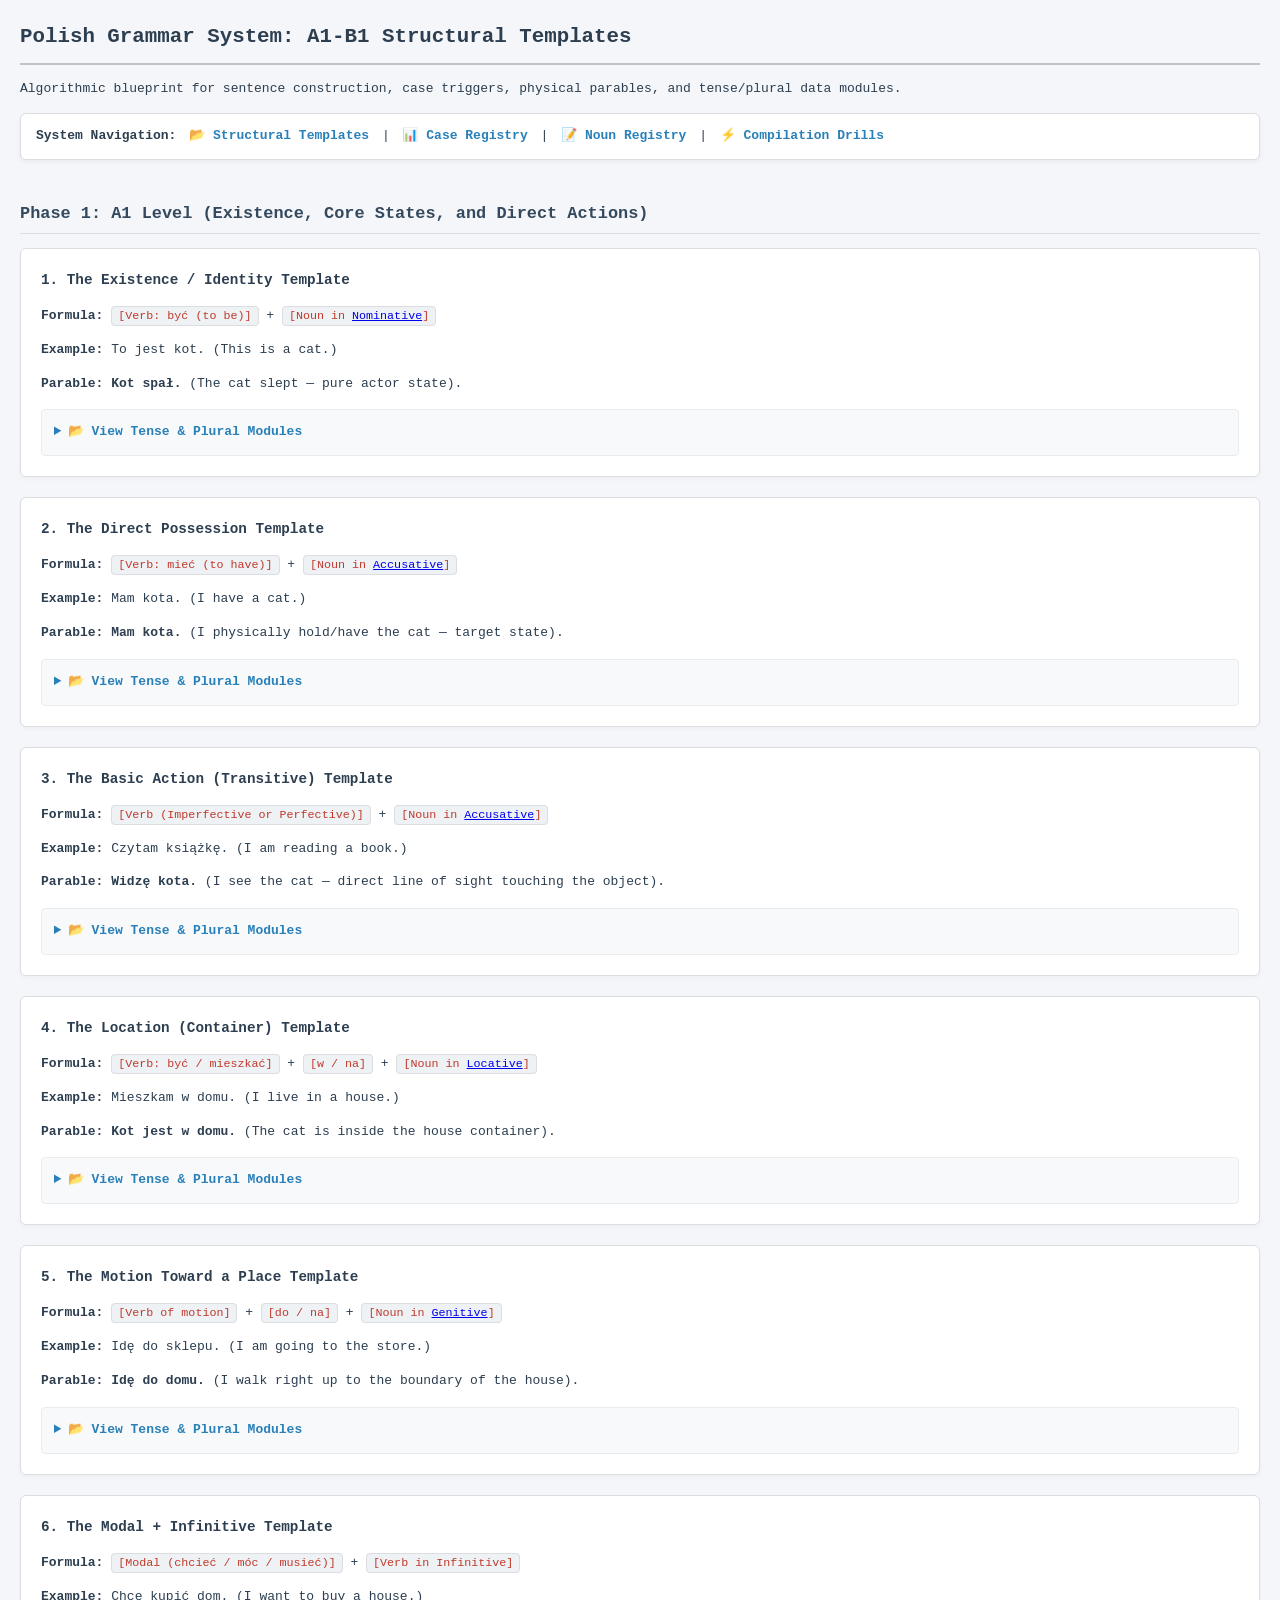
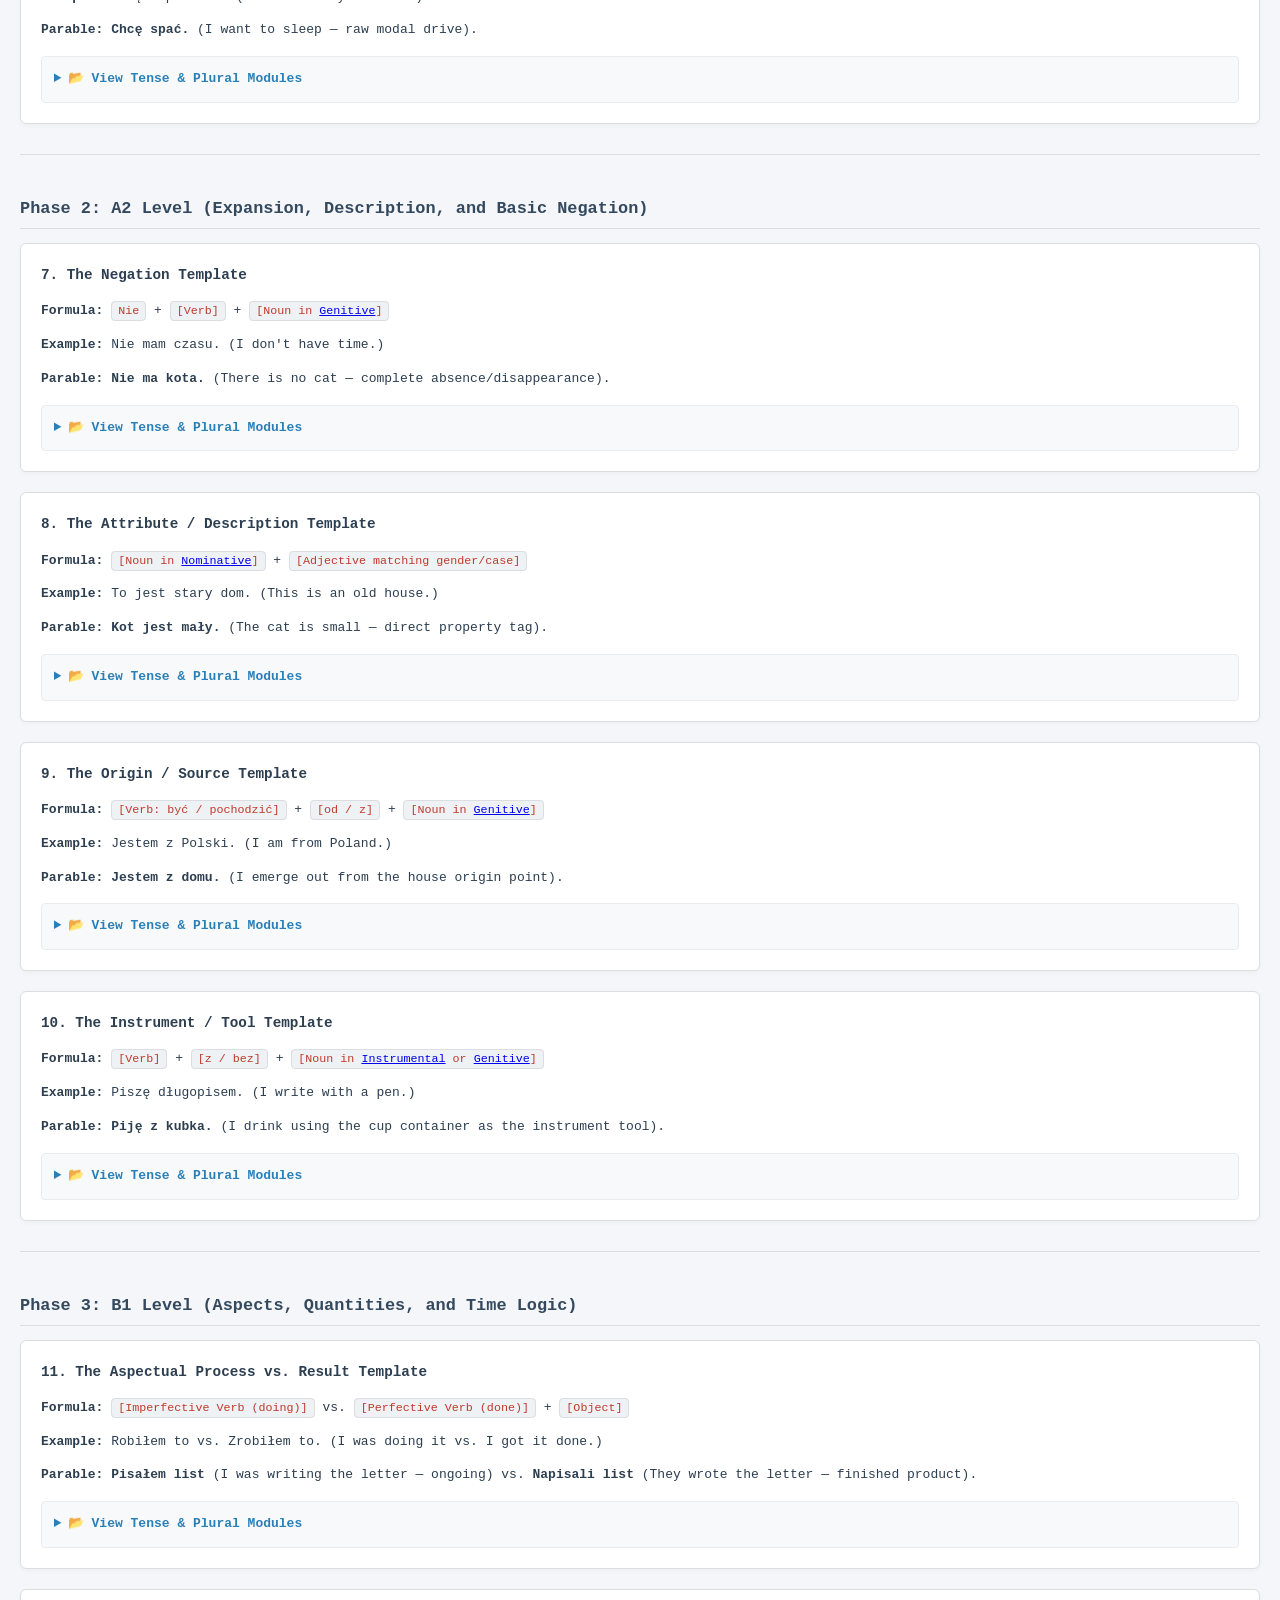
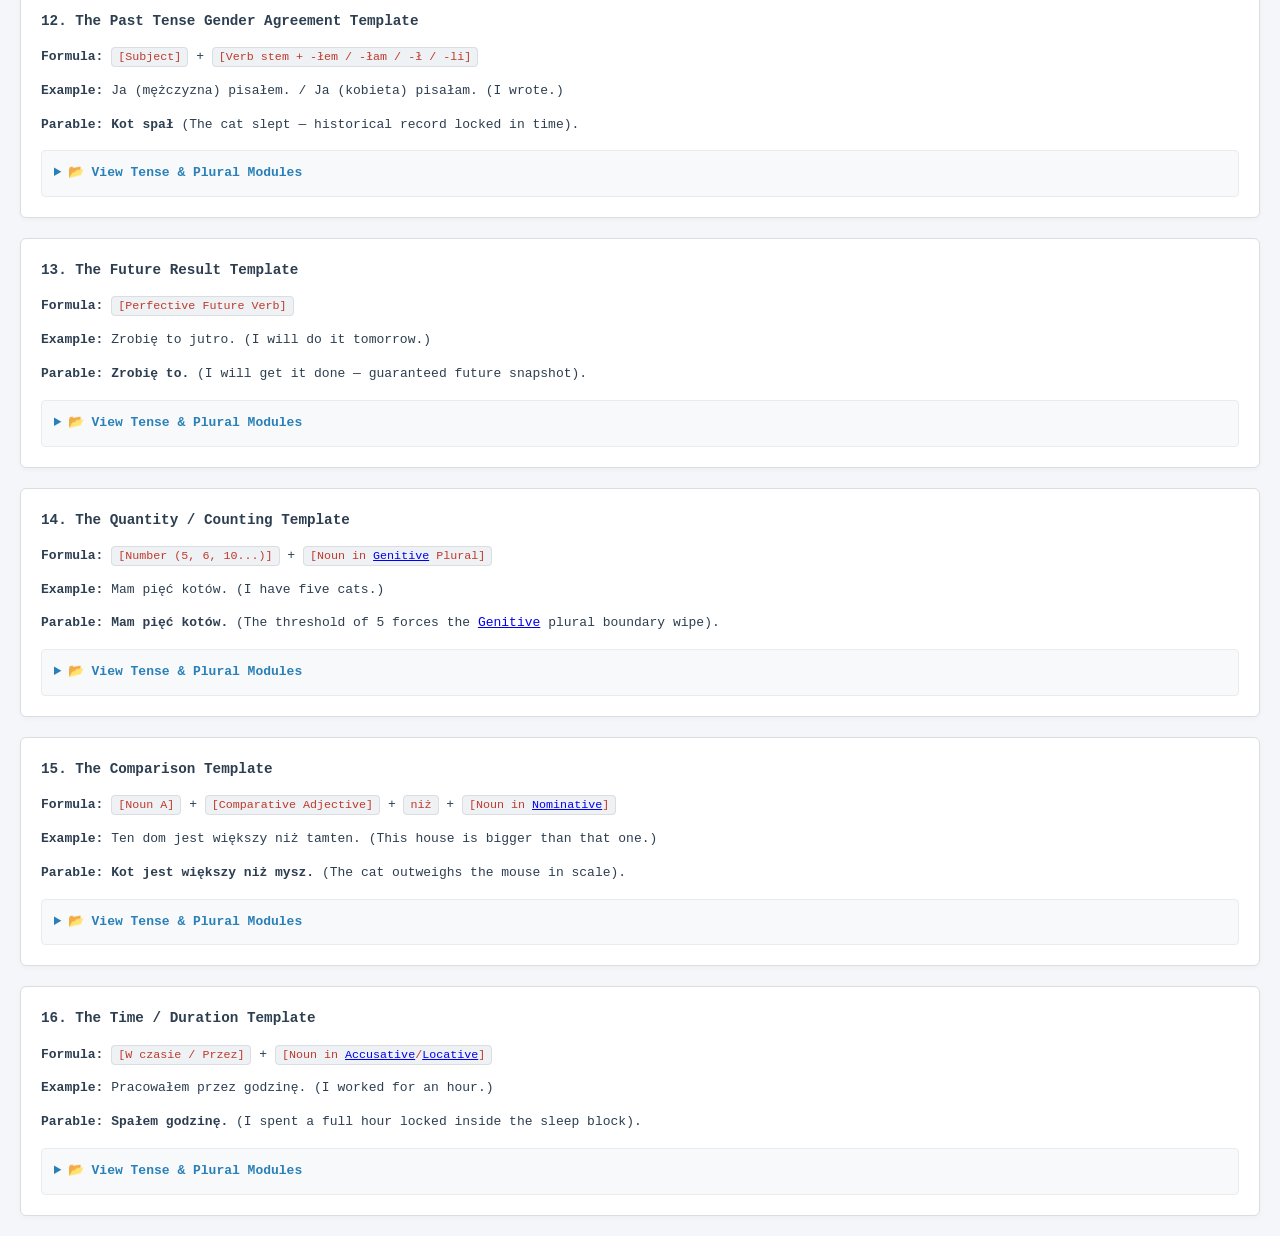
==== index.html @ f7c5caf0 "feat: update pages + add games + add sample.json" ====
<!DOCTYPE html>
<html lang="en">
<head>
    <meta charset="UTF-8">
    <title>Polish Grammar System: A1-B1 Templates</title>
    <style>
        body { font-family: monospace; margin: 20px; background: #f4f6f9; color: #2c3e50; line-height: 1.6; }
        h1 { font-size: 1.6em; border-bottom: 2px solid #bdc3c7; padding-bottom: 10px; }
        h2 { font-size: 1.3em; margin-top: 40px; color: #34495e; border-bottom: 1px solid #dcdde1; padding-bottom: 6px; }
        .nav { background: #fff; padding: 12px 15px; border: 1px solid #dcdde1; border-radius: 6px; margin-bottom: 25px; box-shadow: 0 2px 4px rgba(0,0,0,0.05); }
        .nav a { text-decoration: none; color: #2980b9; font-weight: bold; margin: 0 5px; }
        .nav a:hover { text-decoration: underline; }
        section { background: #fff; border: 1px solid #dcdde1; border-radius: 6px; padding: 20px; margin-bottom: 20px; box-shadow: 0 2px 5px rgba(0,0,0,0.03); }
        h3 { margin-top: 0; color: #2c3e50; font-size: 1.1em; }
        hr { border: 0; height: 1px; background: #dcdde1; margin: 30px 0; }
        code { background: #eef2f5; padding: 2px 6px; border-radius: 4px; font-size: 0.9em; color: #c0392b; border: 1px solid #dcdde1; }
        details { margin-top: 15px; background: #f8f9fa; padding: 12px; border: 1px solid #e9ecef; border-radius: 4px; }
        summary { cursor: pointer; font-weight: bold; color: #2980b9; outline: none; }
        summary:hover { color: #1f618d; }
    </style>
</head>
<body>

    <h1>Polish Grammar System: A1-B1 Structural Templates</h1>
    <p>Algorithmic blueprint for sentence construction, case triggers, physical parables, and tense/plural data modules.</p>
    
    <div class="nav">
        <strong>System Navigation:</strong> 
        <a href="index.html">📂 Structural Templates</a> | 
        <a href="cases.html">📊 Case Registry</a> |
        <a href="nouns.html">📝 Noun Registry</a> |
        <a href="drill.html">⚡ Compilation Drills</a>
    </div>

    <h2>Phase 1: A1 Level (Existence, Core States, and Direct Actions)</h2>

    <section>
        <h3>1. The Existence / Identity Template</h3>
        <p><strong>Formula:</strong> <code>[Verb: być (to be)]</code> + <code>[Noun in <a href="cases.html#nominative">Nominative</a>]</code></p>
        <p><strong>Example:</strong> To jest kot. (This is a cat.)</p>
        <p><strong>Parable:</strong> <strong>Kot spał.</strong> (The cat slept — pure actor state).</p>
        <details>
            <summary>📂 View Tense & Plural Modules</summary>
            <p><strong>Present:</strong> <em>To jest kot</em> (This is a cat).</p>
            <p><strong>Past:</strong> <em>To był kot</em> (It was a cat - masculine).</p>
            <p><strong>Future:</strong> <em>To będzie kot</em> (It will be a cat).</p>
            <p><strong>Liczba Mnoga (Plural):</strong> <em>To są koty</em> (These are cats — plural form of *być*).</p>
        </details>
    </section>

    <section>
        <h3>2. The Direct Possession Template</h3>
        <p><strong>Formula:</strong> <code>[Verb: mieć (to have)]</code> + <code>[Noun in <a href="cases.html#accusative">Accusative</a>]</code></p>
        <p><strong>Example:</strong> Mam kota. (I have a cat.)</p>
        <p><strong>Parable:</strong> <strong>Mam kota.</strong> (I physically hold/have the cat — target state).</p>
        <details>
            <summary>📂 View Tense & Plural Modules</summary>
            <p><strong>Past Tense:</strong> <em>Miałem kota</em> (I had a cat - male) / <em>Miałam kota</em> (female).</p>
            <p><strong>Future Tense:</strong> <em>Będę miał kota</em> (I will have a cat - male) / <em>Będę miała kota</em> (female).</p>
            <p><strong>Liczba Mnoga (Plural):</strong> <em>Mam koty</em> (I have cats).</p>
        </details>
    </section>

    <section>
        <h3>3. The Basic Action (Transitive) Template</h3>
        <p><strong>Formula:</strong> <code>[Verb (Imperfective or Perfective)]</code> + <code>[Noun in <a href="cases.html#accusative">Accusative</a>]</code></p>
        <p><strong>Example:</strong> Czytam książkę. (I am reading a book.)</p>
        <p><strong>Parable:</strong> <strong>Widzę kota.</strong> (I see the cat — direct line of sight touching the object).</p>
        <details>
            <summary>📂 View Tense & Plural Modules</summary>
            <p><strong>Past Tense:</strong> <em>Widziałem kota</em> (I saw a cat - male) / <em>Widziałam kota</em> (female).</p>
            <p><strong>Future Tense:</strong> <em>Będę widzieć kota</em> (I will be seeing a cat) / <em>Zobaczyć</em> (Perfective future: <em>Zobaczyłem / Zobaczę</em>).</p>
            <p><strong>Liczba Mnoga (Plural):</strong> <em>Widzę koty</em> (I see cats).</p>
        </details>
    </section>

    <section>
        <h3>4. The Location (Container) Template</h3>
        <p><strong>Formula:</strong> <code>[Verb: być / mieszkać]</code> + <code>[w / na]</code> + <code>[Noun in <a href="cases.html#locative">Locative</a>]</code></p>
        <p><strong>Example:</strong> Mieszkam w domu. (I live in a house.)</p>
        <p><strong>Parable:</strong> <strong>Kot jest w domu.</strong> (The cat is inside the house container).</p>
        <details>
            <summary>📂 View Tense & Plural Modules</summary>
            <p><strong>Past Tense:</strong> <em>Mieszkałem w domu</em> (I lived in a house - male) / <em>Mieszkałam</em> (female).</p>
            <p><strong>Future Tense:</strong> <em>Będę mieszkać w domu</em> (I will live in a house).</p>
            <p><strong>Liczba Mnoga (Plural):</strong> <em>Mieszkam w domach</em> (I live in houses - <a href="cases.html#locative">Locative</a> plural takes <em>-ach</em>).</p>
        </details>
    </section>

    <section>
        <h3>5. The Motion Toward a Place Template</h3>
        <p><strong>Formula:</strong> <code>[Verb of motion]</code> + <code>[do / na]</code> + <code>[Noun in <a href="cases.html#genitive">Genitive</a>]</code></p>
        <p><strong>Example:</strong> Idę do sklepu. (I am going to the store.)</p>
        <p><strong>Parable:</strong> <strong>Idę do domu.</strong> (I walk right up to the boundary of the house).</p>
        <details>
            <summary>📂 View Tense & Plural Modules</summary>
            <p><strong>Past Tense:</strong> <em>Szedłem do sklepu</em> (I was walking to the store - male) / <em>Szedłam</em> (female).</p>
            <p><strong>Future Tense:</strong> <em>Pójdę do sklepu</em> (I will go to the store - Perfective).</p>
            <p><strong>Liczba Mnoga (Plural):</strong> <em>Idę do sklepów</em> (I am going to the stores - <a href="cases.html#genitive">Genitive</a> plural takes <em>-ów</em>).</p>
        </details>
    </section>

    <section>
        <h3>6. The Modal + Infinitive Template</h3>
        <p><strong>Formula:</strong> <code>[Modal (chcieć / móc / musieć)]</code> + <code>[Verb in Infinitive]</code></p>
        <p><strong>Example:</strong> Chcę kupić dom. (I want to buy a house.)</p>
        <p><strong>Parable:</strong> <strong>Chcę spać.</strong> (I want to sleep — raw modal drive).</p>
        <details>
            <summary>📂 View Tense & Plural Modules</summary>
            <p><strong>Past Tense:</strong> <em>Chciałem spać</em> (I wanted to sleep - male) / <em>Chciałam spać</em> (female).</p>
            <p><strong>Future Tense:</strong> <em>Będę chcieć spać</em> (I will want to sleep).</p>
            <p><strong>Liczba Mnoga (Plural):</strong> Modal verbs conjugate for plural persons: <em>Chcemy spać</em> (We want to sleep), <em>Chcą spać</em> (They want to sleep).</p>
        </details>
    </section>

    <hr>

    <h2>Phase 2: A2 Level (Expansion, Description, and Basic Negation)</h2>

    <section>
        <h3>7. The Negation Template</h3>
        <p><strong>Formula:</strong> <code>Nie</code> + <code>[Verb]</code> + <code>[Noun in <a href="cases.html#genitive">Genitive</a>]</code></p>
        <p><strong>Example:</strong> Nie mam czasu. (I don't have time.)</p>
        <p><strong>Parable:</strong> <strong>Nie ma kota.</strong> (There is no cat — complete absence/disappearance).</p>
        <details>
            <summary>📂 View Tense & Plural Modules</summary>
            <p><strong>Past Tense:</strong> <em>Nie miałem czasu</em> (I didn't have time - male) / <em>Nie miałam</em> (female).</p>
            <p><strong>Future Tense:</strong> <em>Nie będę miał czasu</em> (I will not have time).</p>
            <p><strong>Liczba Mnoga (Plural):</strong> <em>Nie mam kotów</em> (I don't have cats - <a href="cases.html#genitive">Genitive</a> plural).</p>
        </details>
    </section>

    <section>
        <h3>8. The Attribute / Description Template</h3>
        <p><strong>Formula:</strong> <code>[Noun in <a href="cases.html#nominative">Nominative</a>]</code> + <code>[Adjective matching gender/case]</code></p>
        <p><strong>Example:</strong> To jest stary dom. (This is an old house.)</p>
        <p><strong>Parable:</strong> <strong>Kot jest mały.</strong> (The cat is small — direct property tag).</p>
        <details>
            <summary>📂 View Tense & Plural Modules</summary>
            <p><strong>Past Tense:</strong> <em>Kot był mały</em> (The cat was small).</p>
            <p><strong>Future Tense:</strong> <em>Kot będzie mały</em> (The cat will be small).</p>
            <p><strong>Liczba Mnoga (Plural):</strong> <em>Koty są małe</em> (Cats are small - Non-masculine plural adjective ending <em>-e</em>).</p>
        </details>
    </section>

    <section>
        <h3>9. The Origin / Source Template</h3>
        <p><strong>Formula:</strong> <code>[Verb: być / pochodzić]</code> + <code>[od / z]</code> + <code>[Noun in <a href="cases.html#genitive">Genitive</a>]</code></p>
        <p><strong>Example:</strong> Jestem z Polski. (I am from Poland.)</p>
        <p><strong>Parable:</strong> <strong>Jestem z domu.</strong> (I emerge out from the house origin point).</p>
        <details>
            <summary>📂 View Tense & Plural Modules</summary>
            <p><strong>Past Tense:</strong> <em>Byłem z Polski</em> (I was from Poland - male) / <em>Byłam</em> (female).</p>
            <p><strong>Future Tense:</strong> N/A (Origin is a static state, doesn't shift into future action).</p>
            <p><strong>Liczba Mnoga (Plural):</strong> <em>Jesteśmy z Polski</em> (We are from Poland).</p>
        </details>
    </section>

    <section>
        <h3>10. The Instrument / Tool Template</h3>
        <p><strong>Formula:</strong> <code>[Verb]</code> + <code>[z / bez]</code> + <code>[Noun in <a href="cases.html#instrumental">Instrumental</a> or <a href="cases.html#genitive">Genitive</a>]</code></p>
        <p><strong>Example:</strong> Piszę długopisem. (I write with a pen.)</p>
        <p><strong>Parable:</strong> <strong>Piję z kubka.</strong> (I drink using the cup container as the instrument tool).</p>
        <details>
            <summary>📂 View Tense & Plural Modules</summary>
            <p><strong>Past Tense:</strong> <em>Pisałem długopisem</em> (I wrote with a pen - male) / <em>Pisałam</em> (female).</p>
            <p><strong>Future Tense:</strong> <em>Będę pisać długopisem</em> (I will write with a pen).</p>
            <p><strong>Liczba Mnoga (Plural):</strong> <a href="cases.html#instrumental">Instrumental</a> plural takes <em>-ami</em>: <em>Piszę długopisami</em> (I write with pens).</p>
        </details>
    </section>

    <hr>

    <h2>Phase 3: B1 Level (Aspects, Quantities, and Time Logic)</h2>

    <section>
        <h3>11. The Aspectual Process vs. Result Template</h3>
        <p><strong>Formula:</strong> <code>[Imperfective Verb (doing)]</code> vs. <code>[Perfective Verb (done)]</code> + <code>[Object]</code></p>
        <p><strong>Example:</strong> Robiłem to vs. Zrobiłem to. (I was doing it vs. I got it done.)</p>
        <p><strong>Parable:</strong> <strong>Pisałem list</strong> (I was writing the letter — ongoing) vs. <strong>Napisali list</strong> (They wrote the letter — finished product).</p>
        <details>
            <summary>📂 View Tense & Plural Modules</summary>
            <p><strong>Past Tense Split:</strong> Imperfective past (*robiłem* - ongoing) vs Perfective past (*zrobiłem* - completed).</p>
            <p><strong>Future Tense Split:</strong> Imperfective future (*będę robić*) vs Perfective future (*zrobię*).</p>
            <p><strong>Liczba Mnoga (Plural Subjects):</strong> *Robiliśmy to* (We were doing it - masculine personal) vs *Robiłyśmy to* (feminine group).</p>
        </details>
    </section>

    <section>
        <h3>12. The Past Tense Gender Agreement Template</h3>
        <p><strong>Formula:</strong> <code>[Subject]</code> + <code>[Verb stem + -łem / -łam / -ł / -li]</code></p>
        <p><strong>Example:</strong> Ja (mężczyzna) pisałem. / Ja (kobieta) pisałam. (I wrote.)</p>
        <p><strong>Parable:</strong> <strong>Kot spał</strong> (The cat slept — historical record locked in time).</p>
        <details>
            <summary>📂 View Tense & Plural Modules</summary>
            <p><strong>Singular Suffixes:</strong> <em>-łem</em> (I-male), <em>-łam</em> (I-female), <em>-ł</em> (he), <em>-ła</em> (she), <em>-ło</em> (it).</p>
            <p><strong>Plural Suffixes:</strong> <em>-li</em> (groups containing men), <em>-ły</em> (groups of women/animals/things).</p>
        </details>
    </section>

    <section>
        <h3>13. The Future Result Template</h3>
        <p><strong>Formula:</strong> <code>[Perfective Future Verb]</code></p>
        <p><strong>Example:</strong> Zrobię to jutro. (I will do it tomorrow.)</p>
        <p><strong>Parable:</strong> <strong>Zrobię to.</strong> (I will get it done — guaranteed future snapshot).</p>
        <details>
            <summary>📂 View Tense & Plural Modules</summary>
            <p><strong>Conjugation Matrix:</strong> <em>Zrobię</em> (I), <em>Zrobisz</em> (you), <em>Zrobi</em> (he/she/it), <em>Zrobimy</em> (we), <em>Zrobicie</em> (you-pl), <em>Zrobią</em> (they).</p>
            <p><strong>Plural Action:</strong> Automatically applies to plural subject groups via the verb ending.</p>
        </details>
    </section>

    <section>
        <h3>14. The Quantity / Counting Template</h3>
        <p><strong>Formula:</strong> <code>[Number (5, 6, 10...)]</code> + <code>[Noun in <a href="cases.html#genitive">Genitive</a> Plural]</code></p>
        <p><strong>Example:</strong> Mam pięć kotów. (I have five cats.)</p>
        <p><strong>Parable:</strong> <strong>Mam pięć kotów.</strong> (The threshold of 5 forces the <a href="cases.html#genitive">Genitive</a> plural boundary wipe).</p>
        <details>
            <summary>📂 View Tense & Plural Modules</summary>
            <p><strong>Numbers 2, 3, 4 rule:</strong> Take <a href="cases.html#genitive">Genitive</a> *singular* (e.g., *dwa koty*).</p>
            <p><strong>Numbers 5+ rule:</strong> Take <a href="cases.html#genitive">Genitive</a> *plural* (e.g., *pięć kotów*, *dziesięć domów*).</p>
        </details>
    </section>

    <section>
        <h3>15. The Comparison Template</h3>
        <p><strong>Formula:</strong> <code>[Noun A]</code> + <code>[Comparative Adjective]</code> + <code>niż</code> + <code>[Noun in <a href="cases.html#nominative">Nominative</a>]</code></p>
        <p><strong>Example:</strong> Ten dom jest większy niż tamten. (This house is bigger than that one.)</p>
        <p><strong>Parable:</strong> <strong>Kot jest większy niż mysz.</strong> (The cat outweighs the mouse in scale).</p>
        <details>
            <summary>📂 View Tense & Plural Modules</summary>
            <p><strong>Past Comparison:</strong> <em>Ten dom był większy niż tamten</em> (This house was bigger).</p>
            <p><strong>Plural Comparison:</strong> <em>Te domy są większe niż tamte</em> (These houses are bigger).</p>
        </details>
    </section>

    <section>
        <h3>16. The Time / Duration Template</h3>
        <p><strong>Formula:</strong> <code>[W czasie / Przez]</code> + <code>[Noun in <a href="cases.html#accusative">Accusative</a>/<a href="cases.html#locative">Locative</a>]</code></p>
        <p><strong>Example:</strong> Pracowałem przez godzinę. (I worked for an hour.)</p>
        <p><strong>Parable:</strong> <strong>Spałem godzinę.</strong> (I spent a full hour locked inside the sleep block).</p>
        <details>
            <summary>📂 View Tense & Plural Modules</summary>
            <p><strong>Past Duration:</strong> <em>Pracowałem przez godzinę</em> (I worked for an hour).</p>
            <p><strong>Future Duration:</strong> <em>Będę pracować przez godzinę</em> (I will work for an hour).</p>
            <p><strong>Plural Hours:</strong> <em>Przez dwie godziny</em> (For two hours - <a href="cases.html#genitive">Genitive</a> dual/plural rule).</p>
        </details>
    </section>

</body>
</html>
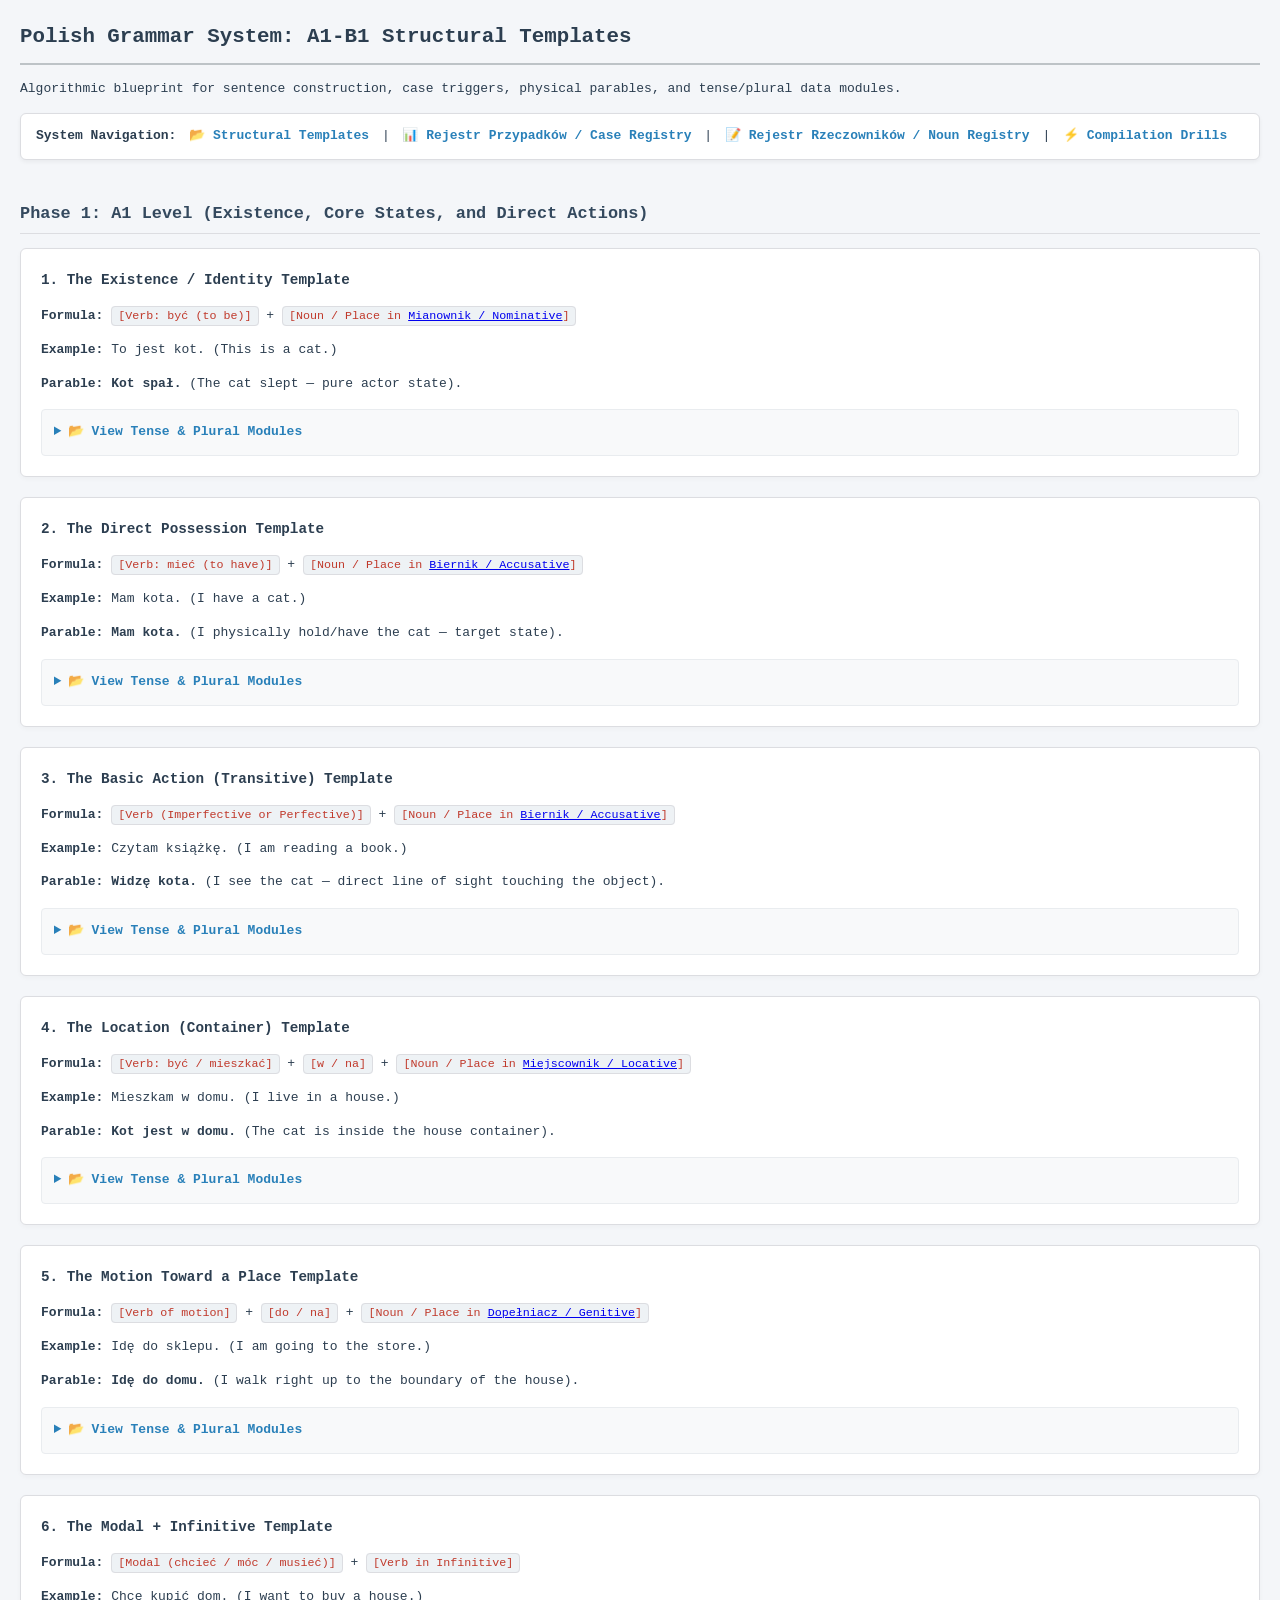
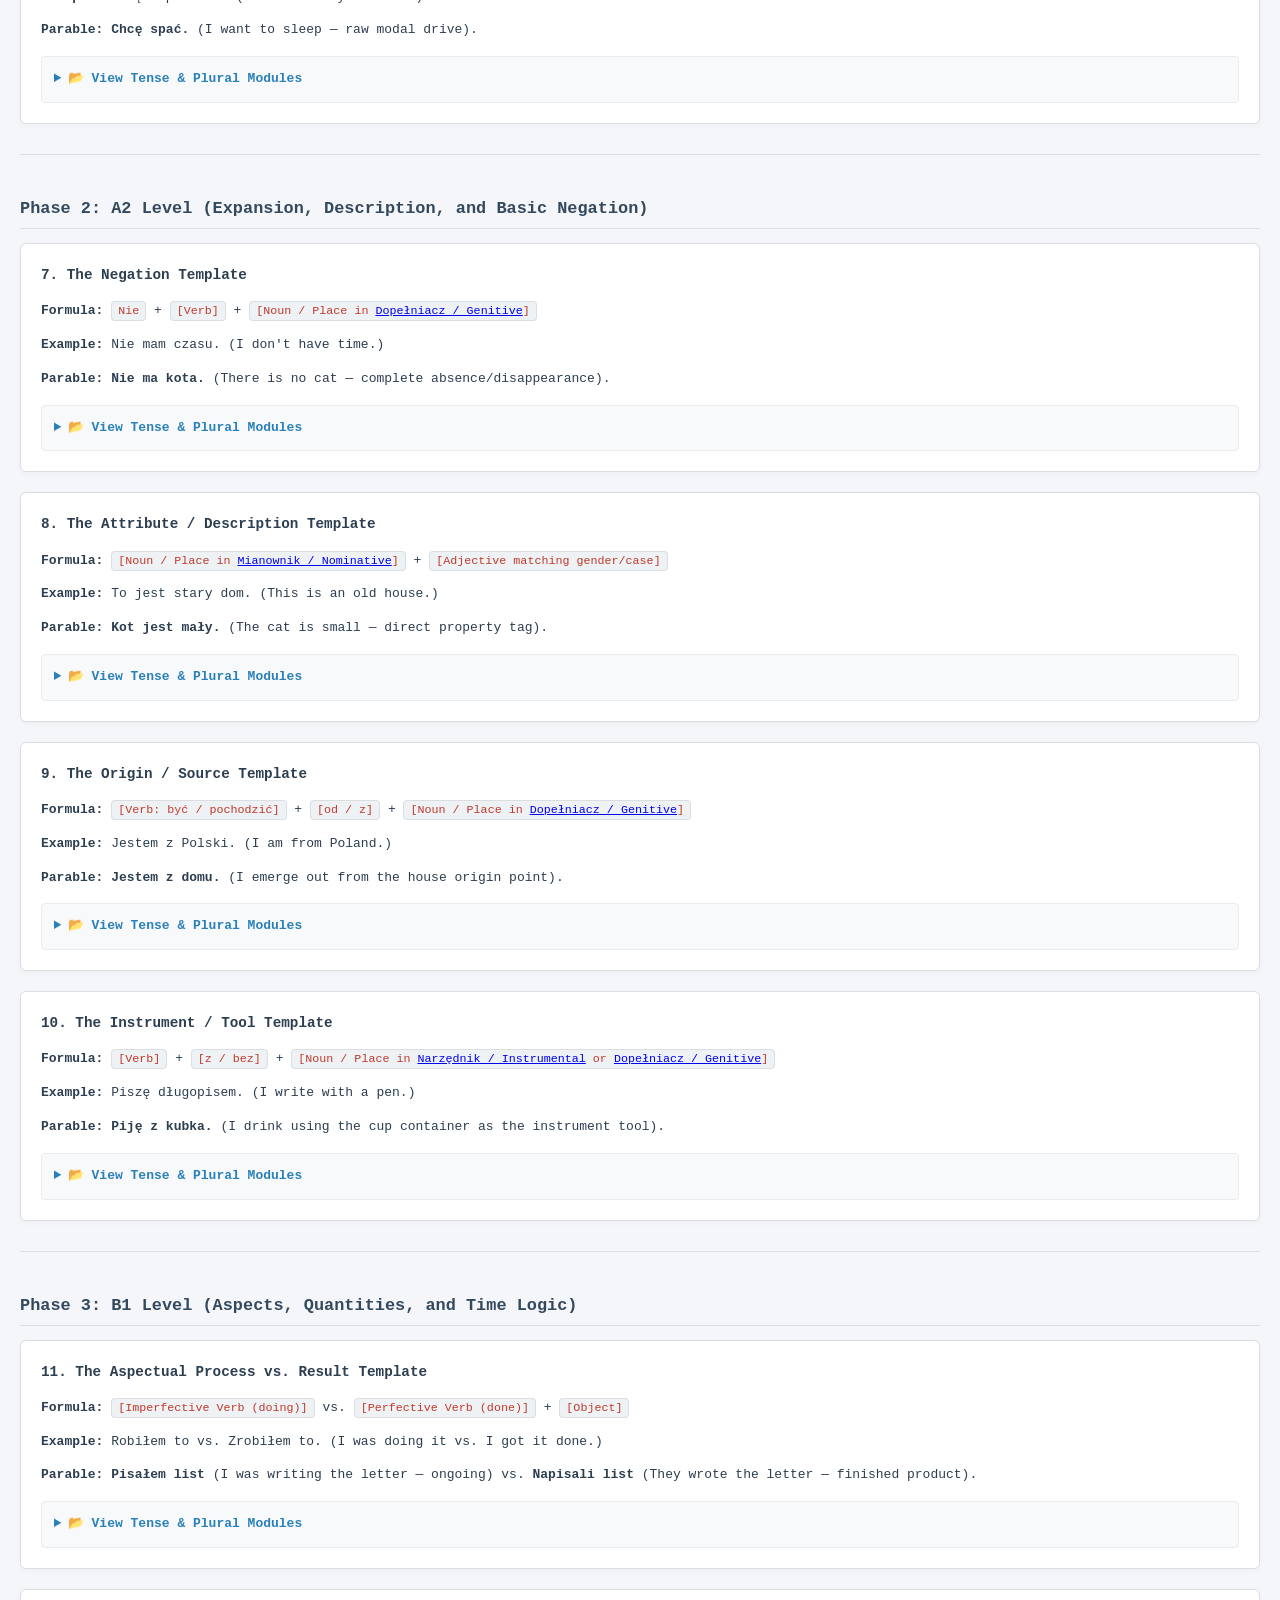
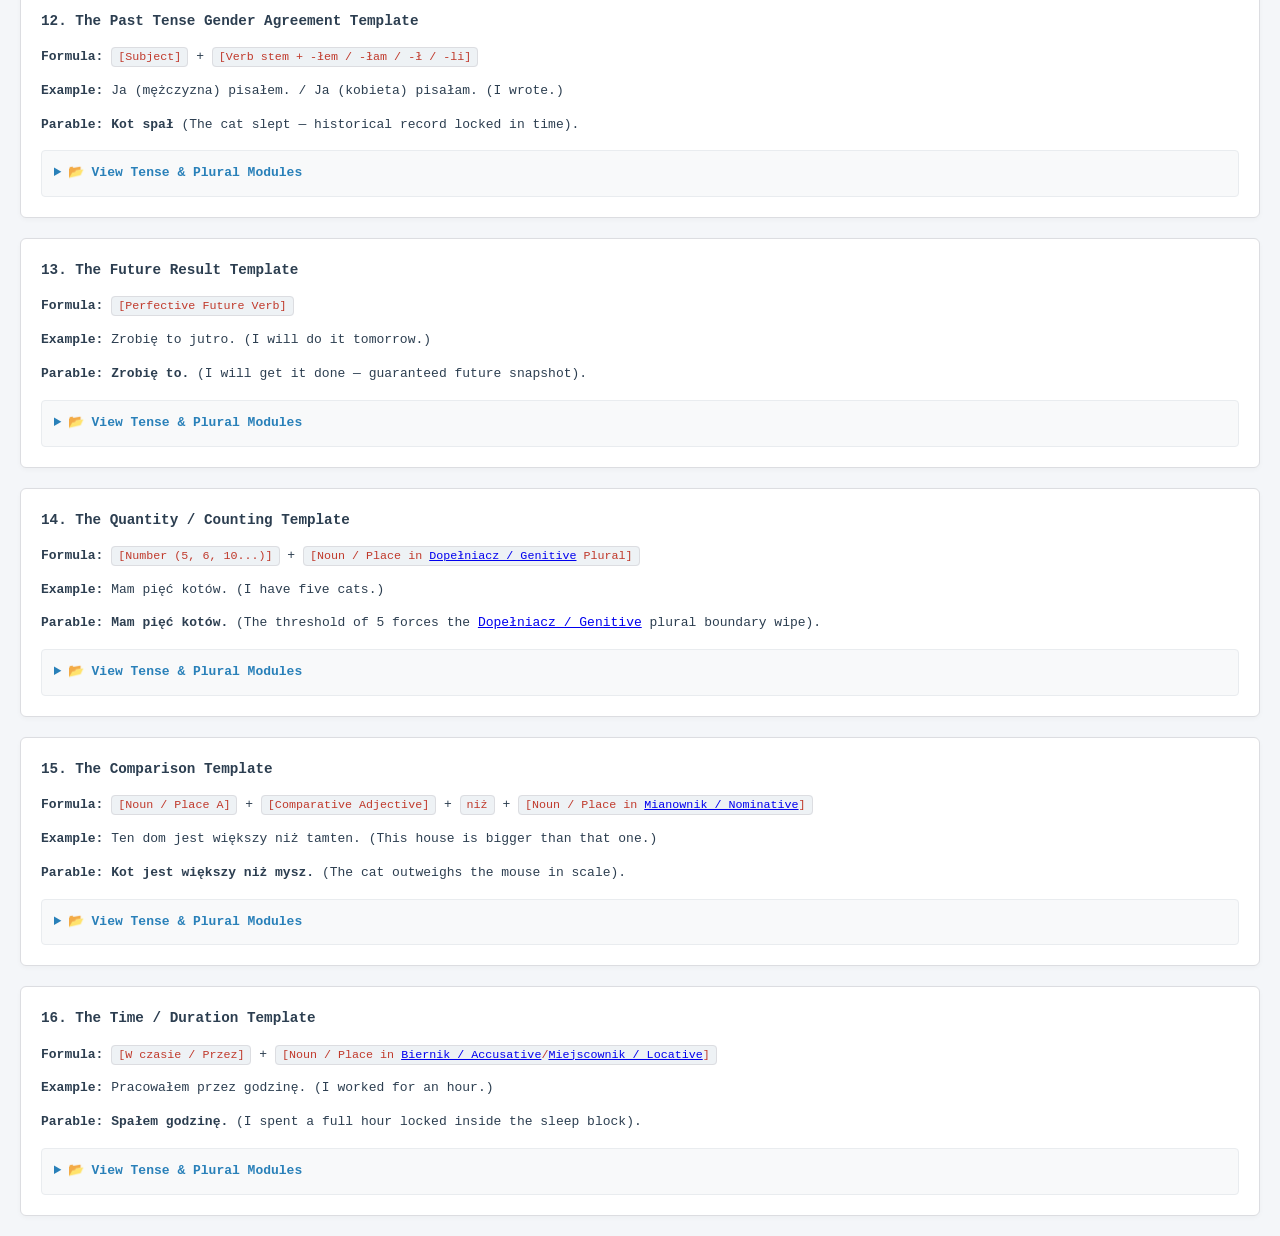
==== commit 89e84966: "feat: extra changes" ====
--- a/index.html
+++ b/index.html
@@ -27,8 +27,8 @@
     <div class="nav">
         <strong>System Navigation:</strong> 
         <a href="index.html">📂 Structural Templates</a> | 
-        <a href="cases.html">📊 Case Registry</a> |
-        <a href="nouns.html">📝 Noun Registry</a> |
+        <a href="cases.html">📊 Rejestr Przypadków / Case Registry</a> |
+        <a href="nouns.html">📝 Rejestr Rzeczowników / Noun Registry</a> |
         <a href="drill.html">⚡ Compilation Drills</a>
     </div>
 
@@ -36,7 +36,7 @@
 
     <section>
         <h3>1. The Existence / Identity Template</h3>
-        <p><strong>Formula:</strong> <code>[Verb: być (to be)]</code> + <code>[Noun in <a href="cases.html#nominative">Nominative</a>]</code></p>
+        <p><strong>Formula:</strong> <code>[Verb: być (to be)]</code> + <code>[Noun / Place in <a href="cases.html#nominative">Mianownik / Nominative</a>]</code></p>
         <p><strong>Example:</strong> To jest kot. (This is a cat.)</p>
         <p><strong>Parable:</strong> <strong>Kot spał.</strong> (The cat slept — pure actor state).</p>
         <details>
@@ -50,7 +50,7 @@
 
     <section>
         <h3>2. The Direct Possession Template</h3>
-        <p><strong>Formula:</strong> <code>[Verb: mieć (to have)]</code> + <code>[Noun in <a href="cases.html#accusative">Accusative</a>]</code></p>
+        <p><strong>Formula:</strong> <code>[Verb: mieć (to have)]</code> + <code>[Noun / Place in <a href="cases.html#accusative">Biernik / Accusative</a>]</code></p>
         <p><strong>Example:</strong> Mam kota. (I have a cat.)</p>
         <p><strong>Parable:</strong> <strong>Mam kota.</strong> (I physically hold/have the cat — target state).</p>
         <details>
@@ -63,7 +63,7 @@
 
     <section>
         <h3>3. The Basic Action (Transitive) Template</h3>
-        <p><strong>Formula:</strong> <code>[Verb (Imperfective or Perfective)]</code> + <code>[Noun in <a href="cases.html#accusative">Accusative</a>]</code></p>
+        <p><strong>Formula:</strong> <code>[Verb (Imperfective or Perfective)]</code> + <code>[Noun / Place in <a href="cases.html#accusative">Biernik / Accusative</a>]</code></p>
         <p><strong>Example:</strong> Czytam książkę. (I am reading a book.)</p>
         <p><strong>Parable:</strong> <strong>Widzę kota.</strong> (I see the cat — direct line of sight touching the object).</p>
         <details>
@@ -76,27 +76,27 @@
 
     <section>
         <h3>4. The Location (Container) Template</h3>
-        <p><strong>Formula:</strong> <code>[Verb: być / mieszkać]</code> + <code>[w / na]</code> + <code>[Noun in <a href="cases.html#locative">Locative</a>]</code></p>
+        <p><strong>Formula:</strong> <code>[Verb: być / mieszkać]</code> + <code>[w / na]</code> + <code>[Noun / Place in <a href="cases.html#locative">Miejscownik / Locative</a>]</code></p>
         <p><strong>Example:</strong> Mieszkam w domu. (I live in a house.)</p>
         <p><strong>Parable:</strong> <strong>Kot jest w domu.</strong> (The cat is inside the house container).</p>
         <details>
             <summary>📂 View Tense & Plural Modules</summary>
             <p><strong>Past Tense:</strong> <em>Mieszkałem w domu</em> (I lived in a house - male) / <em>Mieszkałam</em> (female).</p>
             <p><strong>Future Tense:</strong> <em>Będę mieszkać w domu</em> (I will live in a house).</p>
-            <p><strong>Liczba Mnoga (Plural):</strong> <em>Mieszkam w domach</em> (I live in houses - <a href="cases.html#locative">Locative</a> plural takes <em>-ach</em>).</p>
+            <p><strong>Liczba Mnoga (Plural):</strong> <em>Mieszkam w domach</em> (I live in houses - <a href="cases.html#locative">Miejscownik / Locative</a> plural takes <em>-ach</em>).</p>
         </details>
     </section>
 
     <section>
         <h3>5. The Motion Toward a Place Template</h3>
-        <p><strong>Formula:</strong> <code>[Verb of motion]</code> + <code>[do / na]</code> + <code>[Noun in <a href="cases.html#genitive">Genitive</a>]</code></p>
+        <p><strong>Formula:</strong> <code>[Verb of motion]</code> + <code>[do / na]</code> + <code>[Noun / Place in <a href="cases.html#genitive">Dopełniacz / Genitive</a>]</code></p>
         <p><strong>Example:</strong> Idę do sklepu. (I am going to the store.)</p>
         <p><strong>Parable:</strong> <strong>Idę do domu.</strong> (I walk right up to the boundary of the house).</p>
         <details>
             <summary>📂 View Tense & Plural Modules</summary>
             <p><strong>Past Tense:</strong> <em>Szedłem do sklepu</em> (I was walking to the store - male) / <em>Szedłam</em> (female).</p>
             <p><strong>Future Tense:</strong> <em>Pójdę do sklepu</em> (I will go to the store - Perfective).</p>
-            <p><strong>Liczba Mnoga (Plural):</strong> <em>Idę do sklepów</em> (I am going to the stores - <a href="cases.html#genitive">Genitive</a> plural takes <em>-ów</em>).</p>
+            <p><strong>Liczba Mnoga (Plural):</strong> <em>Idę do sklepów</em> (I am going to the stores - <a href="cases.html#genitive">Dopełniacz / Genitive</a> plural takes <em>-ów</em>).</p>
         </details>
     </section>
 
@@ -119,20 +119,20 @@
 
     <section>
         <h3>7. The Negation Template</h3>
-        <p><strong>Formula:</strong> <code>Nie</code> + <code>[Verb]</code> + <code>[Noun in <a href="cases.html#genitive">Genitive</a>]</code></p>
+        <p><strong>Formula:</strong> <code>Nie</code> + <code>[Verb]</code> + <code>[Noun / Place in <a href="cases.html#genitive">Dopełniacz / Genitive</a>]</code></p>
         <p><strong>Example:</strong> Nie mam czasu. (I don't have time.)</p>
         <p><strong>Parable:</strong> <strong>Nie ma kota.</strong> (There is no cat — complete absence/disappearance).</p>
         <details>
             <summary>📂 View Tense & Plural Modules</summary>
             <p><strong>Past Tense:</strong> <em>Nie miałem czasu</em> (I didn't have time - male) / <em>Nie miałam</em> (female).</p>
             <p><strong>Future Tense:</strong> <em>Nie będę miał czasu</em> (I will not have time).</p>
-            <p><strong>Liczba Mnoga (Plural):</strong> <em>Nie mam kotów</em> (I don't have cats - <a href="cases.html#genitive">Genitive</a> plural).</p>
+            <p><strong>Liczba Mnoga (Plural):</strong> <em>Nie mam kotów</em> (I don't have cats - <a href="cases.html#genitive">Dopełniacz / Genitive</a> plural).</p>
         </details>
     </section>
 
     <section>
         <h3>8. The Attribute / Description Template</h3>
-        <p><strong>Formula:</strong> <code>[Noun in <a href="cases.html#nominative">Nominative</a>]</code> + <code>[Adjective matching gender/case]</code></p>
+        <p><strong>Formula:</strong> <code>[Noun / Place in <a href="cases.html#nominative">Mianownik / Nominative</a>]</code> + <code>[Adjective matching gender/case]</code></p>
         <p><strong>Example:</strong> To jest stary dom. (This is an old house.)</p>
         <p><strong>Parable:</strong> <strong>Kot jest mały.</strong> (The cat is small — direct property tag).</p>
         <details>
@@ -145,7 +145,7 @@
 
     <section>
         <h3>9. The Origin / Source Template</h3>
-        <p><strong>Formula:</strong> <code>[Verb: być / pochodzić]</code> + <code>[od / z]</code> + <code>[Noun in <a href="cases.html#genitive">Genitive</a>]</code></p>
+        <p><strong>Formula:</strong> <code>[Verb: być / pochodzić]</code> + <code>[od / z]</code> + <code>[Noun / Place in <a href="cases.html#genitive">Dopełniacz / Genitive</a>]</code></p>
         <p><strong>Example:</strong> Jestem z Polski. (I am from Poland.)</p>
         <p><strong>Parable:</strong> <strong>Jestem z domu.</strong> (I emerge out from the house origin point).</p>
         <details>
@@ -158,14 +158,14 @@
 
     <section>
         <h3>10. The Instrument / Tool Template</h3>
-        <p><strong>Formula:</strong> <code>[Verb]</code> + <code>[z / bez]</code> + <code>[Noun in <a href="cases.html#instrumental">Instrumental</a> or <a href="cases.html#genitive">Genitive</a>]</code></p>
+        <p><strong>Formula:</strong> <code>[Verb]</code> + <code>[z / bez]</code> + <code>[Noun / Place in <a href="cases.html#instrumental">Narzędnik / Instrumental</a> or <a href="cases.html#genitive">Dopełniacz / Genitive</a>]</code></p>
         <p><strong>Example:</strong> Piszę długopisem. (I write with a pen.)</p>
         <p><strong>Parable:</strong> <strong>Piję z kubka.</strong> (I drink using the cup container as the instrument tool).</p>
         <details>
             <summary>📂 View Tense & Plural Modules</summary>
             <p><strong>Past Tense:</strong> <em>Pisałem długopisem</em> (I wrote with a pen - male) / <em>Pisałam</em> (female).</p>
             <p><strong>Future Tense:</strong> <em>Będę pisać długopisem</em> (I will write with a pen).</p>
-            <p><strong>Liczba Mnoga (Plural):</strong> <a href="cases.html#instrumental">Instrumental</a> plural takes <em>-ami</em>: <em>Piszę długopisami</em> (I write with pens).</p>
+            <p><strong>Liczba Mnoga (Plural):</strong> <a href="cases.html#instrumental">Narzędnik / Instrumental</a> plural takes <em>-ami</em>: <em>Piszę długopisami</em> (I write with pens).</p>
         </details>
     </section>
 
@@ -212,19 +212,19 @@
 
     <section>
         <h3>14. The Quantity / Counting Template</h3>
-        <p><strong>Formula:</strong> <code>[Number (5, 6, 10...)]</code> + <code>[Noun in <a href="cases.html#genitive">Genitive</a> Plural]</code></p>
+        <p><strong>Formula:</strong> <code>[Number (5, 6, 10...)]</code> + <code>[Noun / Place in <a href="cases.html#genitive">Dopełniacz / Genitive</a> Plural]</code></p>
         <p><strong>Example:</strong> Mam pięć kotów. (I have five cats.)</p>
-        <p><strong>Parable:</strong> <strong>Mam pięć kotów.</strong> (The threshold of 5 forces the <a href="cases.html#genitive">Genitive</a> plural boundary wipe).</p>
-        <details>
-            <summary>📂 View Tense & Plural Modules</summary>
-            <p><strong>Numbers 2, 3, 4 rule:</strong> Take <a href="cases.html#genitive">Genitive</a> *singular* (e.g., *dwa koty*).</p>
-            <p><strong>Numbers 5+ rule:</strong> Take <a href="cases.html#genitive">Genitive</a> *plural* (e.g., *pięć kotów*, *dziesięć domów*).</p>
+        <p><strong>Parable:</strong> <strong>Mam pięć kotów.</strong> (The threshold of 5 forces the <a href="cases.html#genitive">Dopełniacz / Genitive</a> plural boundary wipe).</p>
+        <details>
+            <summary>📂 View Tense & Plural Modules</summary>
+            <p><strong>Numbers 2, 3, 4 rule:</strong> Take <a href="cases.html#genitive">Dopełniacz / Genitive</a> *singular* (e.g., *dwa koty*).</p>
+            <p><strong>Numbers 5+ rule:</strong> Take <a href="cases.html#genitive">Dopełniacz / Genitive</a> *plural* (e.g., *pięć kotów*, *dziesięć domów*).</p>
         </details>
     </section>
 
     <section>
         <h3>15. The Comparison Template</h3>
-        <p><strong>Formula:</strong> <code>[Noun A]</code> + <code>[Comparative Adjective]</code> + <code>niż</code> + <code>[Noun in <a href="cases.html#nominative">Nominative</a>]</code></p>
+        <p><strong>Formula:</strong> <code>[Noun / Place A]</code> + <code>[Comparative Adjective]</code> + <code>niż</code> + <code>[Noun / Place in <a href="cases.html#nominative">Mianownik / Nominative</a>]</code></p>
         <p><strong>Example:</strong> Ten dom jest większy niż tamten. (This house is bigger than that one.)</p>
         <p><strong>Parable:</strong> <strong>Kot jest większy niż mysz.</strong> (The cat outweighs the mouse in scale).</p>
         <details>
@@ -236,14 +236,14 @@
 
     <section>
         <h3>16. The Time / Duration Template</h3>
-        <p><strong>Formula:</strong> <code>[W czasie / Przez]</code> + <code>[Noun in <a href="cases.html#accusative">Accusative</a>/<a href="cases.html#locative">Locative</a>]</code></p>
+        <p><strong>Formula:</strong> <code>[W czasie / Przez]</code> + <code>[Noun / Place in <a href="cases.html#accusative">Biernik / Accusative</a>/<a href="cases.html#locative">Miejscownik / Locative</a>]</code></p>
         <p><strong>Example:</strong> Pracowałem przez godzinę. (I worked for an hour.)</p>
         <p><strong>Parable:</strong> <strong>Spałem godzinę.</strong> (I spent a full hour locked inside the sleep block).</p>
         <details>
             <summary>📂 View Tense & Plural Modules</summary>
             <p><strong>Past Duration:</strong> <em>Pracowałem przez godzinę</em> (I worked for an hour).</p>
             <p><strong>Future Duration:</strong> <em>Będę pracować przez godzinę</em> (I will work for an hour).</p>
-            <p><strong>Plural Hours:</strong> <em>Przez dwie godziny</em> (For two hours - <a href="cases.html#genitive">Genitive</a> dual/plural rule).</p>
+            <p><strong>Plural Hours:</strong> <em>Przez dwie godziny</em> (For two hours - <a href="cases.html#genitive">Dopełniacz / Genitive</a> dual/plural rule).</p>
         </details>
     </section>
 
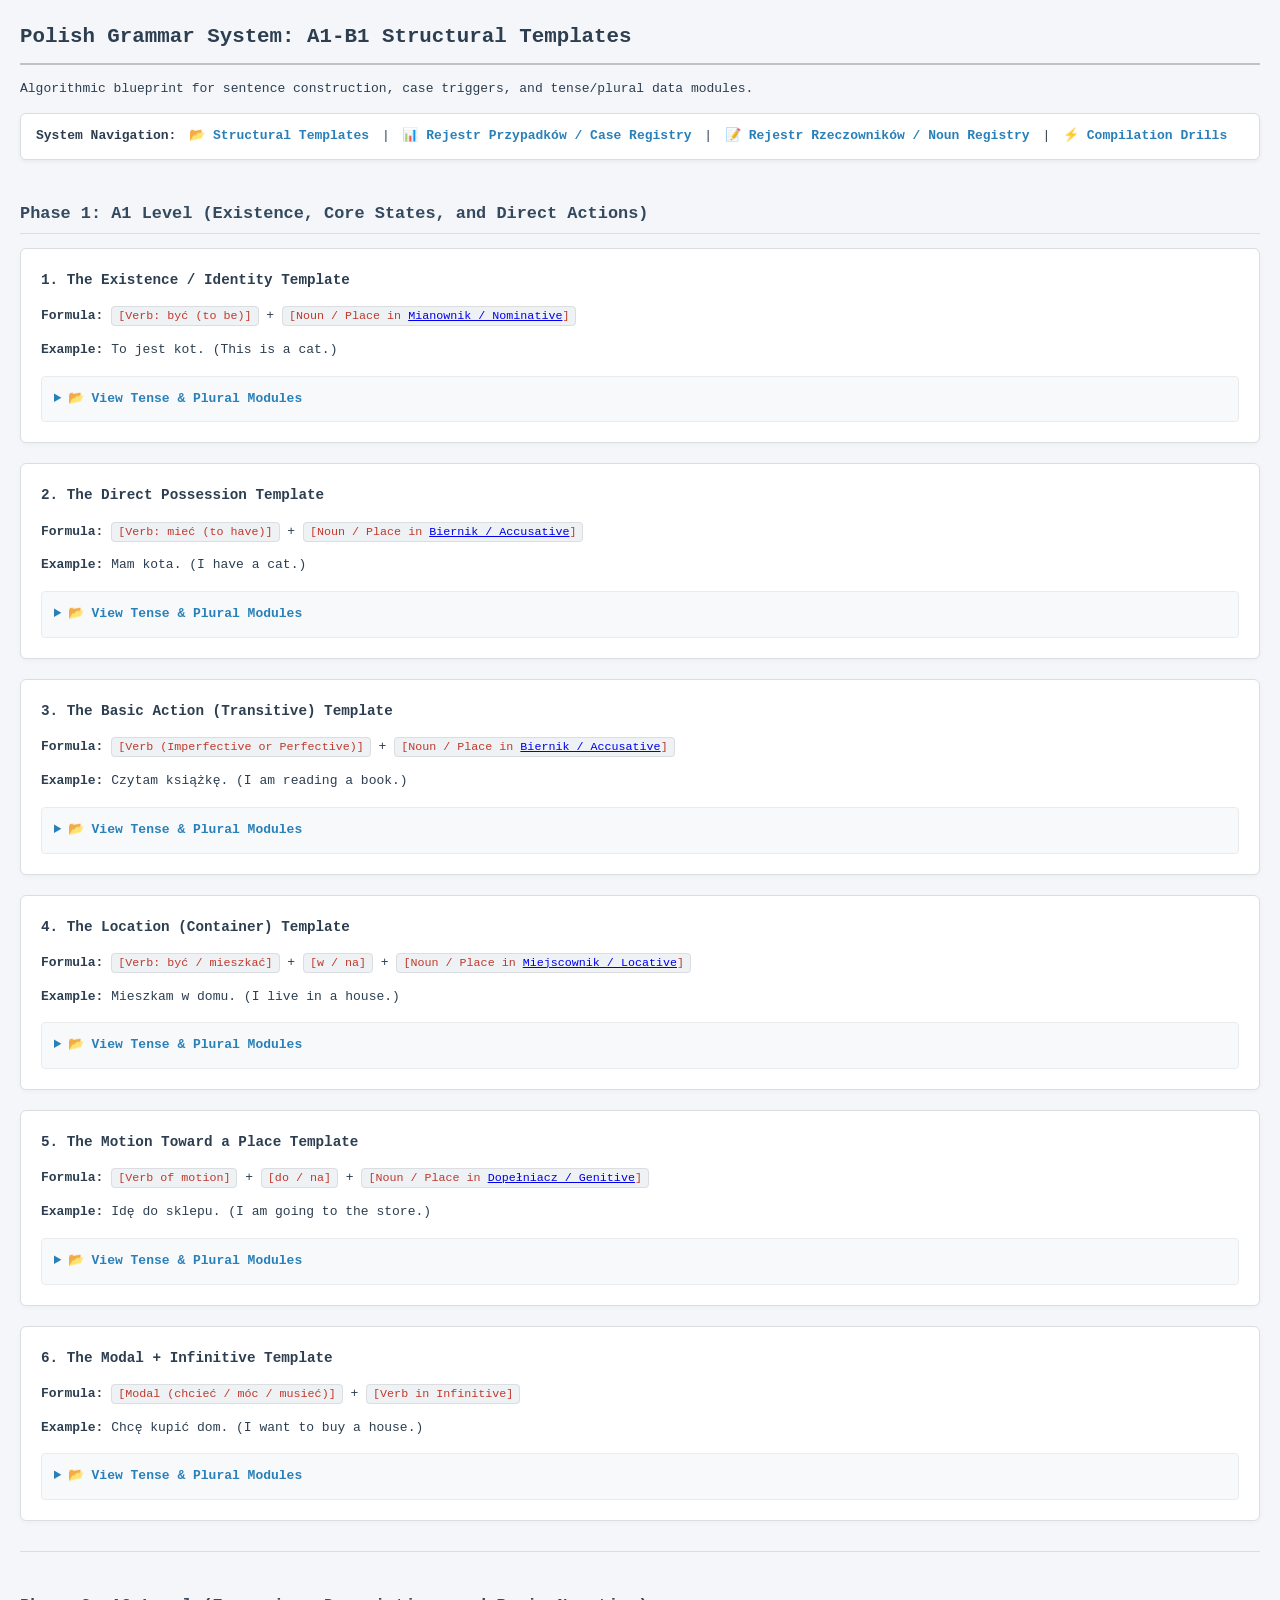
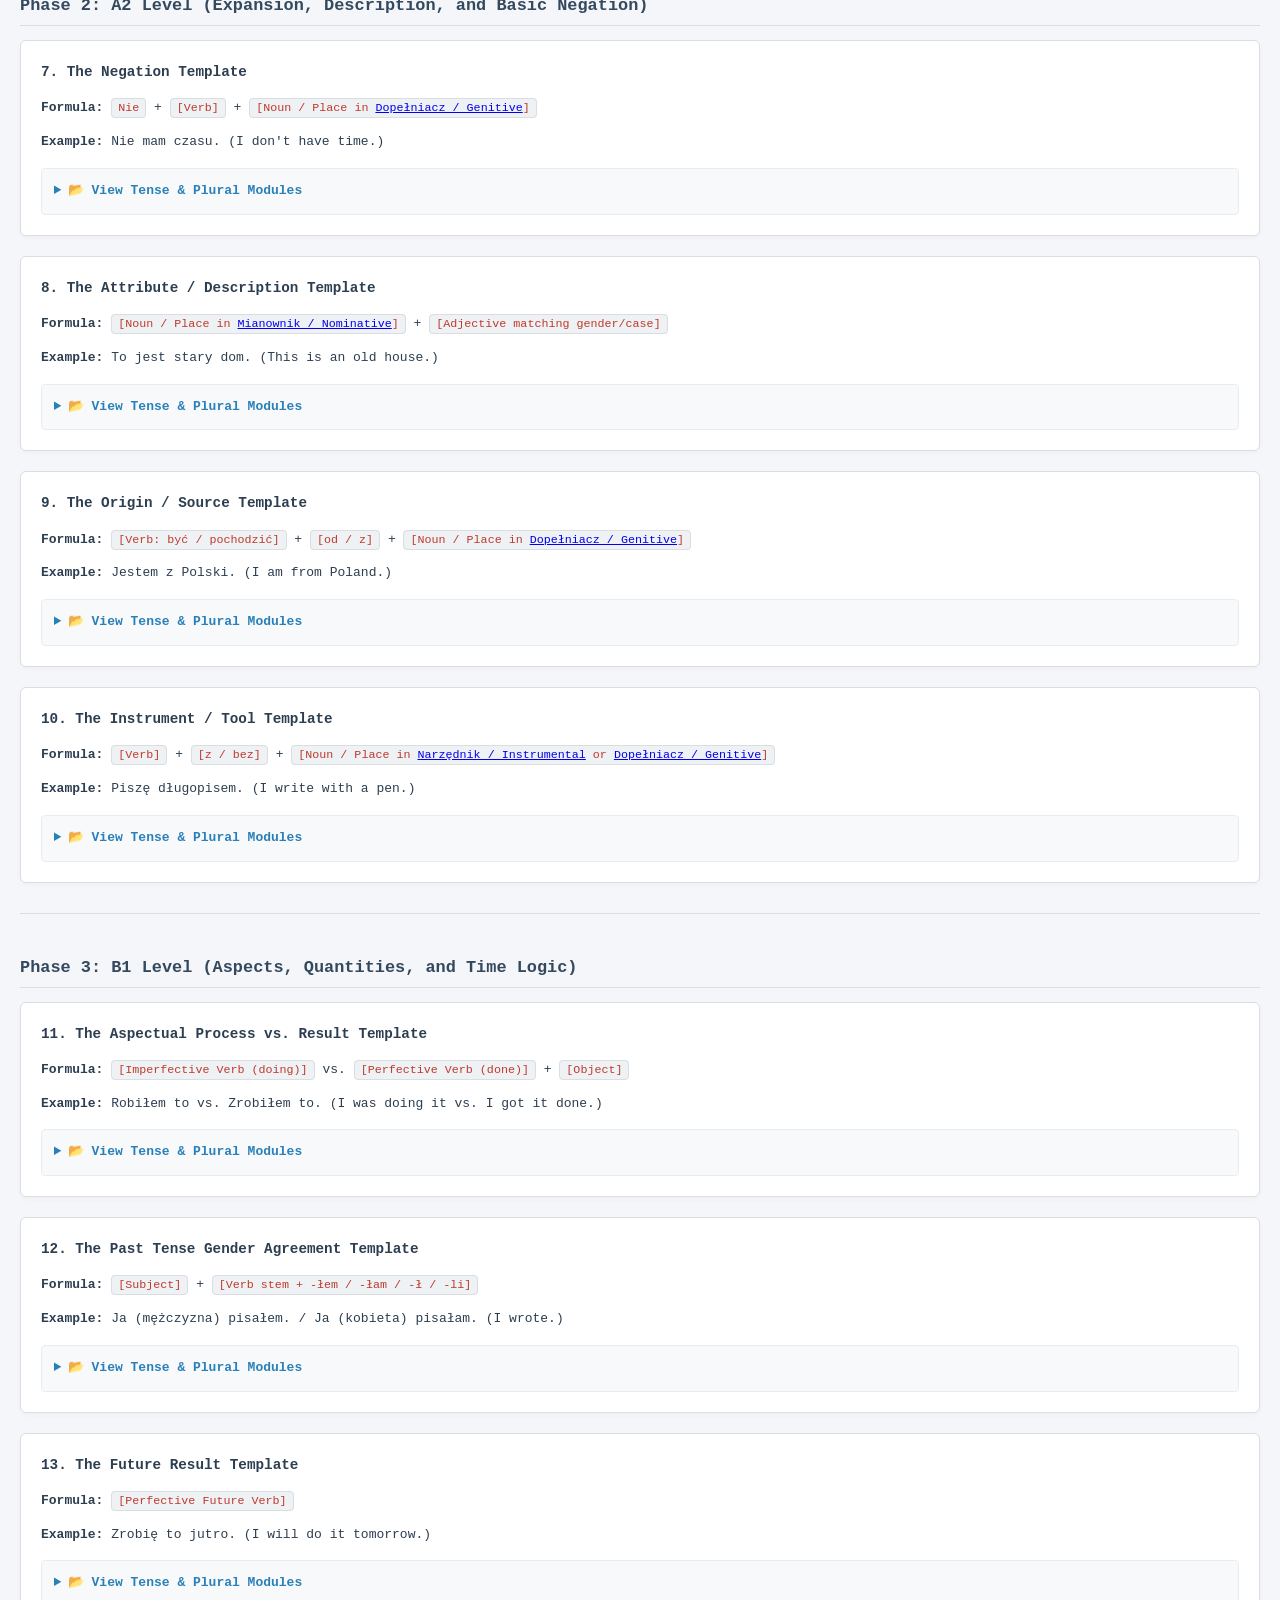
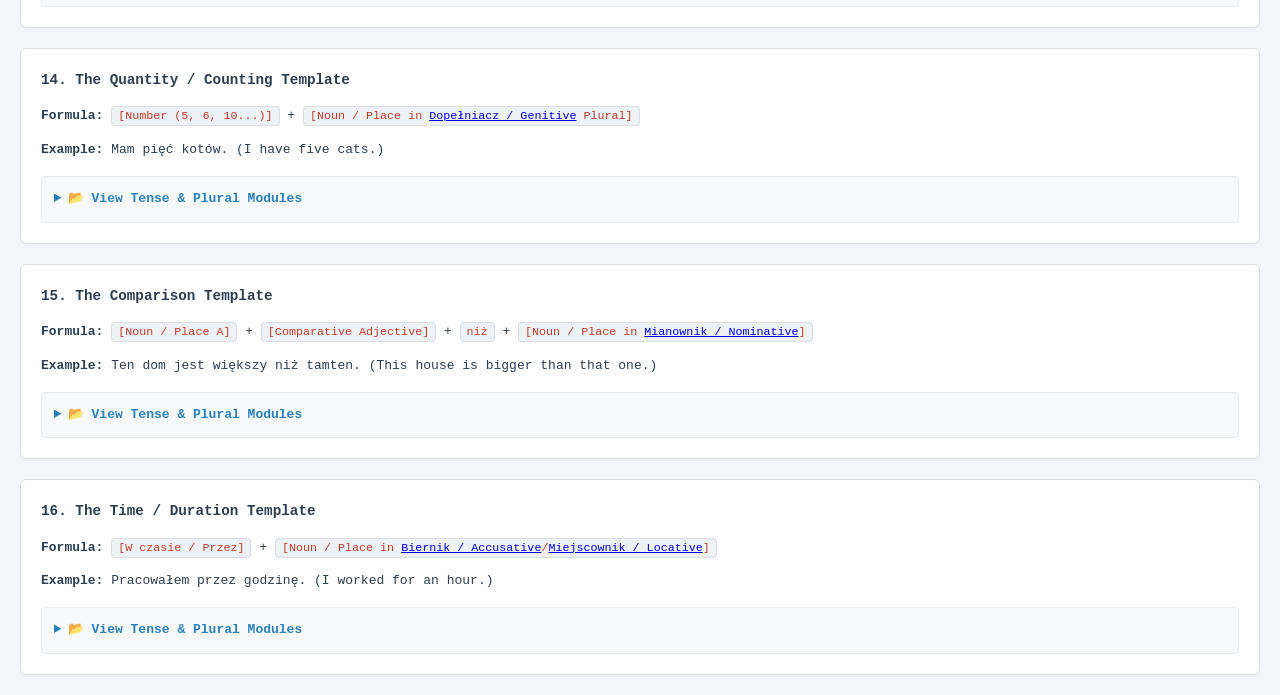
==== commit d6557f98: "Add verb types and registry pages for Polish grammar system - Created verb-types.html to outline ver" ====
--- a/index.html
+++ b/index.html
@@ -22,7 +22,7 @@
 <body>
 
     <h1>Polish Grammar System: A1-B1 Structural Templates</h1>
-    <p>Algorithmic blueprint for sentence construction, case triggers, physical parables, and tense/plural data modules.</p>
+    <p>Algorithmic blueprint for sentence construction, case triggers, and tense/plural data modules.</p>
     
     <div class="nav">
         <strong>System Navigation:</strong> 
@@ -38,7 +38,6 @@
         <h3>1. The Existence / Identity Template</h3>
         <p><strong>Formula:</strong> <code>[Verb: być (to be)]</code> + <code>[Noun / Place in <a href="cases.html#nominative">Mianownik / Nominative</a>]</code></p>
         <p><strong>Example:</strong> To jest kot. (This is a cat.)</p>
-        <p><strong>Parable:</strong> <strong>Kot spał.</strong> (The cat slept — pure actor state).</p>
         <details>
             <summary>📂 View Tense & Plural Modules</summary>
             <p><strong>Present:</strong> <em>To jest kot</em> (This is a cat).</p>
@@ -52,7 +51,6 @@
         <h3>2. The Direct Possession Template</h3>
         <p><strong>Formula:</strong> <code>[Verb: mieć (to have)]</code> + <code>[Noun / Place in <a href="cases.html#accusative">Biernik / Accusative</a>]</code></p>
         <p><strong>Example:</strong> Mam kota. (I have a cat.)</p>
-        <p><strong>Parable:</strong> <strong>Mam kota.</strong> (I physically hold/have the cat — target state).</p>
         <details>
             <summary>📂 View Tense & Plural Modules</summary>
             <p><strong>Past Tense:</strong> <em>Miałem kota</em> (I had a cat - male) / <em>Miałam kota</em> (female).</p>
@@ -65,7 +63,6 @@
         <h3>3. The Basic Action (Transitive) Template</h3>
         <p><strong>Formula:</strong> <code>[Verb (Imperfective or Perfective)]</code> + <code>[Noun / Place in <a href="cases.html#accusative">Biernik / Accusative</a>]</code></p>
         <p><strong>Example:</strong> Czytam książkę. (I am reading a book.)</p>
-        <p><strong>Parable:</strong> <strong>Widzę kota.</strong> (I see the cat — direct line of sight touching the object).</p>
         <details>
             <summary>📂 View Tense & Plural Modules</summary>
             <p><strong>Past Tense:</strong> <em>Widziałem kota</em> (I saw a cat - male) / <em>Widziałam kota</em> (female).</p>
@@ -78,7 +75,6 @@
         <h3>4. The Location (Container) Template</h3>
         <p><strong>Formula:</strong> <code>[Verb: być / mieszkać]</code> + <code>[w / na]</code> + <code>[Noun / Place in <a href="cases.html#locative">Miejscownik / Locative</a>]</code></p>
         <p><strong>Example:</strong> Mieszkam w domu. (I live in a house.)</p>
-        <p><strong>Parable:</strong> <strong>Kot jest w domu.</strong> (The cat is inside the house container).</p>
         <details>
             <summary>📂 View Tense & Plural Modules</summary>
             <p><strong>Past Tense:</strong> <em>Mieszkałem w domu</em> (I lived in a house - male) / <em>Mieszkałam</em> (female).</p>
@@ -91,7 +87,6 @@
         <h3>5. The Motion Toward a Place Template</h3>
         <p><strong>Formula:</strong> <code>[Verb of motion]</code> + <code>[do / na]</code> + <code>[Noun / Place in <a href="cases.html#genitive">Dopełniacz / Genitive</a>]</code></p>
         <p><strong>Example:</strong> Idę do sklepu. (I am going to the store.)</p>
-        <p><strong>Parable:</strong> <strong>Idę do domu.</strong> (I walk right up to the boundary of the house).</p>
         <details>
             <summary>📂 View Tense & Plural Modules</summary>
             <p><strong>Past Tense:</strong> <em>Szedłem do sklepu</em> (I was walking to the store - male) / <em>Szedłam</em> (female).</p>
@@ -104,7 +99,6 @@
         <h3>6. The Modal + Infinitive Template</h3>
         <p><strong>Formula:</strong> <code>[Modal (chcieć / móc / musieć)]</code> + <code>[Verb in Infinitive]</code></p>
         <p><strong>Example:</strong> Chcę kupić dom. (I want to buy a house.)</p>
-        <p><strong>Parable:</strong> <strong>Chcę spać.</strong> (I want to sleep — raw modal drive).</p>
         <details>
             <summary>📂 View Tense & Plural Modules</summary>
             <p><strong>Past Tense:</strong> <em>Chciałem spać</em> (I wanted to sleep - male) / <em>Chciałam spać</em> (female).</p>
@@ -121,7 +115,6 @@
         <h3>7. The Negation Template</h3>
         <p><strong>Formula:</strong> <code>Nie</code> + <code>[Verb]</code> + <code>[Noun / Place in <a href="cases.html#genitive">Dopełniacz / Genitive</a>]</code></p>
         <p><strong>Example:</strong> Nie mam czasu. (I don't have time.)</p>
-        <p><strong>Parable:</strong> <strong>Nie ma kota.</strong> (There is no cat — complete absence/disappearance).</p>
         <details>
             <summary>📂 View Tense & Plural Modules</summary>
             <p><strong>Past Tense:</strong> <em>Nie miałem czasu</em> (I didn't have time - male) / <em>Nie miałam</em> (female).</p>
@@ -134,7 +127,6 @@
         <h3>8. The Attribute / Description Template</h3>
         <p><strong>Formula:</strong> <code>[Noun / Place in <a href="cases.html#nominative">Mianownik / Nominative</a>]</code> + <code>[Adjective matching gender/case]</code></p>
         <p><strong>Example:</strong> To jest stary dom. (This is an old house.)</p>
-        <p><strong>Parable:</strong> <strong>Kot jest mały.</strong> (The cat is small — direct property tag).</p>
         <details>
             <summary>📂 View Tense & Plural Modules</summary>
             <p><strong>Past Tense:</strong> <em>Kot był mały</em> (The cat was small).</p>
@@ -147,7 +139,6 @@
         <h3>9. The Origin / Source Template</h3>
         <p><strong>Formula:</strong> <code>[Verb: być / pochodzić]</code> + <code>[od / z]</code> + <code>[Noun / Place in <a href="cases.html#genitive">Dopełniacz / Genitive</a>]</code></p>
         <p><strong>Example:</strong> Jestem z Polski. (I am from Poland.)</p>
-        <p><strong>Parable:</strong> <strong>Jestem z domu.</strong> (I emerge out from the house origin point).</p>
         <details>
             <summary>📂 View Tense & Plural Modules</summary>
             <p><strong>Past Tense:</strong> <em>Byłem z Polski</em> (I was from Poland - male) / <em>Byłam</em> (female).</p>
@@ -160,7 +151,6 @@
         <h3>10. The Instrument / Tool Template</h3>
         <p><strong>Formula:</strong> <code>[Verb]</code> + <code>[z / bez]</code> + <code>[Noun / Place in <a href="cases.html#instrumental">Narzędnik / Instrumental</a> or <a href="cases.html#genitive">Dopełniacz / Genitive</a>]</code></p>
         <p><strong>Example:</strong> Piszę długopisem. (I write with a pen.)</p>
-        <p><strong>Parable:</strong> <strong>Piję z kubka.</strong> (I drink using the cup container as the instrument tool).</p>
         <details>
             <summary>📂 View Tense & Plural Modules</summary>
             <p><strong>Past Tense:</strong> <em>Pisałem długopisem</em> (I wrote with a pen - male) / <em>Pisałam</em> (female).</p>
@@ -177,7 +167,6 @@
         <h3>11. The Aspectual Process vs. Result Template</h3>
         <p><strong>Formula:</strong> <code>[Imperfective Verb (doing)]</code> vs. <code>[Perfective Verb (done)]</code> + <code>[Object]</code></p>
         <p><strong>Example:</strong> Robiłem to vs. Zrobiłem to. (I was doing it vs. I got it done.)</p>
-        <p><strong>Parable:</strong> <strong>Pisałem list</strong> (I was writing the letter — ongoing) vs. <strong>Napisali list</strong> (They wrote the letter — finished product).</p>
         <details>
             <summary>📂 View Tense & Plural Modules</summary>
             <p><strong>Past Tense Split:</strong> Imperfective past (*robiłem* - ongoing) vs Perfective past (*zrobiłem* - completed).</p>
@@ -190,7 +179,6 @@
         <h3>12. The Past Tense Gender Agreement Template</h3>
         <p><strong>Formula:</strong> <code>[Subject]</code> + <code>[Verb stem + -łem / -łam / -ł / -li]</code></p>
         <p><strong>Example:</strong> Ja (mężczyzna) pisałem. / Ja (kobieta) pisałam. (I wrote.)</p>
-        <p><strong>Parable:</strong> <strong>Kot spał</strong> (The cat slept — historical record locked in time).</p>
         <details>
             <summary>📂 View Tense & Plural Modules</summary>
             <p><strong>Singular Suffixes:</strong> <em>-łem</em> (I-male), <em>-łam</em> (I-female), <em>-ł</em> (he), <em>-ła</em> (she), <em>-ło</em> (it).</p>
@@ -202,7 +190,6 @@
         <h3>13. The Future Result Template</h3>
         <p><strong>Formula:</strong> <code>[Perfective Future Verb]</code></p>
         <p><strong>Example:</strong> Zrobię to jutro. (I will do it tomorrow.)</p>
-        <p><strong>Parable:</strong> <strong>Zrobię to.</strong> (I will get it done — guaranteed future snapshot).</p>
         <details>
             <summary>📂 View Tense & Plural Modules</summary>
             <p><strong>Conjugation Matrix:</strong> <em>Zrobię</em> (I), <em>Zrobisz</em> (you), <em>Zrobi</em> (he/she/it), <em>Zrobimy</em> (we), <em>Zrobicie</em> (you-pl), <em>Zrobią</em> (they).</p>
@@ -214,7 +201,6 @@
         <h3>14. The Quantity / Counting Template</h3>
         <p><strong>Formula:</strong> <code>[Number (5, 6, 10...)]</code> + <code>[Noun / Place in <a href="cases.html#genitive">Dopełniacz / Genitive</a> Plural]</code></p>
         <p><strong>Example:</strong> Mam pięć kotów. (I have five cats.)</p>
-        <p><strong>Parable:</strong> <strong>Mam pięć kotów.</strong> (The threshold of 5 forces the <a href="cases.html#genitive">Dopełniacz / Genitive</a> plural boundary wipe).</p>
         <details>
             <summary>📂 View Tense & Plural Modules</summary>
             <p><strong>Numbers 2, 3, 4 rule:</strong> Take <a href="cases.html#genitive">Dopełniacz / Genitive</a> *singular* (e.g., *dwa koty*).</p>
@@ -226,7 +212,6 @@
         <h3>15. The Comparison Template</h3>
         <p><strong>Formula:</strong> <code>[Noun / Place A]</code> + <code>[Comparative Adjective]</code> + <code>niż</code> + <code>[Noun / Place in <a href="cases.html#nominative">Mianownik / Nominative</a>]</code></p>
         <p><strong>Example:</strong> Ten dom jest większy niż tamten. (This house is bigger than that one.)</p>
-        <p><strong>Parable:</strong> <strong>Kot jest większy niż mysz.</strong> (The cat outweighs the mouse in scale).</p>
         <details>
             <summary>📂 View Tense & Plural Modules</summary>
             <p><strong>Past Comparison:</strong> <em>Ten dom był większy niż tamten</em> (This house was bigger).</p>
@@ -238,7 +223,6 @@
         <h3>16. The Time / Duration Template</h3>
         <p><strong>Formula:</strong> <code>[W czasie / Przez]</code> + <code>[Noun / Place in <a href="cases.html#accusative">Biernik / Accusative</a>/<a href="cases.html#locative">Miejscownik / Locative</a>]</code></p>
         <p><strong>Example:</strong> Pracowałem przez godzinę. (I worked for an hour.)</p>
-        <p><strong>Parable:</strong> <strong>Spałem godzinę.</strong> (I spent a full hour locked inside the sleep block).</p>
         <details>
             <summary>📂 View Tense & Plural Modules</summary>
             <p><strong>Past Duration:</strong> <em>Pracowałem przez godzinę</em> (I worked for an hour).</p>
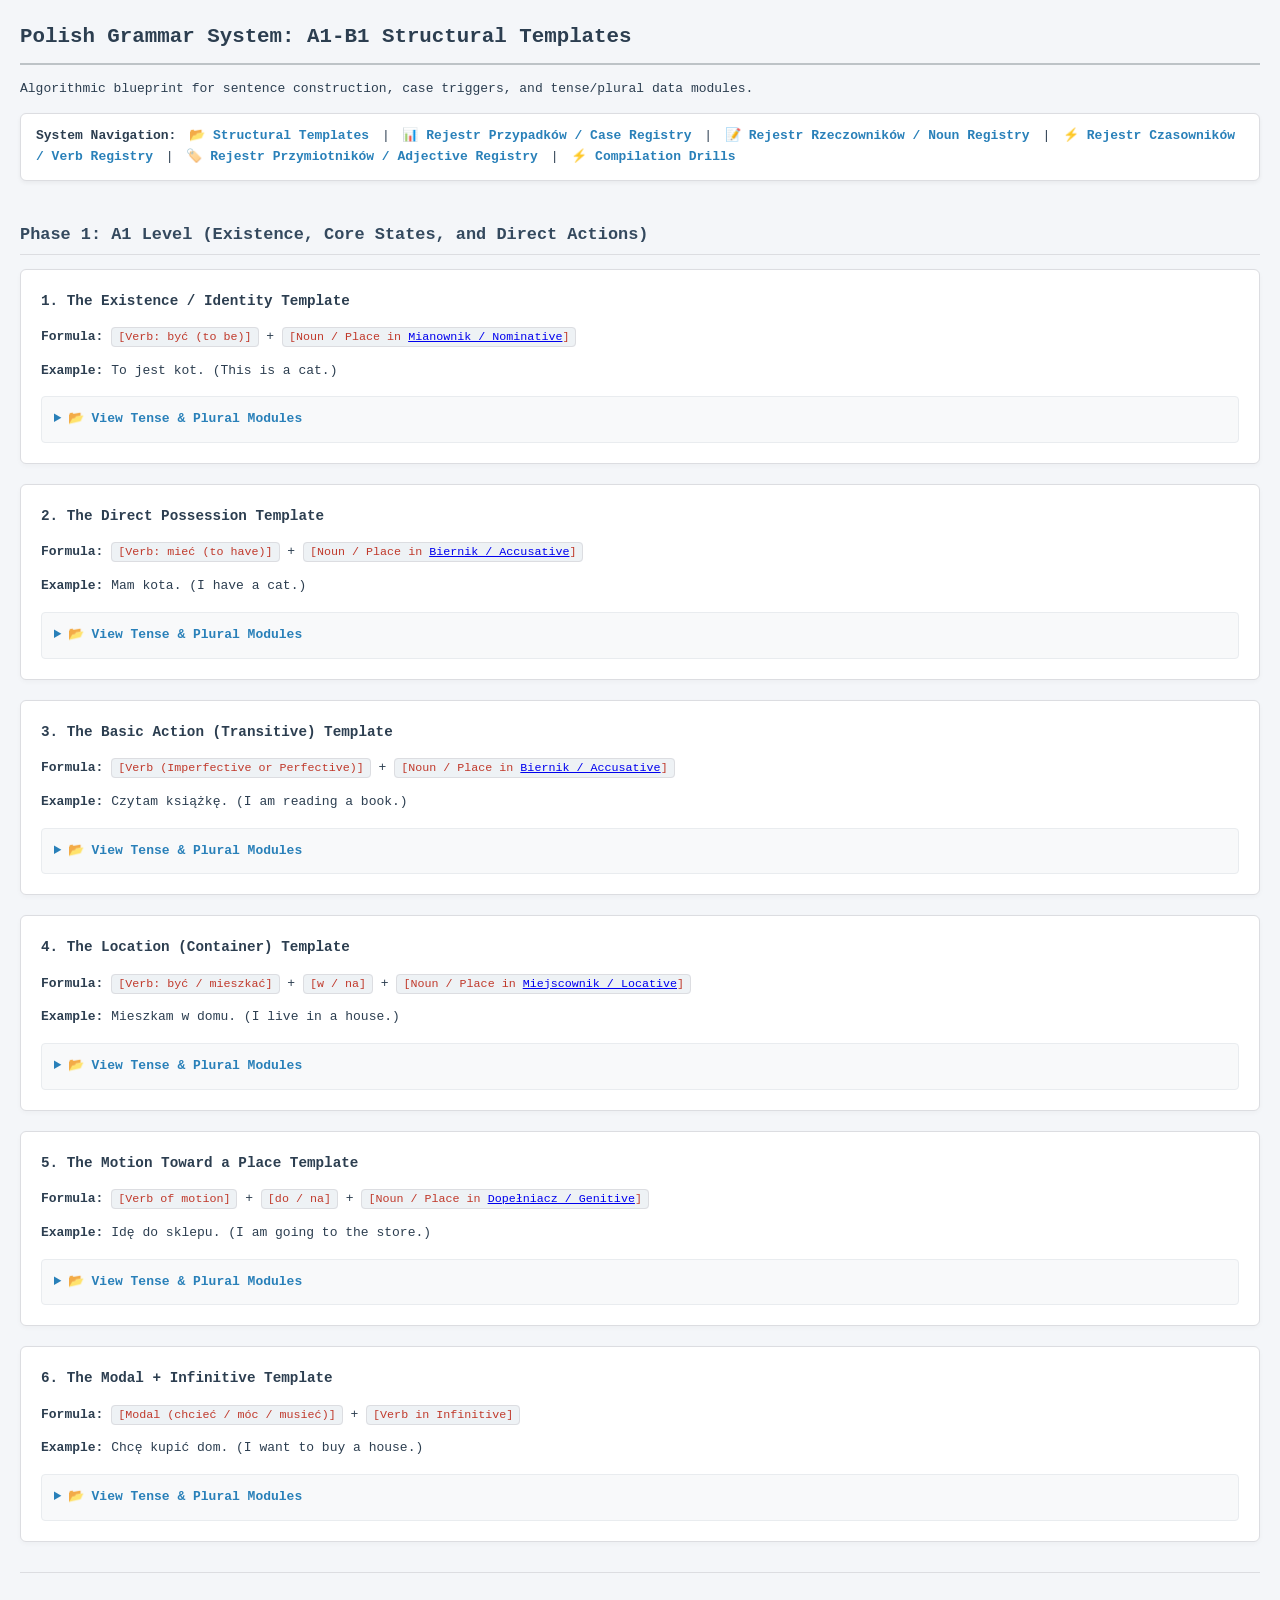
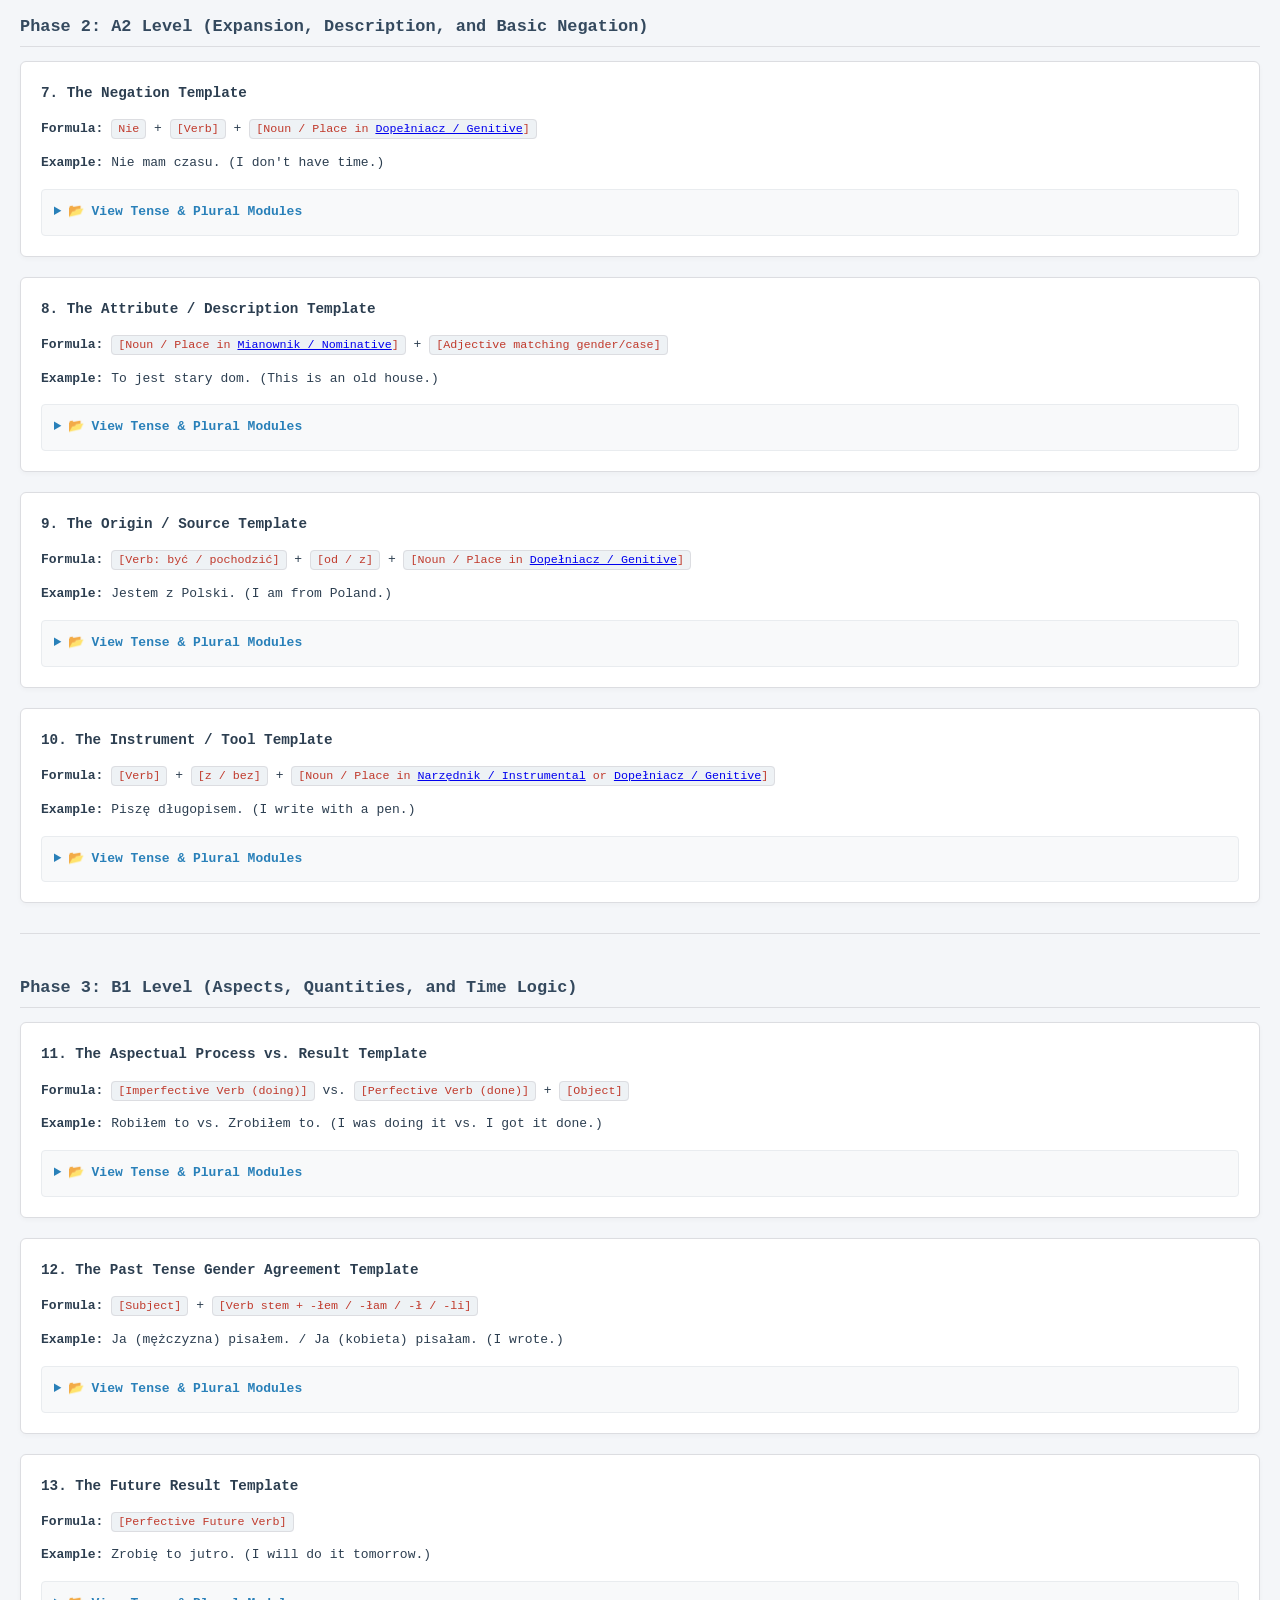
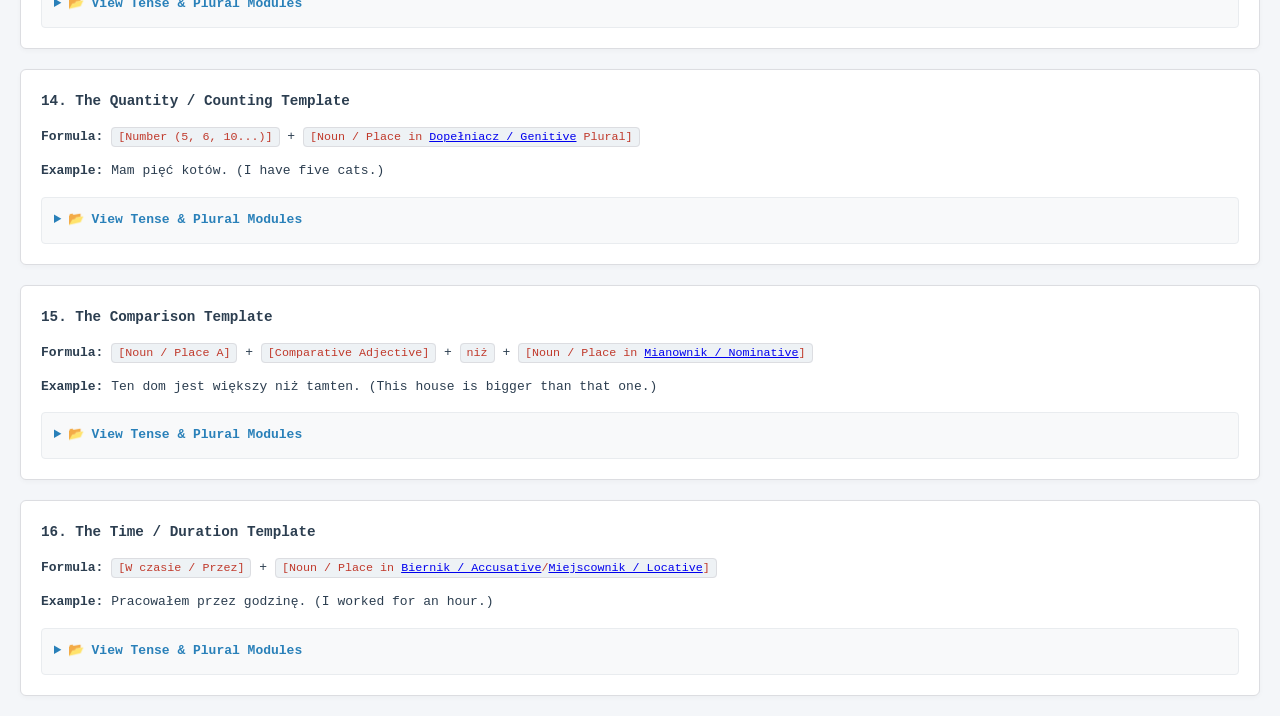
==== commit 361e7000: "feat: add Adjective Registry and related resources for Polish grammar system" ====
--- a/index.html
+++ b/index.html
@@ -24,13 +24,15 @@
     <h1>Polish Grammar System: A1-B1 Structural Templates</h1>
     <p>Algorithmic blueprint for sentence construction, case triggers, and tense/plural data modules.</p>
     
-    <div class="nav">
-        <strong>System Navigation:</strong> 
-        <a href="index.html">📂 Structural Templates</a> | 
-        <a href="cases.html">📊 Rejestr Przypadków / Case Registry</a> |
-        <a href="nouns.html">📝 Rejestr Rzeczowników / Noun Registry</a> |
-        <a href="drill.html">⚡ Compilation Drills</a>
-    </div>
+<div class="nav">
+    <strong>System Navigation:</strong> 
+    <a href="index.html">📂 Structural Templates</a> | 
+    <a href="cases.html">📊 Rejestr Przypadków / Case Registry</a> |
+    <a href="nouns.html">📝 Rejestr Rzeczowników / Noun Registry</a> |
+    <a href="verbs.html">⚡ Rejestr Czasowników / Verb Registry</a> |
+    <a href="adjectives.html">🏷️ Rejestr Przymiotników / Adjective Registry</a> |
+    <a href="drill.html">⚡ Compilation Drills</a>
+</div>
 
     <h2>Phase 1: A1 Level (Existence, Core States, and Direct Actions)</h2>
 
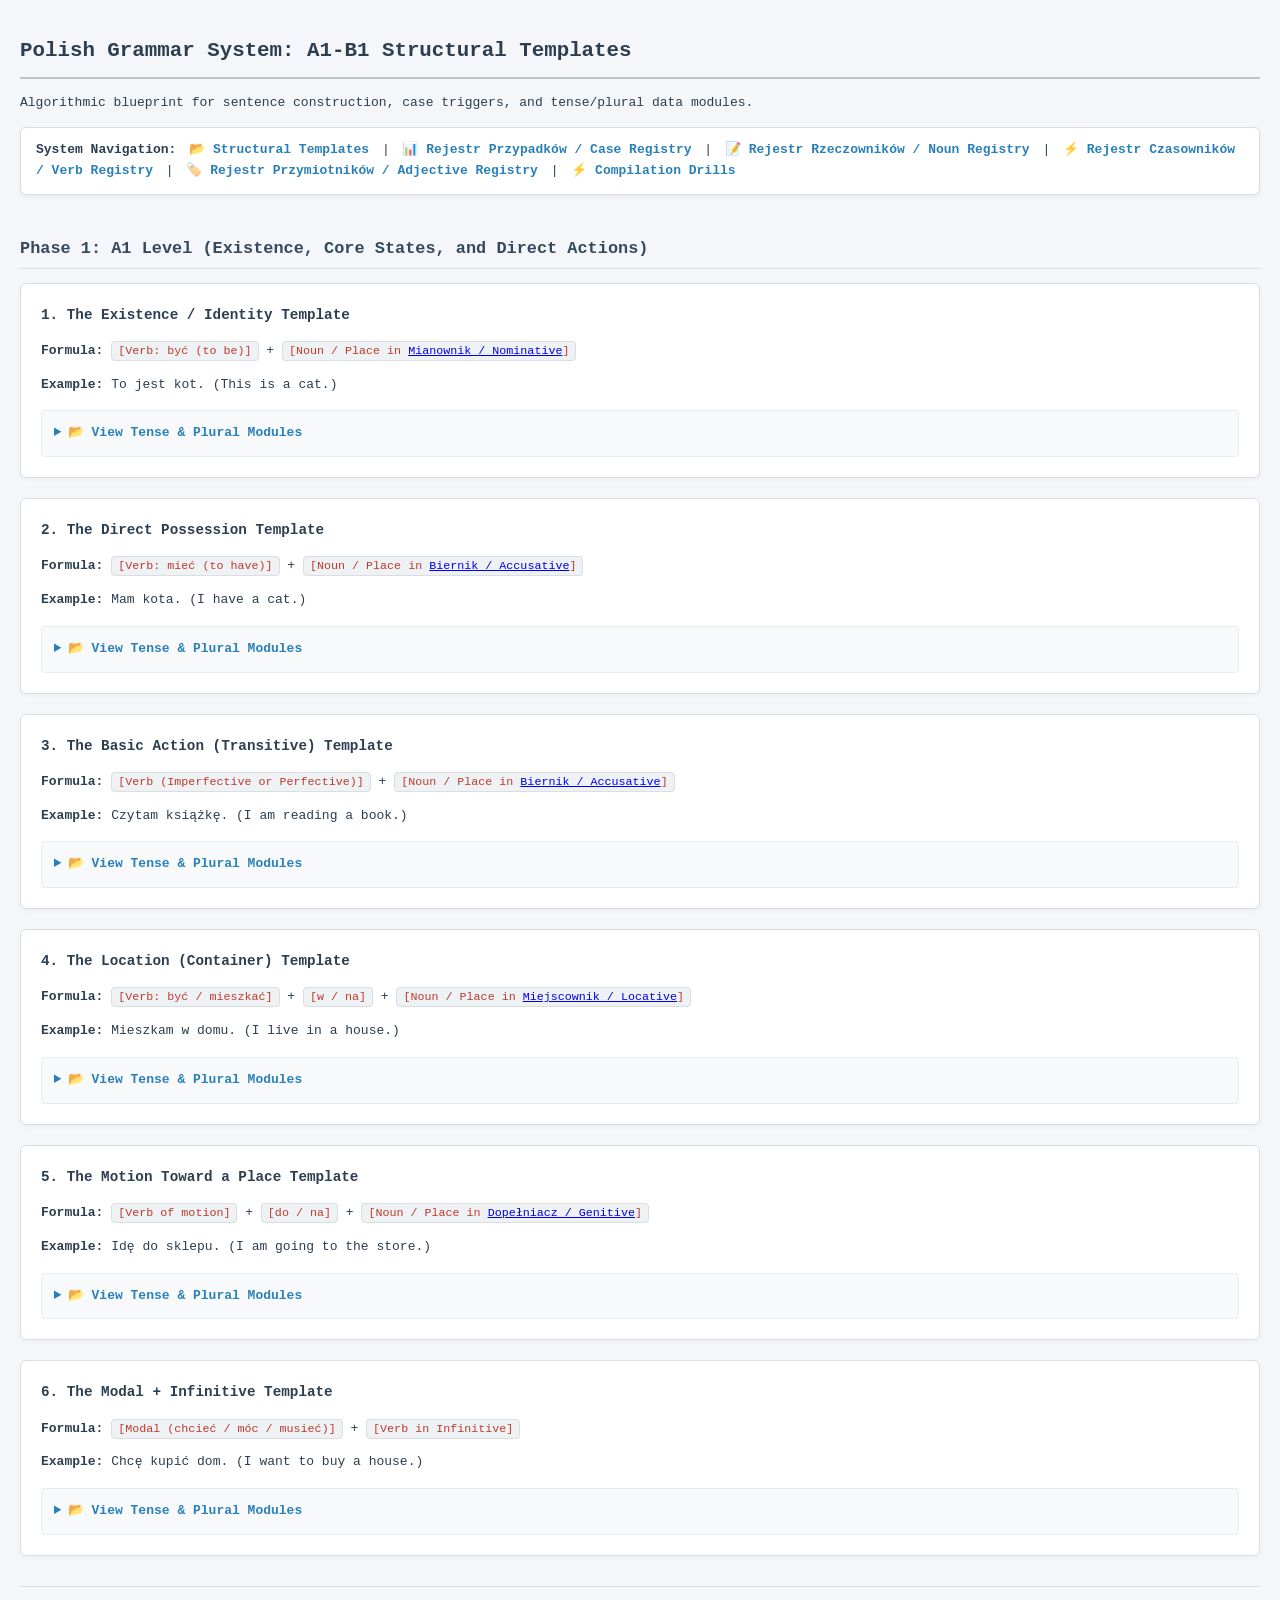
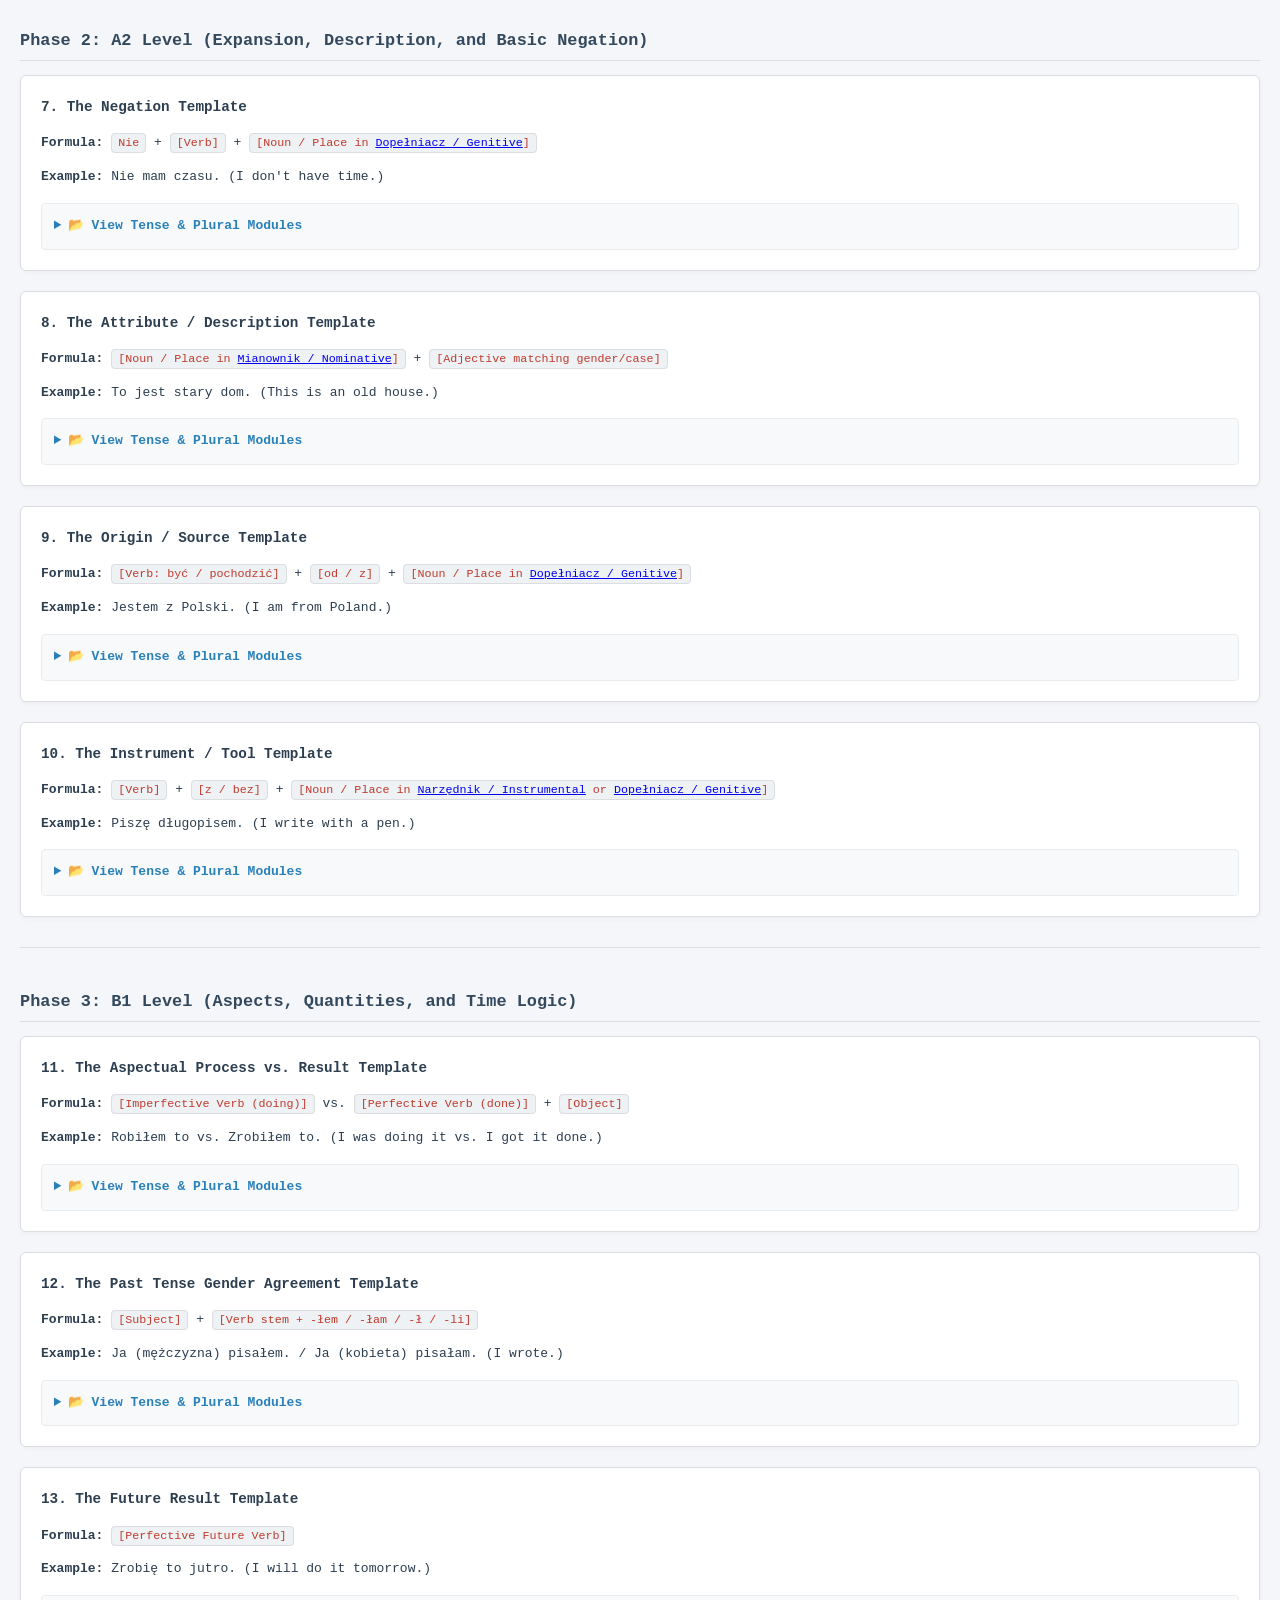
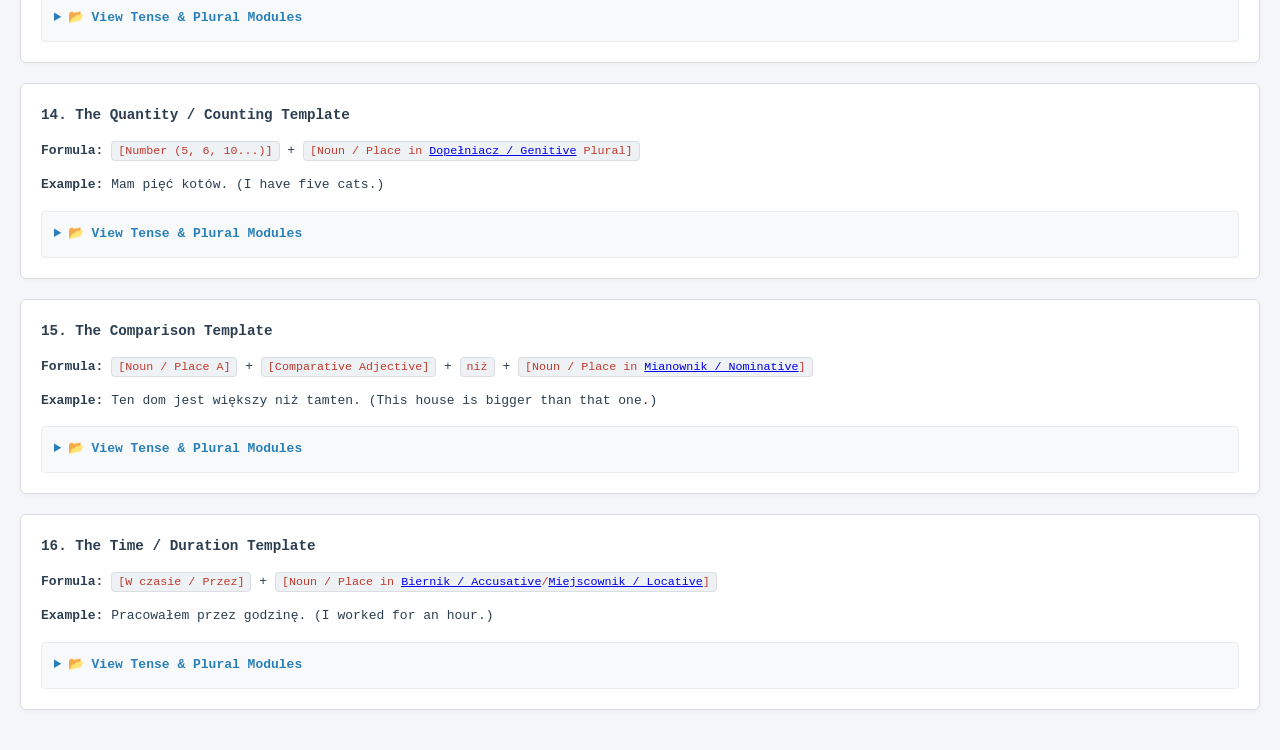
==== commit e44a0ba4: "Extract CSS into global.css and make all pages mobile-friendly - Created global.css with all shared " ====
--- a/index.html
+++ b/index.html
@@ -2,22 +2,9 @@
 <html lang="en">
 <head>
     <meta charset="UTF-8">
+    <meta name="viewport" content="width=device-width, initial-scale=1.0">
     <title>Polish Grammar System: A1-B1 Templates</title>
-    <style>
-        body { font-family: monospace; margin: 20px; background: #f4f6f9; color: #2c3e50; line-height: 1.6; }
-        h1 { font-size: 1.6em; border-bottom: 2px solid #bdc3c7; padding-bottom: 10px; }
-        h2 { font-size: 1.3em; margin-top: 40px; color: #34495e; border-bottom: 1px solid #dcdde1; padding-bottom: 6px; }
-        .nav { background: #fff; padding: 12px 15px; border: 1px solid #dcdde1; border-radius: 6px; margin-bottom: 25px; box-shadow: 0 2px 4px rgba(0,0,0,0.05); }
-        .nav a { text-decoration: none; color: #2980b9; font-weight: bold; margin: 0 5px; }
-        .nav a:hover { text-decoration: underline; }
-        section { background: #fff; border: 1px solid #dcdde1; border-radius: 6px; padding: 20px; margin-bottom: 20px; box-shadow: 0 2px 5px rgba(0,0,0,0.03); }
-        h3 { margin-top: 0; color: #2c3e50; font-size: 1.1em; }
-        hr { border: 0; height: 1px; background: #dcdde1; margin: 30px 0; }
-        code { background: #eef2f5; padding: 2px 6px; border-radius: 4px; font-size: 0.9em; color: #c0392b; border: 1px solid #dcdde1; }
-        details { margin-top: 15px; background: #f8f9fa; padding: 12px; border: 1px solid #e9ecef; border-radius: 4px; }
-        summary { cursor: pointer; font-weight: bold; color: #2980b9; outline: none; }
-        summary:hover { color: #1f618d; }
-    </style>
+    <link rel="stylesheet" href="global.css">
 </head>
 <body>
 
--- a/global.css
+++ b/global.css
@@ -0,0 +1,712 @@
+/* ===== GLOBAL STYLES ===== */
+* {
+    box-sizing: border-box;
+}
+
+body {
+    font-family: monospace;
+    margin: 0;
+    padding: 20px;
+    background: #f4f6f9;
+    color: #2c3e50;
+    line-height: 1.6;
+}
+
+h1 {
+    font-size: 1.6em;
+    border-bottom: 2px solid #bdc3c7;
+    padding-bottom: 10px;
+}
+
+h2 {
+    font-size: 1.3em;
+    margin-top: 40px;
+    color: #34495e;
+    border-bottom: 1px solid #dcdde1;
+    padding-bottom: 6px;
+}
+
+h3 {
+    margin-top: 0;
+    color: #2c3e50;
+    font-size: 1.1em;
+}
+
+hr {
+    border: 0;
+    height: 1px;
+    background: #dcdde1;
+    margin: 30px 0;
+}
+
+code {
+    background: #eef2f5;
+    padding: 2px 6px;
+    border-radius: 4px;
+    font-size: 0.9em;
+    color: #c0392b;
+    border: 1px solid #dcdde1;
+}
+
+/* ===== NAVIGATION ===== */
+.nav {
+    background: #fff;
+    padding: 12px 15px;
+    border: 1px solid #dcdde1;
+    border-radius: 6px;
+    margin-bottom: 25px;
+    box-shadow: 0 2px 4px rgba(0,0,0,0.05);
+}
+
+.nav a {
+    text-decoration: none;
+    color: #2980b9;
+    font-weight: bold;
+    margin: 0 5px;
+}
+
+.nav a:hover {
+    text-decoration: underline;
+}
+
+/* ===== SECTIONS / CARDS ===== */
+section,
+.card {
+    background: #fff;
+    border: 1px solid #dcdde1;
+    border-radius: 6px;
+    padding: 20px;
+    margin-bottom: 20px;
+    box-shadow: 0 2px 5px rgba(0,0,0,0.03);
+}
+
+/* ===== DETAILS / SUMMARY ===== */
+details {
+    margin-top: 15px;
+    background: #f8f9fa;
+    padding: 12px;
+    border: 1px solid #e9ecef;
+    border-radius: 4px;
+}
+
+summary {
+    cursor: pointer;
+    font-weight: bold;
+    color: #2980b9;
+    outline: none;
+}
+
+summary:hover {
+    color: #1f618d;
+}
+
+/* ===== TABLES ===== */
+table {
+    width: 100%;
+    border-collapse: collapse;
+    background: #fff;
+    font-size: 0.9em;
+    margin-top: 15px;
+}
+
+th, td {
+    border: 1px solid #dcdde1;
+    padding: 8px 12px;
+    text-align: left;
+}
+
+th {
+    background: #ecf0f1;
+    color: #2c3e50;
+    font-weight: bold;
+}
+
+tr:nth-child(even) {
+    background: #f9fafc;
+}
+
+/* ===== FORMS & INPUTS ===== */
+input[type="text"],
+select {
+    padding: 8px;
+    font-family: monospace;
+    margin-right: 10px;
+    margin-bottom: 8px;
+    border: 1px solid #dcdde1;
+    border-radius: 4px;
+    font-size: 1em;
+    max-width: 100%;
+}
+
+textarea {
+    width: 100%;
+    height: 80px;
+    font-family: monospace;
+    margin-top: 5px;
+    padding: 8px;
+    border: 1px solid #dcdde1;
+    border-radius: 4px;
+}
+
+/* ===== BUTTONS ===== */
+button {
+    padding: 8px 14px;
+    font-family: monospace;
+    cursor: pointer;
+    background: #ecf0f1;
+    border: 1px solid #bdc3c7;
+    border-radius: 4px;
+    font-weight: bold;
+    color: #2c3e50;
+    font-size: 0.9em;
+}
+
+button:hover {
+    background: #bdc3c7;
+}
+
+button:disabled {
+    opacity: 0.5;
+    cursor: not-allowed;
+}
+
+/* ===== CONTROL PANEL ===== */
+.control-panel {
+    background: #fff;
+    border: 1px solid #dcdde1;
+    border-radius: 6px;
+    padding: 20px;
+    margin-bottom: 20px;
+    box-shadow: 0 2px 5px rgba(0,0,0,0.03);
+}
+
+/* ===== LINK BOX ===== */
+.link-box {
+    background: #fff;
+    border: 1px solid #dcdde1;
+    border-radius: 6px;
+    padding: 15px;
+    margin-bottom: 25px;
+    display: flex;
+    justify-content: space-between;
+    align-items: center;
+    box-shadow: 0 2px 4px rgba(0,0,0,0.05);
+}
+
+/* ===== DATA SECTION ===== */
+.data-section {
+    background: #f8f9fa;
+    padding: 15px;
+    margin-top: 20px;
+    border: 1px dashed #bdc3c7;
+    border-radius: 4px;
+}
+
+/* ===== FILTER BAR ===== */
+.filter-bar {
+    margin-top: 15px;
+    display: flex;
+    align-items: center;
+    gap: 10px;
+    flex-wrap: wrap;
+}
+
+/* ===== PAGINATION ===== */
+.pagination-bar {
+    display: flex;
+    justify-content: space-between;
+    align-items: center;
+    background: #fff;
+    padding: 12px 15px;
+    border: 1px solid #dcdde1;
+    border-top: none;
+    border-bottom-left-radius: 6px;
+    border-bottom-right-radius: 6px;
+    font-size: 0.9em;
+    flex-wrap: wrap;
+    gap: 10px;
+}
+
+.pagination-numbers {
+    display: flex;
+    gap: 5px;
+    align-items: center;
+    flex-wrap: wrap;
+}
+
+.page-num-btn {
+    padding: 5px 10px;
+    background: #ecf0f1;
+    border: 1px solid #bdc3c7;
+    border-radius: 4px;
+    cursor: pointer;
+    font-family: monospace;
+    font-weight: bold;
+    color: #2c3e50;
+}
+
+.page-num-btn:hover {
+    background: #bdc3c7;
+}
+
+.page-num-btn.active {
+    background: #2980b9;
+    color: white;
+    border-color: #2980b9;
+}
+
+.page-ellipsis {
+    padding: 0 4px;
+    color: #7f8c8d;
+}
+
+/* ===== DELETE & CLEAR BUTTONS ===== */
+.del-btn {
+    background: #fadbd8;
+    border: 1px solid #f5b7b1;
+    cursor: pointer;
+    padding: 2px 6px;
+    color: #c0392b;
+    border-radius: 3px;
+}
+
+.del-btn:hover {
+    background: #f5b7b1;
+}
+
+.clear-btn {
+    background: #fadbd8;
+    border: 1px solid #f5b7b1;
+    color: #c0392b;
+    margin-top: 20px;
+    font-weight: bold;
+}
+
+.clear-btn:hover {
+    background: #f5b7b1;
+}
+
+/* ===== HIDDEN COLUMN ===== */
+.hidden-col {
+    display: none;
+}
+
+/* ===== EDITABLE CELLS ===== */
+td[contenteditable="true"]:focus {
+    background: #eef9ff;
+    outline: 1px solid #2980b9;
+}
+
+/* ===== DRILL PAGE ===== */
+.drill-box {
+    background: #fff;
+    border: 1px solid #dcdde1;
+    border-radius: 6px;
+    padding: 20px;
+    margin-bottom: 20px;
+    box-shadow: 0 2px 5px rgba(0,0,0,0.03);
+}
+
+.prompt {
+    font-size: 1.1em;
+    margin-bottom: 15px;
+    background: #eef2f5;
+    padding: 12px;
+    border-left: 4px solid #2980b9;
+    border-radius: 0 4px 4px 0;
+}
+
+.mode-selector {
+    margin-bottom: 20px;
+}
+
+.input-group {
+    margin-bottom: 15px;
+}
+
+.input-group label {
+    font-weight: bold;
+    display: block;
+    margin-bottom: 5px;
+}
+
+.feedback {
+    margin-top: 15px;
+    font-weight: bold;
+}
+
+.correct {
+    color: #27ae60;
+}
+
+.incorrect {
+    color: #c0392b;
+}
+
+/* ===== VERB CONJUGATION DETAILS ===== */
+.conjugation-details {
+    background: #f8f9fa;
+    padding: 15px;
+    border-top: 1px solid #dcdde1;
+    text-align: left;
+}
+
+.conjugation-grid {
+    display: grid;
+    grid-template-columns: repeat(auto-fit, minmax(220px, 1fr));
+    gap: 15px;
+    margin-top: 10px;
+}
+
+.conjugation-box {
+    background: #fff;
+    border: 1px solid #dcdde1;
+    padding: 12px;
+    border-radius: 4px;
+}
+
+.conjugation-box h4 {
+    margin: 0 0 8px 0;
+    color: #2980b9;
+    font-size: 0.95em;
+    border-bottom: 1px solid #eef2f5;
+    padding-bottom: 4px;
+}
+
+.conjugation-row {
+    display: flex;
+    justify-content: space-between;
+    margin-bottom: 4px;
+    font-size: 0.85em;
+}
+
+.conj-input {
+    width: 110px;
+    padding: 2px 4px;
+    font-family: monospace;
+    border: 1px solid #dcdde1;
+    border-radius: 3px;
+    font-size: 0.9em;
+}
+
+.conj-input:focus {
+    background: #eef9ff;
+    outline: 1px solid #2980b9;
+}
+
+.conj-val {
+    font-weight: bold;
+    color: #2980b9;
+}
+
+/* ===== VERB TYPES PAGE ===== */
+.type-card {
+    background: #fff;
+    border: 1px solid #dcdde1;
+    border-radius: 6px;
+    padding: 20px;
+    margin-bottom: 20px;
+    box-shadow: 0 2px 5px rgba(0,0,0,0.03);
+}
+
+.type-header {
+    display: flex;
+    justify-content: space-between;
+    align-items: center;
+    border-bottom: 1px solid #eef2f5;
+    padding-bottom: 10px;
+    margin-bottom: 15px;
+    flex-wrap: wrap;
+    gap: 8px;
+}
+
+.type-title {
+    font-size: 1.2em;
+    font-weight: bold;
+    color: #2980b9;
+}
+
+.badge {
+    background: #eef2f5;
+    padding: 4px 8px;
+    border-radius: 4px;
+    font-size: 0.8em;
+    color: #7f8c8d;
+    border: 1px solid #dcdde1;
+}
+
+.rule-note {
+    background: #eef9ff;
+    border-left: 4px solid #2980b9;
+    padding: 10px;
+    font-size: 0.9em;
+    margin-top: 10px;
+    border-radius: 0 4px 4px 0;
+}
+
+/* ===== HIGHLIGHT (adjective/noun types) ===== */
+.highlight {
+    background: #eef2f5;
+    padding: 2px 6px;
+    font-weight: bold;
+    color: #c0392b;
+    border: 1px solid #dcdde1;
+    border-radius: 4px;
+}
+
+/* ===== NOUNS TABLE - SCROLLABLE & STICKY ===== */
+.table-container {
+    width: 100%;
+    overflow-x: auto;
+    background: #fff;
+    border-radius: 6px;
+    box-shadow: 0 2px 5px rgba(0,0,0,0.03);
+    margin-top: 15px;
+    border: 1px solid #dcdde1;
+}
+
+.table-container table {
+    width: max-content;
+    font-size: 0.85em;
+    margin-top: 0;
+}
+
+.table-container th,
+.table-container td {
+    text-align: center;
+    white-space: nowrap;
+}
+
+.table-container th {
+    position: sticky;
+    top: 0;
+    z-index: 2;
+}
+
+/* Sticky columns for noun registry */
+.table-container th:nth-child(1),
+.table-container td:nth-child(1) {
+    position: sticky;
+    left: 0;
+    background: #fff;
+    z-index: 1;
+    border-right: 2px solid #bdc3c7;
+}
+
+.table-container th:nth-child(1) {
+    z-index: 3;
+    background: #ecf0f1;
+}
+
+.table-container th:nth-child(2),
+.table-container td:nth-child(2) {
+    position: sticky;
+    left: 110px;
+    background: #fff;
+    z-index: 1;
+    border-right: 2px solid #bdc3c7;
+}
+
+.table-container th:nth-child(2) {
+    z-index: 3;
+    background: #ecf0f1;
+}
+
+.table-container th:nth-child(3),
+.table-container td:nth-child(3) {
+    position: sticky;
+    left: 200px;
+    background: #fff;
+    z-index: 1;
+    border-right: 2px solid #bdc3c7;
+}
+
+.table-container th:nth-child(3) {
+    z-index: 3;
+    background: #ecf0f1;
+}
+
+.table-container th:nth-child(4),
+.table-container td:nth-child(4) {
+    position: sticky;
+    left: 350px;
+    background: #fff;
+    z-index: 1;
+    border-right: 2px solid #bdc3c7;
+}
+
+.table-container th:nth-child(4) {
+    z-index: 3;
+    background: #ecf0f1;
+}
+
+/* ===== MOBILE RESPONSIVE ===== */
+@media (max-width: 768px) {
+    body {
+        padding: 12px;
+        font-size: 14px;
+    }
+
+    h1 {
+        font-size: 1.3em;
+    }
+
+    h2 {
+        font-size: 1.1em;
+        margin-top: 25px;
+    }
+
+    .nav {
+        padding: 10px;
+        font-size: 0.85em;
+        line-height: 2;
+    }
+
+    .nav a {
+        margin: 0 3px;
+        display: inline-block;
+    }
+
+    .link-box {
+        flex-direction: column;
+        gap: 10px;
+        align-items: flex-start;
+    }
+
+    .link-box a {
+        width: 100%;
+        text-align: center;
+    }
+
+    section,
+    .card,
+    .control-panel,
+    .drill-box,
+    .type-card {
+        padding: 15px;
+    }
+
+    input[type="text"],
+    select {
+        width: 100%;
+        margin-right: 0;
+        margin-bottom: 10px;
+    }
+
+    .control-panel input[type="text"],
+    .control-panel select {
+        display: block;
+        width: 100%;
+    }
+
+    button {
+        width: 100%;
+        margin-bottom: 8px;
+    }
+
+    .mode-selector button {
+        width: auto;
+        margin-right: 5px;
+    }
+
+    .filter-bar {
+        flex-direction: column;
+        align-items: flex-start;
+    }
+
+    .filter-bar select {
+        width: 100%;
+    }
+
+    /* Table responsive */
+    table {
+        font-size: 0.8em;
+        display: block;
+        overflow-x: auto;
+        -webkit-overflow-scrolling: touch;
+    }
+
+    th, td {
+        padding: 6px 8px;
+        white-space: nowrap;
+    }
+
+    /* Pagination mobile */
+    .pagination-bar {
+        flex-direction: column;
+        align-items: center;
+        gap: 8px;
+    }
+
+    .pagination-numbers {
+        justify-content: center;
+    }
+
+    /* Conjugation grid stacks */
+    .conjugation-grid {
+        grid-template-columns: 1fr;
+    }
+
+    .conj-input {
+        width: 90px;
+    }
+
+    /* Type header stacks */
+    .type-header {
+        flex-direction: column;
+        align-items: flex-start;
+    }
+
+    /* Drill inputs */
+    .drill-box input[type="text"],
+    .drill-box select {
+        width: 100%;
+    }
+
+    /* Sticky columns simplified on mobile */
+    .table-container th:nth-child(2),
+    .table-container td:nth-child(2),
+    .table-container th:nth-child(3),
+    .table-container td:nth-child(3),
+    .table-container th:nth-child(4),
+    .table-container td:nth-child(4) {
+        position: static;
+        border-right: 1px solid #dcdde1;
+    }
+
+    .table-container th:nth-child(1),
+    .table-container td:nth-child(1) {
+        left: 0;
+    }
+}
+
+@media (max-width: 480px) {
+    body {
+        padding: 8px;
+        font-size: 13px;
+    }
+
+    h1 {
+        font-size: 1.2em;
+    }
+
+    .nav {
+        font-size: 0.8em;
+    }
+
+    .prompt {
+        font-size: 0.95em;
+        padding: 10px;
+    }
+
+    .mode-selector {
+        display: flex;
+        flex-direction: column;
+        gap: 8px;
+    }
+
+    .mode-selector button {
+        width: 100%;
+        margin-right: 0;
+    }
+}
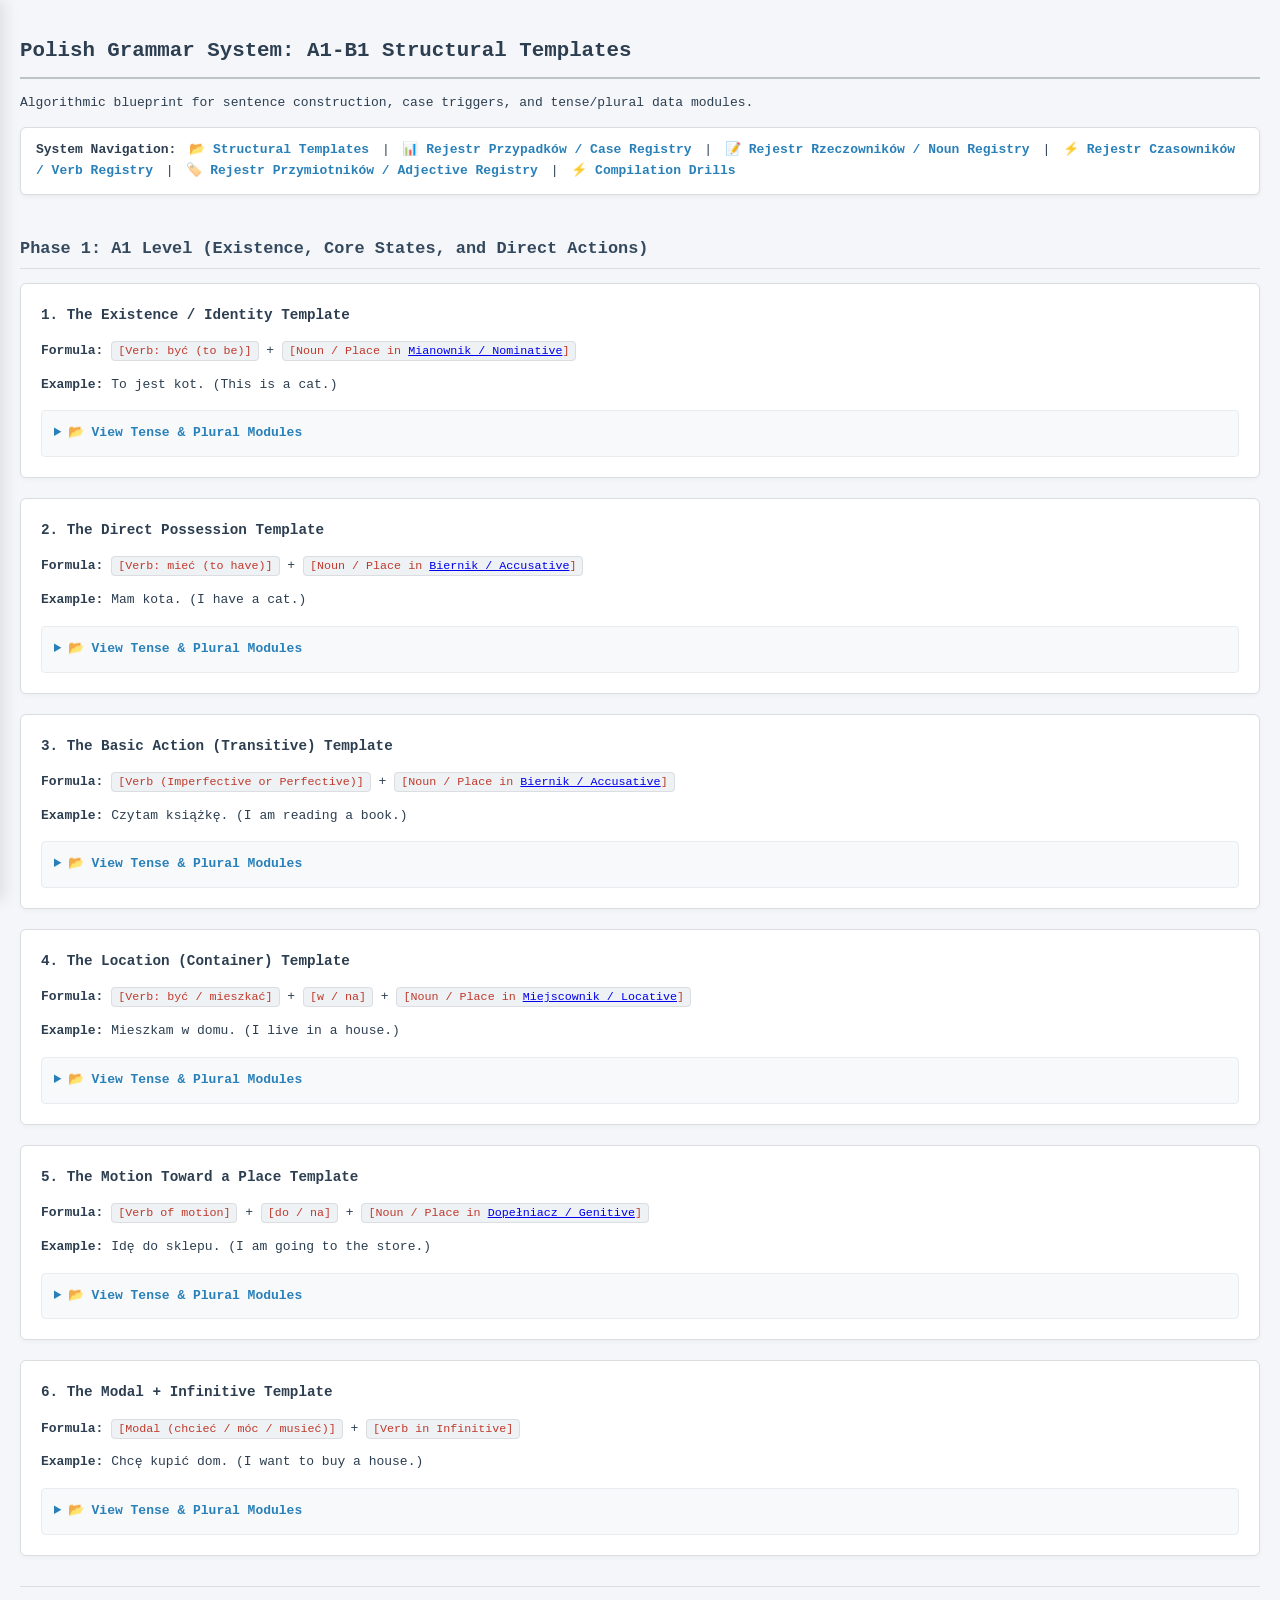
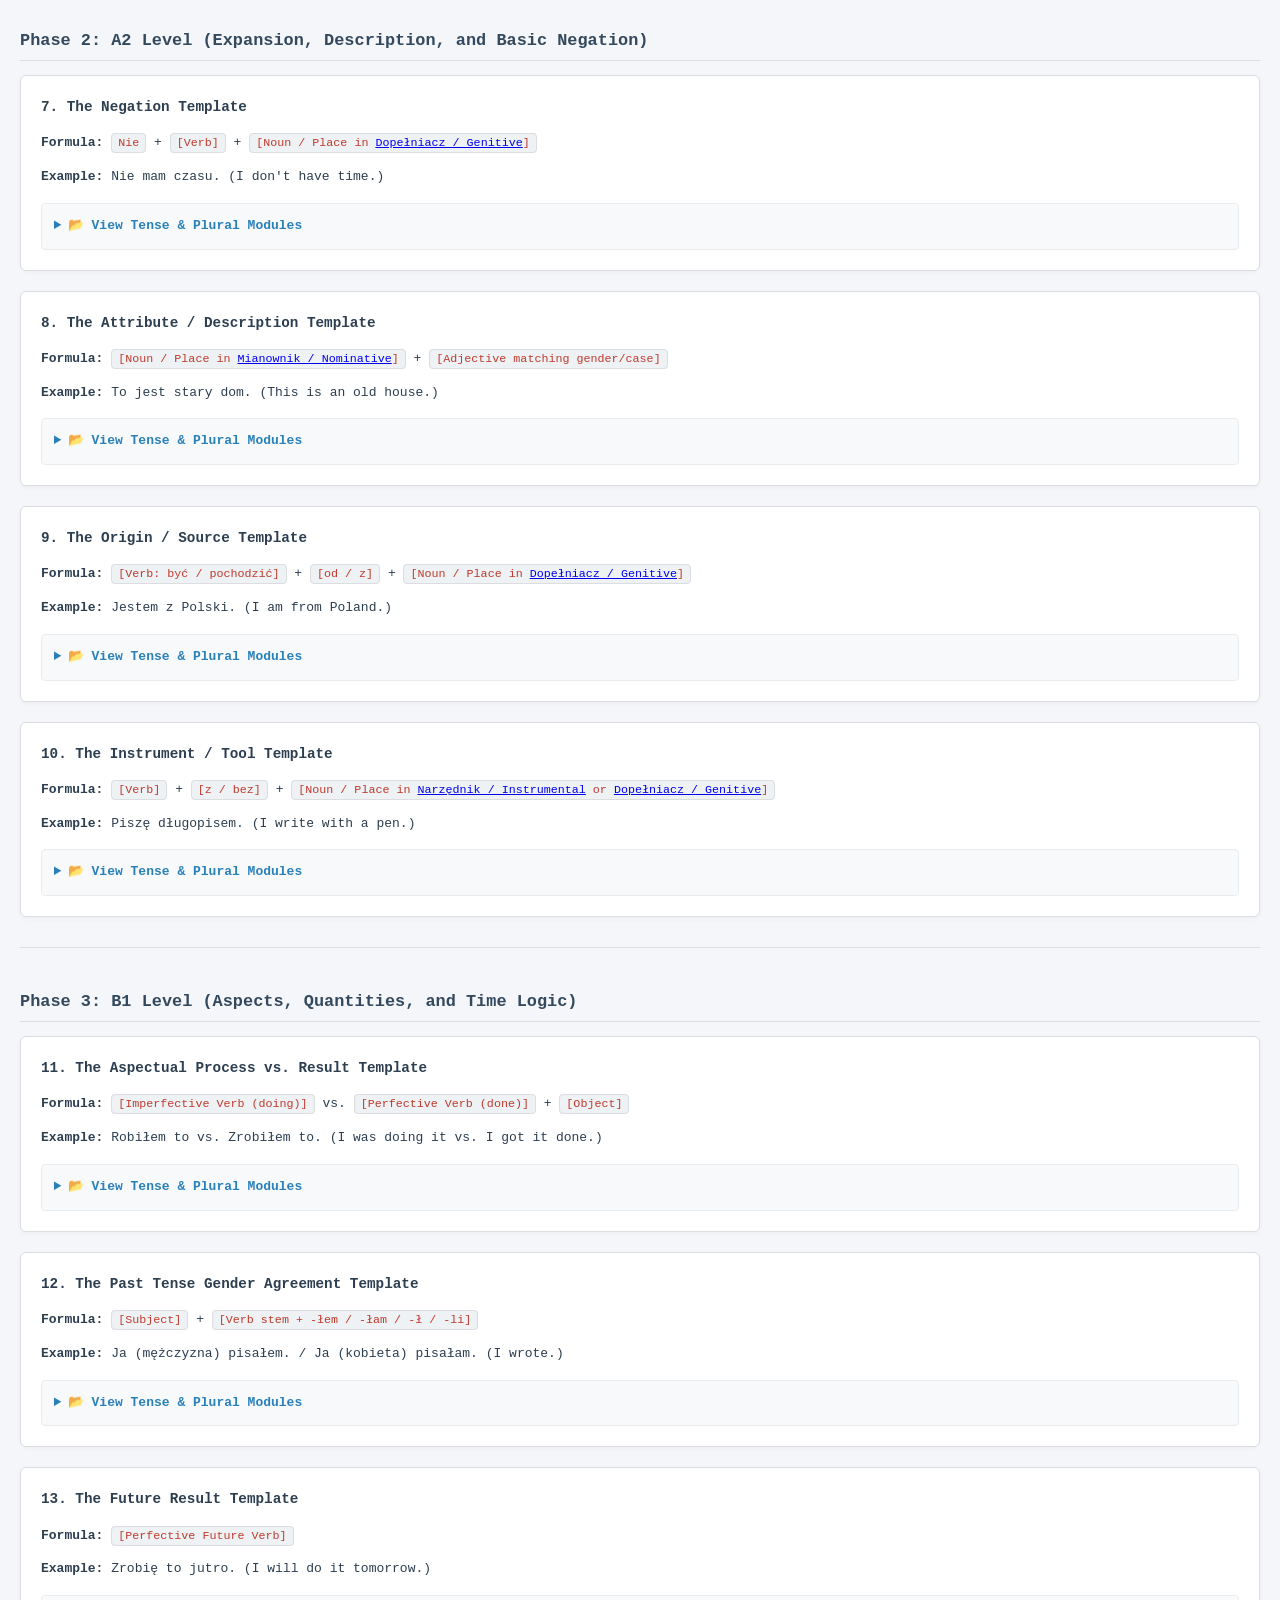
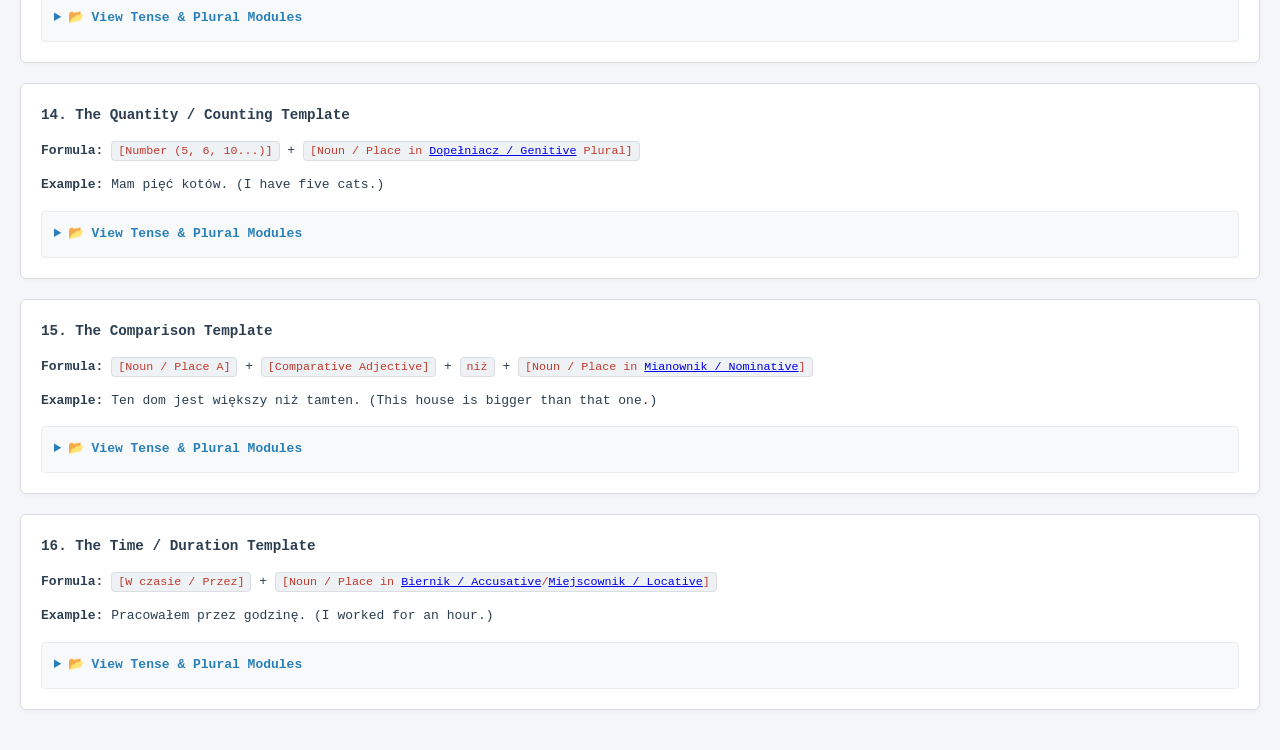
==== commit d58b95a6: "Add mobile side panel nav: hamburger button, slide-in panel, backdrop overlay via nav.js" ====
--- a/index.html
+++ b/index.html
@@ -19,7 +19,11 @@
     <a href="verbs.html">⚡ Rejestr Czasowników / Verb Registry</a> |
     <a href="adjectives.html">🏷️ Rejestr Przymiotników / Adjective Registry</a> |
     <a href="drill.html">⚡ Compilation Drills</a>
+    <button class="nav-hamburger" aria-label="Open navigation menu">
+        <span></span><span></span><span></span>
+    </button>
 </div>
+<script src="nav.js"></script>
 
     <h2>Phase 1: A1 Level (Existence, Core States, and Direct Actions)</h2>
 
--- a/global.css
+++ b/global.css
@@ -67,6 +67,96 @@
 
 .nav a:hover {
     text-decoration: underline;
+}
+
+.nav-hamburger {
+    display: none;
+}
+
+/* Side panel */
+.nav-sidepanel {
+    position: fixed;
+    top: 0;
+    left: -280px;
+    width: 280px;
+    height: 100%;
+    background: #fff;
+    border-right: 1px solid #dcdde1;
+    box-shadow: 4px 0 15px rgba(0,0,0,0.1);
+    z-index: 1000;
+    transition: left 0.3s ease;
+    padding: 20px;
+    overflow-y: auto;
+    display: flex;
+    flex-direction: column;
+    gap: 4px;
+}
+
+.nav-sidepanel.open {
+    left: 0;
+}
+
+.nav-sidepanel .nav-panel-header {
+    display: flex;
+    justify-content: space-between;
+    align-items: center;
+    margin-bottom: 20px;
+    padding-bottom: 15px;
+    border-bottom: 2px solid #dcdde1;
+}
+
+.nav-sidepanel .nav-panel-title {
+    font-weight: bold;
+    color: #2c3e50;
+    font-size: 1em;
+}
+
+.nav-sidepanel .nav-close {
+    background: none;
+    border: none;
+    font-size: 1.5em;
+    cursor: pointer;
+    color: #7f8c8d;
+    padding: 0;
+    width: auto;
+    margin: 0;
+    line-height: 1;
+}
+
+.nav-sidepanel .nav-close:hover {
+    color: #2c3e50;
+    background: none;
+}
+
+.nav-sidepanel a {
+    display: block;
+    text-decoration: none;
+    color: #2980b9;
+    font-weight: bold;
+    padding: 12px 10px;
+    border-radius: 4px;
+    border-bottom: 1px solid #f0f0f0;
+    font-size: 0.95em;
+}
+
+.nav-sidepanel a:hover {
+    background: #f4f6f9;
+}
+
+/* Backdrop overlay */
+.nav-backdrop {
+    display: none;
+    position: fixed;
+    top: 0;
+    left: 0;
+    width: 100%;
+    height: 100%;
+    background: rgba(0,0,0,0.4);
+    z-index: 999;
+}
+
+.nav-backdrop.open {
+    display: block;
 }
 
 /* ===== SECTIONS / CARDS ===== */
@@ -547,6 +637,43 @@
         font-size: 14px;
     }
 
+    /* Hide desktop nav, show hamburger */
+    .nav {
+        display: flex;
+        justify-content: space-between;
+        align-items: center;
+        padding: 10px 15px;
+    }
+
+    .nav > strong,
+    .nav > a,
+    .nav > span {
+        display: none;
+    }
+
+    .nav-hamburger {
+        display: flex;
+        flex-direction: column;
+        justify-content: space-between;
+        width: 26px;
+        height: 20px;
+        cursor: pointer;
+        background: none;
+        border: none;
+        padding: 0;
+        margin: 0;
+        width: auto;
+        margin-bottom: 0;
+    }
+
+    .nav-hamburger span {
+        display: block;
+        width: 26px;
+        height: 3px;
+        background: #2c3e50;
+        border-radius: 2px;
+    }
+
     h1 {
         font-size: 1.3em;
     }
@@ -611,11 +738,39 @@
 
     .filter-bar {
         flex-direction: column;
-        align-items: flex-start;
+        align-items: stretch;
+        width: 100%;
+    }
+
+    .filter-bar label {
+        margin-bottom: 4px;
     }
 
     .filter-bar select {
         width: 100%;
+        padding: 8px 14px;
+        font-size: 0.9em;
+        font-family: monospace;
+        font-weight: bold;
+        height: 38px;
+        border: 1px solid #bdc3c7;
+        border-radius: 4px;
+        background: #ecf0f1;
+        color: #2c3e50;
+        -webkit-appearance: menulist;
+        appearance: menulist;
+        margin-right: 0;
+        margin-bottom: 8px;
+    }
+
+    .data-section {
+        text-align: center;
+    }
+
+    .data-section button {
+        width: 100%;
+        margin-left: 0;
+        margin-right: 0;
     }
 
     /* Table responsive */
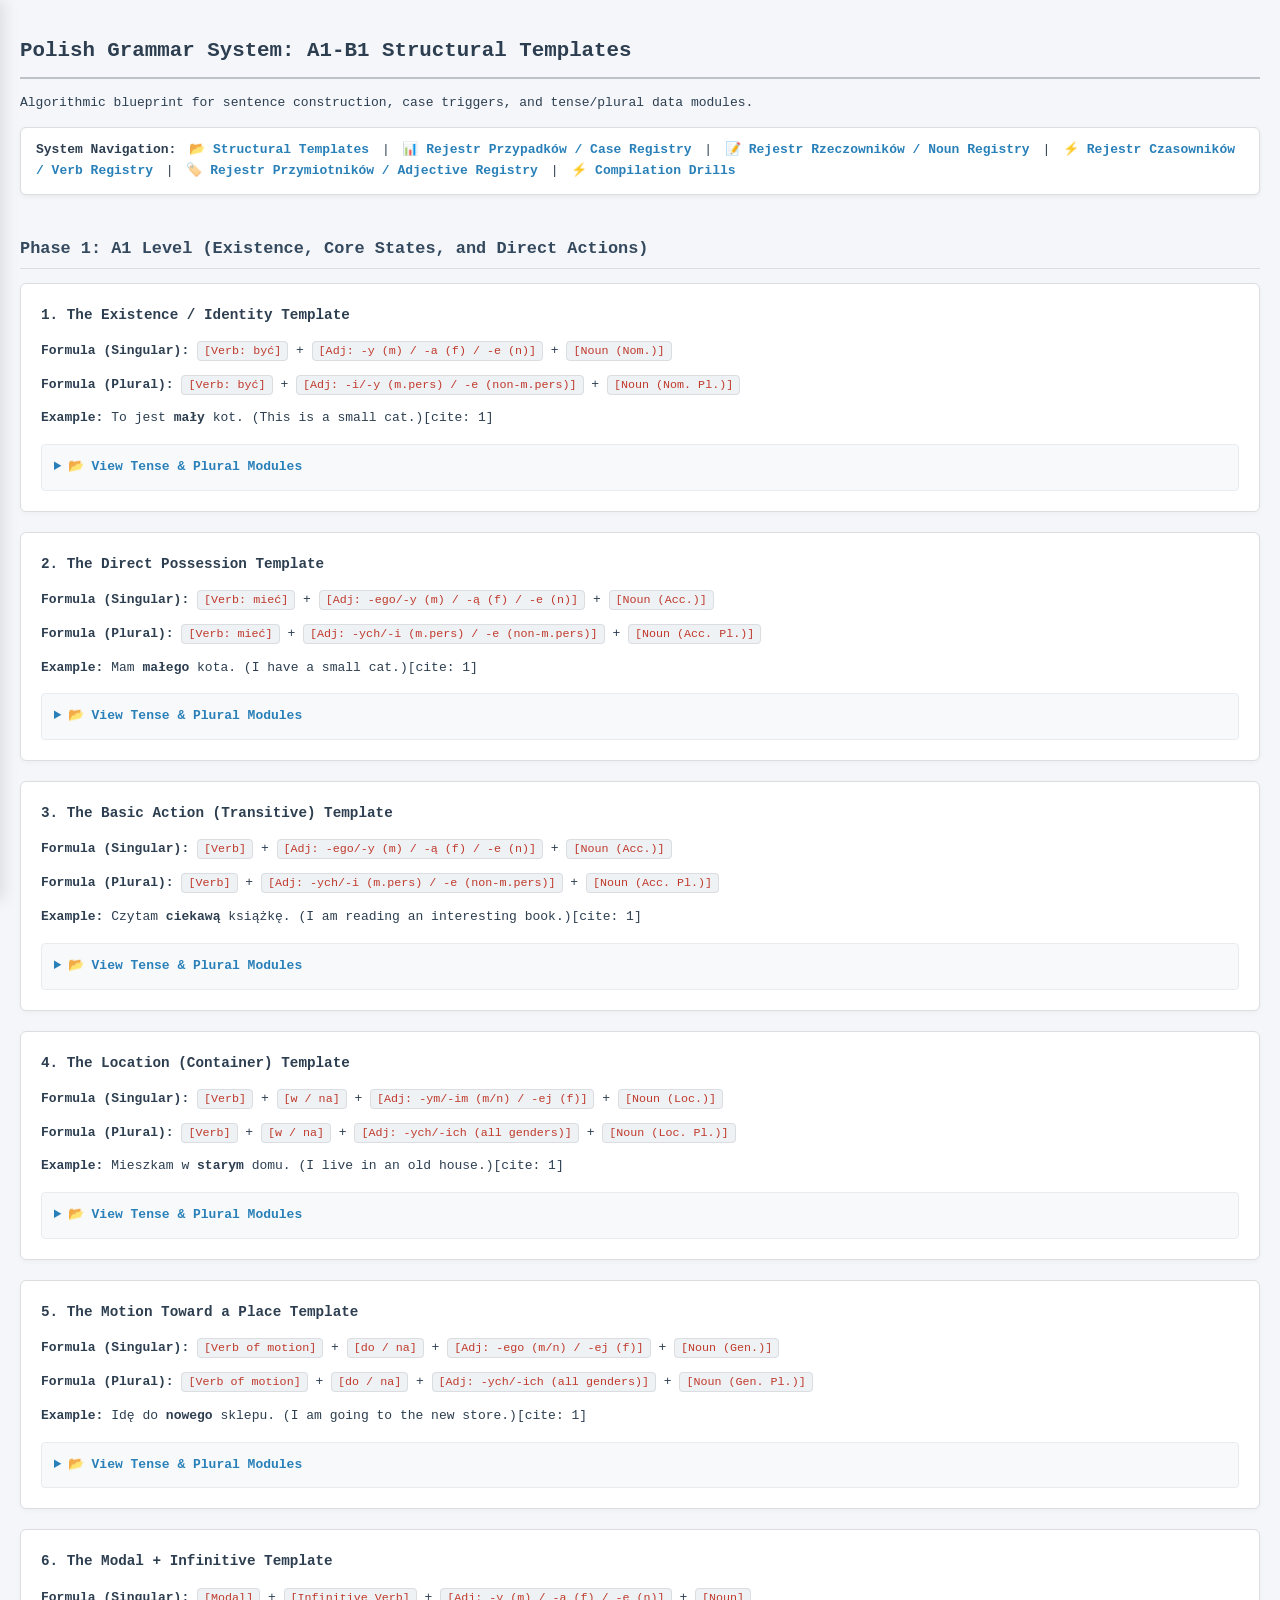
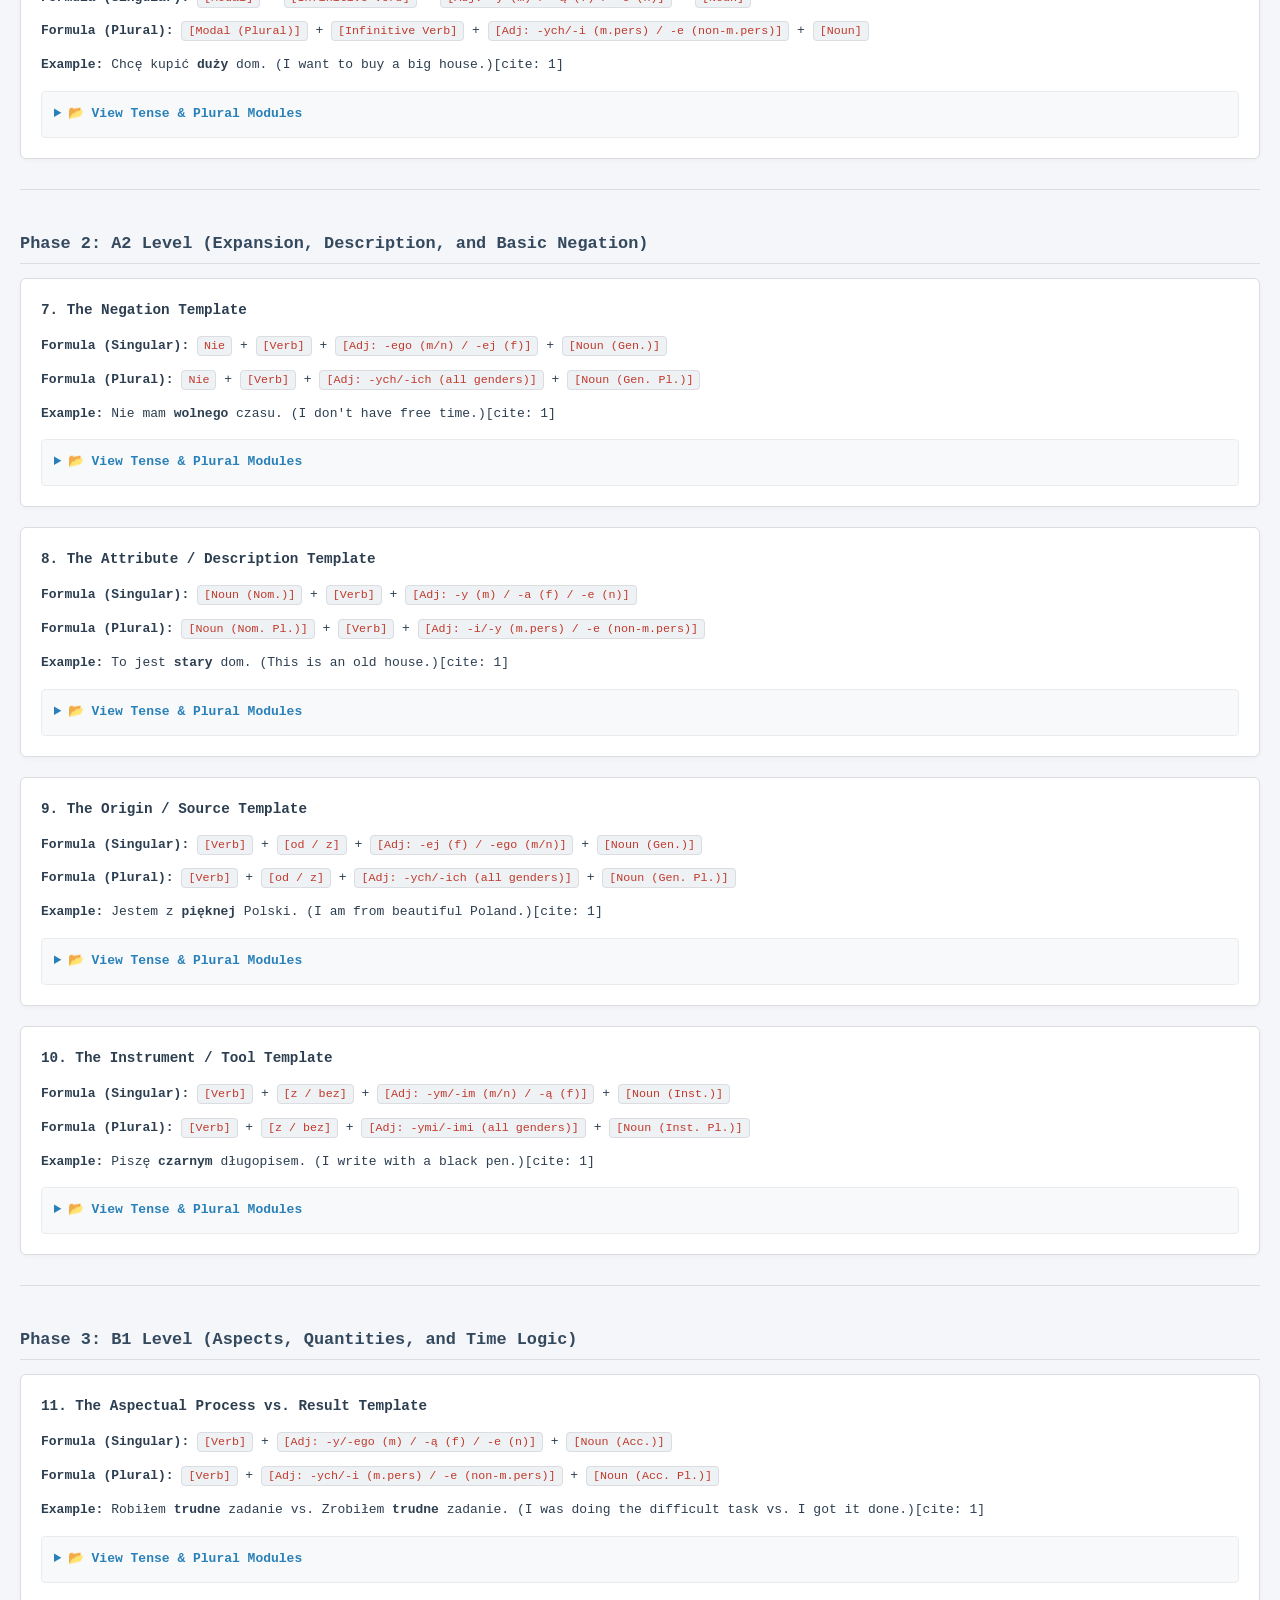
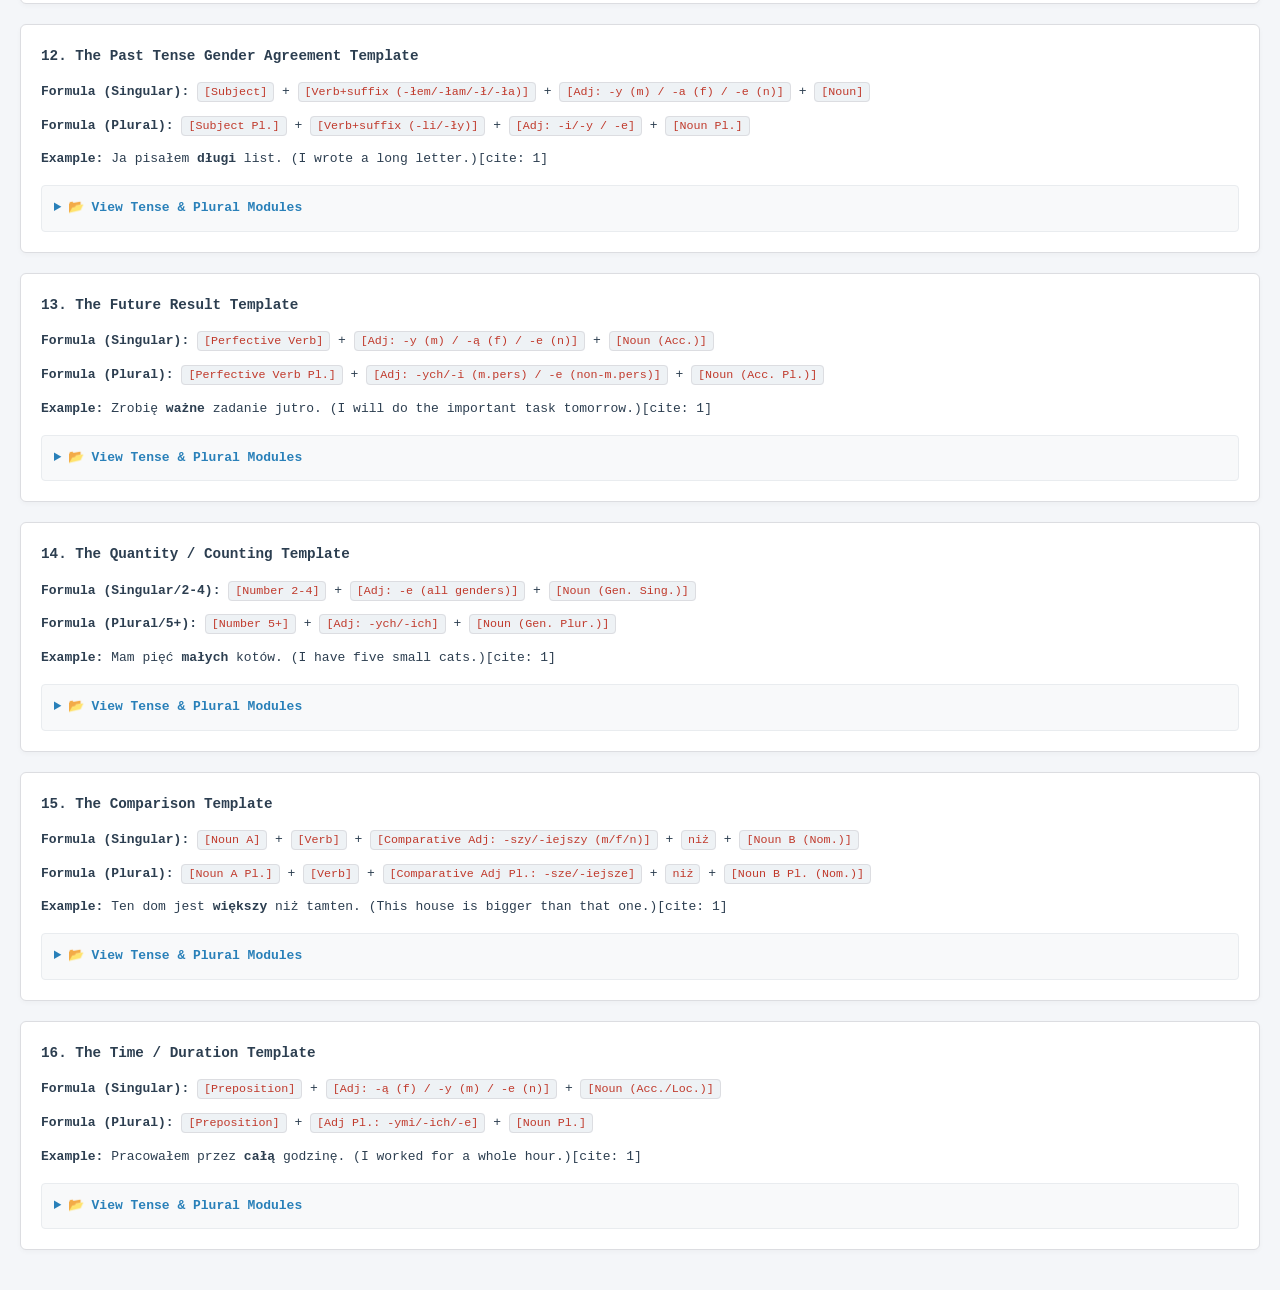
==== commit 930f2e1f: "Refactor templates in index.html to include singular and plural formulas, examples, and tense detail" ====
--- a/index.html
+++ b/index.html
@@ -29,74 +29,80 @@
 
     <section>
         <h3>1. The Existence / Identity Template</h3>
-        <p><strong>Formula:</strong> <code>[Verb: być (to be)]</code> + <code>[Noun / Place in <a href="cases.html#nominative">Mianownik / Nominative</a>]</code></p>
-        <p><strong>Example:</strong> To jest kot. (This is a cat.)</p>
-        <details>
-            <summary>📂 View Tense & Plural Modules</summary>
-            <p><strong>Present:</strong> <em>To jest kot</em> (This is a cat).</p>
-            <p><strong>Past:</strong> <em>To był kot</em> (It was a cat - masculine).</p>
-            <p><strong>Future:</strong> <em>To będzie kot</em> (It will be a cat).</p>
-            <p><strong>Liczba Mnoga (Plural):</strong> <em>To są koty</em> (These are cats — plural form of *być*).</p>
+        <p><strong>Formula (Singular):</strong> <code>[Verb: być]</code> + <code>[Adj: -y (m) / -a (f) / -e (n)]</code> + <code>[Noun (Nom.)]</code></p>
+        <p><strong>Formula (Plural):</strong> <code>[Verb: być]</code> + <code>[Adj: -i/-y (m.pers) / -e (non-m.pers)]</code> + <code>[Noun (Nom. Pl.)]</code></p>
+        <p><strong>Example:</strong> To jest <strong>mały</strong> kot. (This is a small cat.)[cite: 1]</p>
+        <details>
+            <summary>📂 View Tense & Plural Modules</summary>
+            <p><strong>Present:</strong> <em>To jest mały kot</em> (This is a small cat)[cite: 1].</p>
+            <p><strong>Past:</strong> <em>To był mały kot</em> (It was a small cat - masculine)[cite: 1].</p>
+            <p><strong>Future:</strong> <em>To będzie mały kot</em> (It will be a small cat)[cite: 1].</p>
+            <p><strong>Liczba Mnoga (Plural):</strong> <em>To są małe koty</em> (These are small cats)[cite: 1].</p>
         </details>
     </section>
 
     <section>
         <h3>2. The Direct Possession Template</h3>
-        <p><strong>Formula:</strong> <code>[Verb: mieć (to have)]</code> + <code>[Noun / Place in <a href="cases.html#accusative">Biernik / Accusative</a>]</code></p>
-        <p><strong>Example:</strong> Mam kota. (I have a cat.)</p>
-        <details>
-            <summary>📂 View Tense & Plural Modules</summary>
-            <p><strong>Past Tense:</strong> <em>Miałem kota</em> (I had a cat - male) / <em>Miałam kota</em> (female).</p>
-            <p><strong>Future Tense:</strong> <em>Będę miał kota</em> (I will have a cat - male) / <em>Będę miała kota</em> (female).</p>
-            <p><strong>Liczba Mnoga (Plural):</strong> <em>Mam koty</em> (I have cats).</p>
+        <p><strong>Formula (Singular):</strong> <code>[Verb: mieć]</code> + <code>[Adj: -ego/-y (m) / -ą (f) / -e (n)]</code> + <code>[Noun (Acc.)]</code></p>
+        <p><strong>Formula (Plural):</strong> <code>[Verb: mieć]</code> + <code>[Adj: -ych/-i (m.pers) / -e (non-m.pers)]</code> + <code>[Noun (Acc. Pl.)]</code></p>
+        <p><strong>Example:</strong> Mam <strong>małego</strong> kota. (I have a small cat.)[cite: 1]</p>
+        <details>
+            <summary>📂 View Tense & Plural Modules</summary>
+            <p><strong>Past Tense:</strong> <em>Miałem małego kota</em> (I had a small cat - male) / <em>Miałam małego kota</em> (female)[cite: 1].</p>
+            <p><strong>Future Tense:</strong> <em>Będę miał małego kota</em> (I will have a small cat - male) / <em>Będę miała małego kota</em> (female)[cite: 1].</p>
+            <p><strong>Liczba Mnoga (Plural):</strong> <em>Mam małe koty</em> (I have small cats)[cite: 1].</p>
         </details>
     </section>
 
     <section>
         <h3>3. The Basic Action (Transitive) Template</h3>
-        <p><strong>Formula:</strong> <code>[Verb (Imperfective or Perfective)]</code> + <code>[Noun / Place in <a href="cases.html#accusative">Biernik / Accusative</a>]</code></p>
-        <p><strong>Example:</strong> Czytam książkę. (I am reading a book.)</p>
-        <details>
-            <summary>📂 View Tense & Plural Modules</summary>
-            <p><strong>Past Tense:</strong> <em>Widziałem kota</em> (I saw a cat - male) / <em>Widziałam kota</em> (female).</p>
-            <p><strong>Future Tense:</strong> <em>Będę widzieć kota</em> (I will be seeing a cat) / <em>Zobaczyć</em> (Perfective future: <em>Zobaczyłem / Zobaczę</em>).</p>
-            <p><strong>Liczba Mnoga (Plural):</strong> <em>Widzę koty</em> (I see cats).</p>
+        <p><strong>Formula (Singular):</strong> <code>[Verb]</code> + <code>[Adj: -ego/-y (m) / -ą (f) / -e (n)]</code> + <code>[Noun (Acc.)]</code></p>
+        <p><strong>Formula (Plural):</strong> <code>[Verb]</code> + <code>[Adj: -ych/-i (m.pers) / -e (non-m.pers)]</code> + <code>[Noun (Acc. Pl.)]</code></p>
+        <p><strong>Example:</strong> Czytam <strong>ciekawą</strong> książkę. (I am reading an interesting book.)[cite: 1]</p>
+        <details>
+            <summary>📂 View Tense & Plural Modules</summary>
+            <p><strong>Past Tense:</strong> <em>Widziałem małego kota</em> (I saw a small cat - male) / <em>Widziałam małego kota</em> (female)[cite: 1].</p>
+            <p><strong>Future Tense:</strong> <em>Będę widzieć małego kota</em> (I will be seeing a small cat)[cite: 1].</p>
+            <p><strong>Liczba Mnoga (Plural):</strong> <em>Widzę małe koty</em> (I see small cats)[cite: 1].</p>
         </details>
     </section>
 
     <section>
         <h3>4. The Location (Container) Template</h3>
-        <p><strong>Formula:</strong> <code>[Verb: być / mieszkać]</code> + <code>[w / na]</code> + <code>[Noun / Place in <a href="cases.html#locative">Miejscownik / Locative</a>]</code></p>
-        <p><strong>Example:</strong> Mieszkam w domu. (I live in a house.)</p>
-        <details>
-            <summary>📂 View Tense & Plural Modules</summary>
-            <p><strong>Past Tense:</strong> <em>Mieszkałem w domu</em> (I lived in a house - male) / <em>Mieszkałam</em> (female).</p>
-            <p><strong>Future Tense:</strong> <em>Będę mieszkać w domu</em> (I will live in a house).</p>
-            <p><strong>Liczba Mnoga (Plural):</strong> <em>Mieszkam w domach</em> (I live in houses - <a href="cases.html#locative">Miejscownik / Locative</a> plural takes <em>-ach</em>).</p>
+        <p><strong>Formula (Singular):</strong> <code>[Verb]</code> + <code>[w / na]</code> + <code>[Adj: -ym/-im (m/n) / -ej (f)]</code> + <code>[Noun (Loc.)]</code></p>
+        <p><strong>Formula (Plural):</strong> <code>[Verb]</code> + <code>[w / na]</code> + <code>[Adj: -ych/-ich (all genders)]</code> + <code>[Noun (Loc. Pl.)]</code></p>
+        <p><strong>Example:</strong> Mieszkam w <strong>starym</strong> domu. (I live in an old house.)[cite: 1]</p>
+        <details>
+            <summary>📂 View Tense & Plural Modules</summary>
+            <p><strong>Past Tense:</strong> <em>Mieszkałem w starym domu</em> (I lived in an old house - male) / <em>Mieszkałam</em> (female)[cite: 1].</p>
+            <p><strong>Future Tense:</strong> <em>Będę mieszkać w starym domu</em> (I will live in an old house)[cite: 1].</p>
+            <p><strong>Liczba Mnoga (Plural):</strong> <em>Mieszkam w starych domach</em> (I live in old houses)[cite: 1].</p>
         </details>
     </section>
 
     <section>
         <h3>5. The Motion Toward a Place Template</h3>
-        <p><strong>Formula:</strong> <code>[Verb of motion]</code> + <code>[do / na]</code> + <code>[Noun / Place in <a href="cases.html#genitive">Dopełniacz / Genitive</a>]</code></p>
-        <p><strong>Example:</strong> Idę do sklepu. (I am going to the store.)</p>
-        <details>
-            <summary>📂 View Tense & Plural Modules</summary>
-            <p><strong>Past Tense:</strong> <em>Szedłem do sklepu</em> (I was walking to the store - male) / <em>Szedłam</em> (female).</p>
-            <p><strong>Future Tense:</strong> <em>Pójdę do sklepu</em> (I will go to the store - Perfective).</p>
-            <p><strong>Liczba Mnoga (Plural):</strong> <em>Idę do sklepów</em> (I am going to the stores - <a href="cases.html#genitive">Dopełniacz / Genitive</a> plural takes <em>-ów</em>).</p>
+        <p><strong>Formula (Singular):</strong> <code>[Verb of motion]</code> + <code>[do / na]</code> + <code>[Adj: -ego (m/n) / -ej (f)]</code> + <code>[Noun (Gen.)]</code></p>
+        <p><strong>Formula (Plural):</strong> <code>[Verb of motion]</code> + <code>[do / na]</code> + <code>[Adj: -ych/-ich (all genders)]</code> + <code>[Noun (Gen. Pl.)]</code></p>
+        <p><strong>Example:</strong> Idę do <strong>nowego</strong> sklepu. (I am going to the new store.)[cite: 1]</p>
+        <details>
+            <summary>📂 View Tense & Plural Modules</summary>
+            <p><strong>Past Tense:</strong> <em>Szedłem do nowego sklepu</em> (I was walking to the new store - male) / <em>Szedłam</em> (female)[cite: 1].</p>
+            <p><strong>Future Tense:</strong> <em>Pójdę do nowego sklepu</em> (I will go to the new store)[cite: 1].</p>
+            <p><strong>Liczba Mnoga (Plural):</strong> <code>Idę do nowych sklepów</code> (I am going to the new stores)[cite: 1].</p>
         </details>
     </section>
 
     <section>
         <h3>6. The Modal + Infinitive Template</h3>
-        <p><strong>Formula:</strong> <code>[Modal (chcieć / móc / musieć)]</code> + <code>[Verb in Infinitive]</code></p>
-        <p><strong>Example:</strong> Chcę kupić dom. (I want to buy a house.)</p>
-        <details>
-            <summary>📂 View Tense & Plural Modules</summary>
-            <p><strong>Past Tense:</strong> <em>Chciałem spać</em> (I wanted to sleep - male) / <em>Chciałam spać</em> (female).</p>
-            <p><strong>Future Tense:</strong> <em>Będę chcieć spać</em> (I will want to sleep).</p>
-            <p><strong>Liczba Mnoga (Plural):</strong> Modal verbs conjugate for plural persons: <em>Chcemy spać</em> (We want to sleep), <em>Chcą spać</em> (They want to sleep).</p>
+        <p><strong>Formula (Singular):</strong> <code>[Modal]</code> + <code>[Infinitive Verb]</code> + <code>[Adj: -y (m) / -ą (f) / -e (n)]</code> + <code>[Noun]</code></p>
+        <p><strong>Formula (Plural):</strong> <code>[Modal (Plural)]</code> + <code>[Infinitive Verb]</code> + <code>[Adj: -ych/-i (m.pers) / -e (non-m.pers)]</code> + <code>[Noun]</code></p>
+        <p><strong>Example:</strong> Chcę kupić <strong>duży</strong> dom. (I want to buy a big house.)[cite: 1]</p>
+        <details>
+            <summary>📂 View Tense & Plural Modules</summary>
+            <p><strong>Past Tense:</strong> <em>Chciałem dobrze spać</em> (I wanted to sleep well - male)[cite: 1].</p>
+            <p><strong>Future Tense:</strong> <em>Będę chcieć dobrze spać</em> (I will want to sleep well)[cite: 1].</p>
+            <p><strong>Liczba Mnoga (Plural):</strong> <em>Chcemy kupić duży dom</em> (We want to buy a big house)[cite: 1].</p>
         </details>
     </section>
 
@@ -106,49 +112,53 @@
 
     <section>
         <h3>7. The Negation Template</h3>
-        <p><strong>Formula:</strong> <code>Nie</code> + <code>[Verb]</code> + <code>[Noun / Place in <a href="cases.html#genitive">Dopełniacz / Genitive</a>]</code></p>
-        <p><strong>Example:</strong> Nie mam czasu. (I don't have time.)</p>
-        <details>
-            <summary>📂 View Tense & Plural Modules</summary>
-            <p><strong>Past Tense:</strong> <em>Nie miałem czasu</em> (I didn't have time - male) / <em>Nie miałam</em> (female).</p>
-            <p><strong>Future Tense:</strong> <em>Nie będę miał czasu</em> (I will not have time).</p>
-            <p><strong>Liczba Mnoga (Plural):</strong> <em>Nie mam kotów</em> (I don't have cats - <a href="cases.html#genitive">Dopełniacz / Genitive</a> plural).</p>
+        <p><strong>Formula (Singular):</strong> <code>Nie</code> + <code>[Verb]</code> + <code>[Adj: -ego (m/n) / -ej (f)]</code> + <code>[Noun (Gen.)]</code></p>
+        <p><strong>Formula (Plural):</strong> <code>Nie</code> + <code>[Verb]</code> + <code>[Adj: -ych/-ich (all genders)]</code> + <code>[Noun (Gen. Pl.)]</code></p>
+        <p><strong>Example:</strong> Nie mam <strong>wolnego</strong> czasu. (I don't have free time.)[cite: 1]</p>
+        <details>
+            <summary>📂 View Tense & Plural Modules</summary>
+            <p><strong>Past Tense:</strong> <em>Nie miałem wolnego czasu</em> (I didn't have free time - male) / <em>Nie miałam</em> (female)[cite: 1].</p>
+            <p><strong>Future Tense:</strong> <em>Nie będę miał wolnego czasu</em> (I will not have free time)[cite: 1].</p>
+            <p><strong>Liczba Mnoga (Plural):</strong> <em>Nie mam małych kotów</em> (I don't have small cats)[cite: 1].</p>
         </details>
     </section>
 
     <section>
         <h3>8. The Attribute / Description Template</h3>
-        <p><strong>Formula:</strong> <code>[Noun / Place in <a href="cases.html#nominative">Mianownik / Nominative</a>]</code> + <code>[Adjective matching gender/case]</code></p>
-        <p><strong>Example:</strong> To jest stary dom. (This is an old house.)</p>
-        <details>
-            <summary>📂 View Tense & Plural Modules</summary>
-            <p><strong>Past Tense:</strong> <em>Kot był mały</em> (The cat was small).</p>
-            <p><strong>Future Tense:</strong> <em>Kot będzie mały</em> (The cat will be small).</p>
-            <p><strong>Liczba Mnoga (Plural):</strong> <em>Koty są małe</em> (Cats are small - Non-masculine plural adjective ending <em>-e</em>).</p>
+        <p><strong>Formula (Singular):</strong> <code>[Noun (Nom.)]</code> + <code>[Verb]</code> + <code>[Adj: -y (m) / -a (f) / -e (n)]</code></p>
+        <p><strong>Formula (Plural):</strong> <code>[Noun (Nom. Pl.)]</code> + <code>[Verb]</code> + <code>[Adj: -i/-y (m.pers) / -e (non-m.pers)]</code></p>
+        <p><strong>Example:</strong> To jest <strong>stary</strong> dom. (This is an old house.)[cite: 1]</p>
+        <details>
+            <summary>📂 View Tense & Plural Modules</summary>
+            <p><strong>Past Tense:</strong> <em>Kot był mały</em> (The cat was small)[cite: 1].</p>
+            <p><strong>Future Tense:</strong> <em>Kot będzie mały</em> (The cat will be small)[cite: 1].</p>
+            <p><strong>Liczba Mnoga (Plural):</strong> <em>Koty są małe</em> (Cats are small)[cite: 1].</p>
         </details>
     </section>
 
     <section>
         <h3>9. The Origin / Source Template</h3>
-        <p><strong>Formula:</strong> <code>[Verb: być / pochodzić]</code> + <code>[od / z]</code> + <code>[Noun / Place in <a href="cases.html#genitive">Dopełniacz / Genitive</a>]</code></p>
-        <p><strong>Example:</strong> Jestem z Polski. (I am from Poland.)</p>
-        <details>
-            <summary>📂 View Tense & Plural Modules</summary>
-            <p><strong>Past Tense:</strong> <em>Byłem z Polski</em> (I was from Poland - male) / <em>Byłam</em> (female).</p>
-            <p><strong>Future Tense:</strong> N/A (Origin is a static state, doesn't shift into future action).</p>
-            <p><strong>Liczba Mnoga (Plural):</strong> <em>Jesteśmy z Polski</em> (We are from Poland).</p>
+        <p><strong>Formula (Singular):</strong> <code>[Verb]</code> + <code>[od / z]</code> + <code>[Adj: -ej (f) / -ego (m/n)]</code> + <code>[Noun (Gen.)]</code></p>
+        <p><strong>Formula (Plural):</strong> <code>[Verb]</code> + <code>[od / z]</code> + <code>[Adj: -ych/-ich (all genders)]</code> + <code>[Noun (Gen. Pl.)]</code></p>
+        <p><strong>Example:</strong> Jestem z <strong>pięknej</strong> Polski. (I am from beautiful Poland.)[cite: 1]</p>
+        <details>
+            <summary>📂 View Tense & Plural Modules</summary>
+            <p><strong>Past Tense:</strong> <em>Byłem z pięknej Polski</em> (I was from beautiful Poland - male) / <em>Byłam</em> (female)[cite: 1].</p>
+            <p><strong>Future Tense:</strong> N/A[cite: 1].</p>
+            <p><strong>Liczba Mnoga (Plural):</strong> <em>Jesteśmy z pięknej Polski</em> (We are from beautiful Poland)[cite: 1].</p>
         </details>
     </section>
 
     <section>
         <h3>10. The Instrument / Tool Template</h3>
-        <p><strong>Formula:</strong> <code>[Verb]</code> + <code>[z / bez]</code> + <code>[Noun / Place in <a href="cases.html#instrumental">Narzędnik / Instrumental</a> or <a href="cases.html#genitive">Dopełniacz / Genitive</a>]</code></p>
-        <p><strong>Example:</strong> Piszę długopisem. (I write with a pen.)</p>
-        <details>
-            <summary>📂 View Tense & Plural Modules</summary>
-            <p><strong>Past Tense:</strong> <em>Pisałem długopisem</em> (I wrote with a pen - male) / <em>Pisałam</em> (female).</p>
-            <p><strong>Future Tense:</strong> <em>Będę pisać długopisem</em> (I will write with a pen).</p>
-            <p><strong>Liczba Mnoga (Plural):</strong> <a href="cases.html#instrumental">Narzędnik / Instrumental</a> plural takes <em>-ami</em>: <em>Piszę długopisami</em> (I write with pens).</p>
+        <p><strong>Formula (Singular):</strong> <code>[Verb]</code> + <code>[z / bez]</code> + <code>[Adj: -ym/-im (m/n) / -ą (f)]</code> + <code>[Noun (Inst.)]</code></p>
+        <p><strong>Formula (Plural):</strong> <code>[Verb]</code> + <code>[z / bez]</code> + <code>[Adj: -ymi/-imi (all genders)]</code> + <code>[Noun (Inst. Pl.)]</code></p>
+        <p><strong>Example:</strong> Piszę <strong>czarnym</strong> długopisem. (I write with a black pen.)[cite: 1]</p>
+        <details>
+            <summary>📂 View Tense & Plural Modules</summary>
+            <p><strong>Past Tense:</strong> <em>Pisałem czarnym długopisem</em> (I wrote with a black pen - male) / <em>Pisałam</em> (female)[cite: 1].</p>
+            <p><strong>Future Tense:</strong> <em>Będę pisać czarnym długopisem</em> (I will write with a black pen)[cite: 1].</p>
+            <p><strong>Liczba Mnoga (Plural):</strong> <em>Piszę czarnymi długopisami</em> (I write with black pens)[cite: 1].</p>
         </details>
     </section>
 
@@ -158,69 +168,75 @@
 
     <section>
         <h3>11. The Aspectual Process vs. Result Template</h3>
-        <p><strong>Formula:</strong> <code>[Imperfective Verb (doing)]</code> vs. <code>[Perfective Verb (done)]</code> + <code>[Object]</code></p>
-        <p><strong>Example:</strong> Robiłem to vs. Zrobiłem to. (I was doing it vs. I got it done.)</p>
-        <details>
-            <summary>📂 View Tense & Plural Modules</summary>
-            <p><strong>Past Tense Split:</strong> Imperfective past (*robiłem* - ongoing) vs Perfective past (*zrobiłem* - completed).</p>
-            <p><strong>Future Tense Split:</strong> Imperfective future (*będę robić*) vs Perfective future (*zrobię*).</p>
-            <p><strong>Liczba Mnoga (Plural Subjects):</strong> *Robiliśmy to* (We were doing it - masculine personal) vs *Robiłyśmy to* (feminine group).</p>
+        <p><strong>Formula (Singular):</strong> <code>[Verb]</code> + <code>[Adj: -y/-ego (m) / -ą (f) / -e (n)]</code> + <code>[Noun (Acc.)]</code></p>
+        <p><strong>Formula (Plural):</strong> <code>[Verb]</code> + <code>[Adj: -ych/-i (m.pers) / -e (non-m.pers)]</code> + <code>[Noun (Acc. Pl.)]</code></p>
+        <p><strong>Example:</strong> Robiłem <strong>trudne</strong> zadanie vs. Zrobiłem <strong>trudne</strong> zadanie. (I was doing the difficult task vs. I got it done.)[cite: 1]</p>
+        <details>
+            <summary>📂 View Tense & Plural Modules</summary>
+            <p><strong>Past Tense Split:</strong> Imperfective past (*robiłem*) vs Perfective past (*zrobiłem*)[cite: 1].</p>
+            <p><strong>Future Tense Split:</strong> Imperfective future (*będę robić*) vs Perfective future (*zrobię*)[cite: 1].</p>
+            <p><strong>Liczba Mnoga (Plural Subjects):</strong> *Robiliśmy trudne zadania* (We were doing difficult tasks)[cite: 1].</p>
         </details>
     </section>
 
     <section>
         <h3>12. The Past Tense Gender Agreement Template</h3>
-        <p><strong>Formula:</strong> <code>[Subject]</code> + <code>[Verb stem + -łem / -łam / -ł / -li]</code></p>
-        <p><strong>Example:</strong> Ja (mężczyzna) pisałem. / Ja (kobieta) pisałam. (I wrote.)</p>
-        <details>
-            <summary>📂 View Tense & Plural Modules</summary>
-            <p><strong>Singular Suffixes:</strong> <em>-łem</em> (I-male), <em>-łam</em> (I-female), <em>-ł</em> (he), <em>-ła</em> (she), <em>-ło</em> (it).</p>
-            <p><strong>Plural Suffixes:</strong> <em>-li</em> (groups containing men), <em>-ły</em> (groups of women/animals/things).</p>
+        <p><strong>Formula (Singular):</strong> <code>[Subject]</code> + <code>[Verb+suffix (-łem/-łam/-ł/-ła)]</code> + <code>[Adj: -y (m) / -a (f) / -e (n)]</code> + <code>[Noun]</code></p>
+        <p><strong>Formula (Plural):</strong> <code>[Subject Pl.]</code> + <code>[Verb+suffix (-li/-ły)]</code> + <code>[Adj: -i/-y / -e]</code> + <code>[Noun Pl.]</code></p>
+        <p><strong>Example:</strong> Ja pisałem <strong>długi</strong> list. (I wrote a long letter.)[cite: 1]</p>
+        <details>
+            <summary>📂 View Tense & Plural Modules</summary>
+            <p><strong>Singular Suffixes:</strong> <em>-łem</em> (I-male), <em>-łam</em> (I-female), <em>-ł</em> (he), <em>-ła</em> (she), <em>-ło</em> (it)[cite: 1].</p>
+            <p><strong>Plural Suffixes:</strong> <em>-li</em> (groups containing men), <em>-ły</em> (groups of women/animals/things)[cite: 1].</p>
         </details>
     </section>
 
     <section>
         <h3>13. The Future Result Template</h3>
-        <p><strong>Formula:</strong> <code>[Perfective Future Verb]</code></p>
-        <p><strong>Example:</strong> Zrobię to jutro. (I will do it tomorrow.)</p>
-        <details>
-            <summary>📂 View Tense & Plural Modules</summary>
-            <p><strong>Conjugation Matrix:</strong> <em>Zrobię</em> (I), <em>Zrobisz</em> (you), <em>Zrobi</em> (he/she/it), <em>Zrobimy</em> (we), <em>Zrobicie</em> (you-pl), <em>Zrobią</em> (they).</p>
-            <p><strong>Plural Action:</strong> Automatically applies to plural subject groups via the verb ending.</p>
+        <p><strong>Formula (Singular):</strong> <code>[Perfective Verb]</code> + <code>[Adj: -y (m) / -ą (f) / -e (n)]</code> + <code>[Noun (Acc.)]</code></p>
+        <p><strong>Formula (Plural):</strong> <code>[Perfective Verb Pl.]</code> + <code>[Adj: -ych/-i (m.pers) / -e (non-m.pers)]</code> + <code>[Noun (Acc. Pl.)]</code></p>
+        <p><strong>Example:</strong> Zrobię <strong>ważne</strong> zadanie jutro. (I will do the important task tomorrow.)[cite: 1]</p>
+        <details>
+            <summary>📂 View Tense & Plural Modules</summary>
+            <p><strong>Conjugation Matrix:</strong> <em>Zrobię</em> (I), <em>Zrobisz</em> (you), <em>Zrobi</em> (he/she/it), <em>Zrobimy</em> (we), <em>Zrobicie</em> (you-pl), <em>Zrobią</em> (they)[cite: 1].</p>
+            <p><strong>Plural Action:</strong> Automatically applies to plural subject groups via the verb ending[cite: 1].</p>
         </details>
     </section>
 
     <section>
         <h3>14. The Quantity / Counting Template</h3>
-        <p><strong>Formula:</strong> <code>[Number (5, 6, 10...)]</code> + <code>[Noun / Place in <a href="cases.html#genitive">Dopełniacz / Genitive</a> Plural]</code></p>
-        <p><strong>Example:</strong> Mam pięć kotów. (I have five cats.)</p>
-        <details>
-            <summary>📂 View Tense & Plural Modules</summary>
-            <p><strong>Numbers 2, 3, 4 rule:</strong> Take <a href="cases.html#genitive">Dopełniacz / Genitive</a> *singular* (e.g., *dwa koty*).</p>
-            <p><strong>Numbers 5+ rule:</strong> Take <a href="cases.html#genitive">Dopełniacz / Genitive</a> *plural* (e.g., *pięć kotów*, *dziesięć domów*).</p>
+        <p><strong>Formula (Singular/2-4):</strong> <code>[Number 2-4]</code> + <code>[Adj: -e (all genders)]</code> + <code>[Noun (Gen. Sing.)]</code></p>
+        <p><strong>Formula (Plural/5+):</strong> <code>[Number 5+]</code> + <code>[Adj: -ych/-ich]</code> + <code>[Noun (Gen. Plur.)]</code></p>
+        <p><strong>Example:</strong> Mam pięć <strong>małych</strong> kotów. (I have five small cats.)[cite: 1]</p>
+        <details>
+            <summary>📂 View Tense & Plural Modules</summary>
+            <p><strong>Numbers 2, 3, 4 rule:</strong> Take Genitive *singular* adjective/noun (e.g., *dwa małe koty*)[cite: 1].</p>
+            <p><strong>Numbers 5+ rule:</strong> Take Genitive *plural* adjective/noun (e.g., *pięć małych kotów*)[cite: 1].</p>
         </details>
     </section>
 
     <section>
         <h3>15. The Comparison Template</h3>
-        <p><strong>Formula:</strong> <code>[Noun / Place A]</code> + <code>[Comparative Adjective]</code> + <code>niż</code> + <code>[Noun / Place in <a href="cases.html#nominative">Mianownik / Nominative</a>]</code></p>
-        <p><strong>Example:</strong> Ten dom jest większy niż tamten. (This house is bigger than that one.)</p>
-        <details>
-            <summary>📂 View Tense & Plural Modules</summary>
-            <p><strong>Past Comparison:</strong> <em>Ten dom był większy niż tamten</em> (This house was bigger).</p>
-            <p><strong>Plural Comparison:</strong> <em>Te domy są większe niż tamte</em> (These houses are bigger).</p>
+        <p><strong>Formula (Singular):</strong> <code>[Noun A]</code> + <code>[Verb]</code> + <code>[Comparative Adj: -szy/-iejszy (m/f/n)]</code> + <code>niż</code> + <code>[Noun B (Nom.)]</code></p>
+        <p><strong>Formula (Plural):</strong> <code>[Noun A Pl.]</code> + <code>[Verb]</code> + <code>[Comparative Adj Pl.: -sze/-iejsze]</code> + <code>niż</code> + <code>[Noun B Pl. (Nom.)]</code></p>
+        <p><strong>Example:</strong> Ten dom jest <strong>większy</strong> niż tamten. (This house is bigger than that one.)[cite: 1]</p>
+        <details>
+            <summary>📂 View Tense & Plural Modules</summary>
+            <p><strong>Past Comparison:</strong> <em>Ten dom był większy niż tamten</em> (This house was bigger)[cite: 1].</p>
+            <p><strong>Plural Comparison:</strong> <em>Te domy są większe niż tamte</em> (These houses are bigger)[cite: 1].</p>
         </details>
     </section>
 
     <section>
         <h3>16. The Time / Duration Template</h3>
-        <p><strong>Formula:</strong> <code>[W czasie / Przez]</code> + <code>[Noun / Place in <a href="cases.html#accusative">Biernik / Accusative</a>/<a href="cases.html#locative">Miejscownik / Locative</a>]</code></p>
-        <p><strong>Example:</strong> Pracowałem przez godzinę. (I worked for an hour.)</p>
-        <details>
-            <summary>📂 View Tense & Plural Modules</summary>
-            <p><strong>Past Duration:</strong> <em>Pracowałem przez godzinę</em> (I worked for an hour).</p>
-            <p><strong>Future Duration:</strong> <em>Będę pracować przez godzinę</em> (I will work for an hour).</p>
-            <p><strong>Plural Hours:</strong> <em>Przez dwie godziny</em> (For two hours - <a href="cases.html#genitive">Dopełniacz / Genitive</a> dual/plural rule).</p>
+        <p><strong>Formula (Singular):</strong> <code>[Preposition]</code> + <code>[Adj: -ą (f) / -y (m) / -e (n)]</code> + <code>[Noun (Acc./Loc.)]</code></p>
+        <p><strong>Formula (Plural):</strong> <code>[Preposition]</code> + <code>[Adj Pl.: -ymi/-ich/-e]</code> + <code>[Noun Pl.]</code></p>
+        <p><strong>Example:</strong> Pracowałem przez <strong>całą</strong> godzinę. (I worked for a whole hour.)[cite: 1]</p>
+        <details>
+            <summary>📂 View Tense & Plural Modules</summary>
+            <p><strong>Past Duration:</strong> <em>Pracowałem przez całą godzinę</em> (I worked for a whole hour)[cite: 1].</p>
+            <p><strong>Future Duration:</strong> <em>Będę pracować przez całą godzinę</em> (I will work for a whole hour)[cite: 1].</p>
+            <p><strong>Plural Hours:</strong> <em>Przez dwie długie godziny</em> (For two long hours)[cite: 1].</p>
         </details>
     </section>
 
--- a/global.css
+++ b/global.css
@@ -635,38 +635,54 @@
     body {
         padding: 12px;
         font-size: 14px;
-    }
-
-    /* Hide desktop nav, show hamburger */
+        /* clears the fixed top nav bar */
+        padding-top: 68px;
+    }
+
+    /* Fixed top bar with hamburger only */
     .nav {
+        position: fixed;
+        top: 0;
+        left: 0;
+        right: 0;
+        z-index: 998;
         display: flex;
-        justify-content: space-between;
         align-items: center;
-        padding: 10px 15px;
-    }
-
-    .nav > strong,
+        padding: 14px 15px;
+        margin-bottom: 0;
+        border: none;
+        border-bottom: 1px solid #dcdde1;
+        border-radius: 0;
+        /* collapses the bare "|" text nodes between links */
+        font-size: 0;
+    }
+
+    /* Hide every element child of nav (a, strong, span, br...) */
+    .nav > *,
     .nav > a,
-    .nav > span {
+    .nav > strong {
         display: none;
     }
 
-    .nav-hamburger {
+    /* ...then bring back only the hamburger */
+    .nav > .nav-hamburger {
         display: flex;
         flex-direction: column;
         justify-content: space-between;
         width: 26px;
         height: 20px;
+        padding: 0;
+        margin: 0;
         cursor: pointer;
         background: none;
         border: none;
-        padding: 0;
-        margin: 0;
-        width: auto;
-        margin-bottom: 0;
-    }
-
-    .nav-hamburger span {
+    }
+
+    .nav > .nav-hamburger:hover {
+        background: none;
+    }
+
+    .nav > .nav-hamburger span {
         display: block;
         width: 26px;
         height: 3px;
@@ -681,17 +697,6 @@
     h2 {
         font-size: 1.1em;
         margin-top: 25px;
-    }
-
-    .nav {
-        padding: 10px;
-        font-size: 0.85em;
-        line-height: 2;
-    }
-
-    .nav a {
-        margin: 0 3px;
-        display: inline-block;
     }
 
     .link-box {
@@ -845,10 +850,6 @@
         font-size: 1.2em;
     }
 
-    .nav {
-        font-size: 0.8em;
-    }
-
     .prompt {
         font-size: 0.95em;
         padding: 10px;
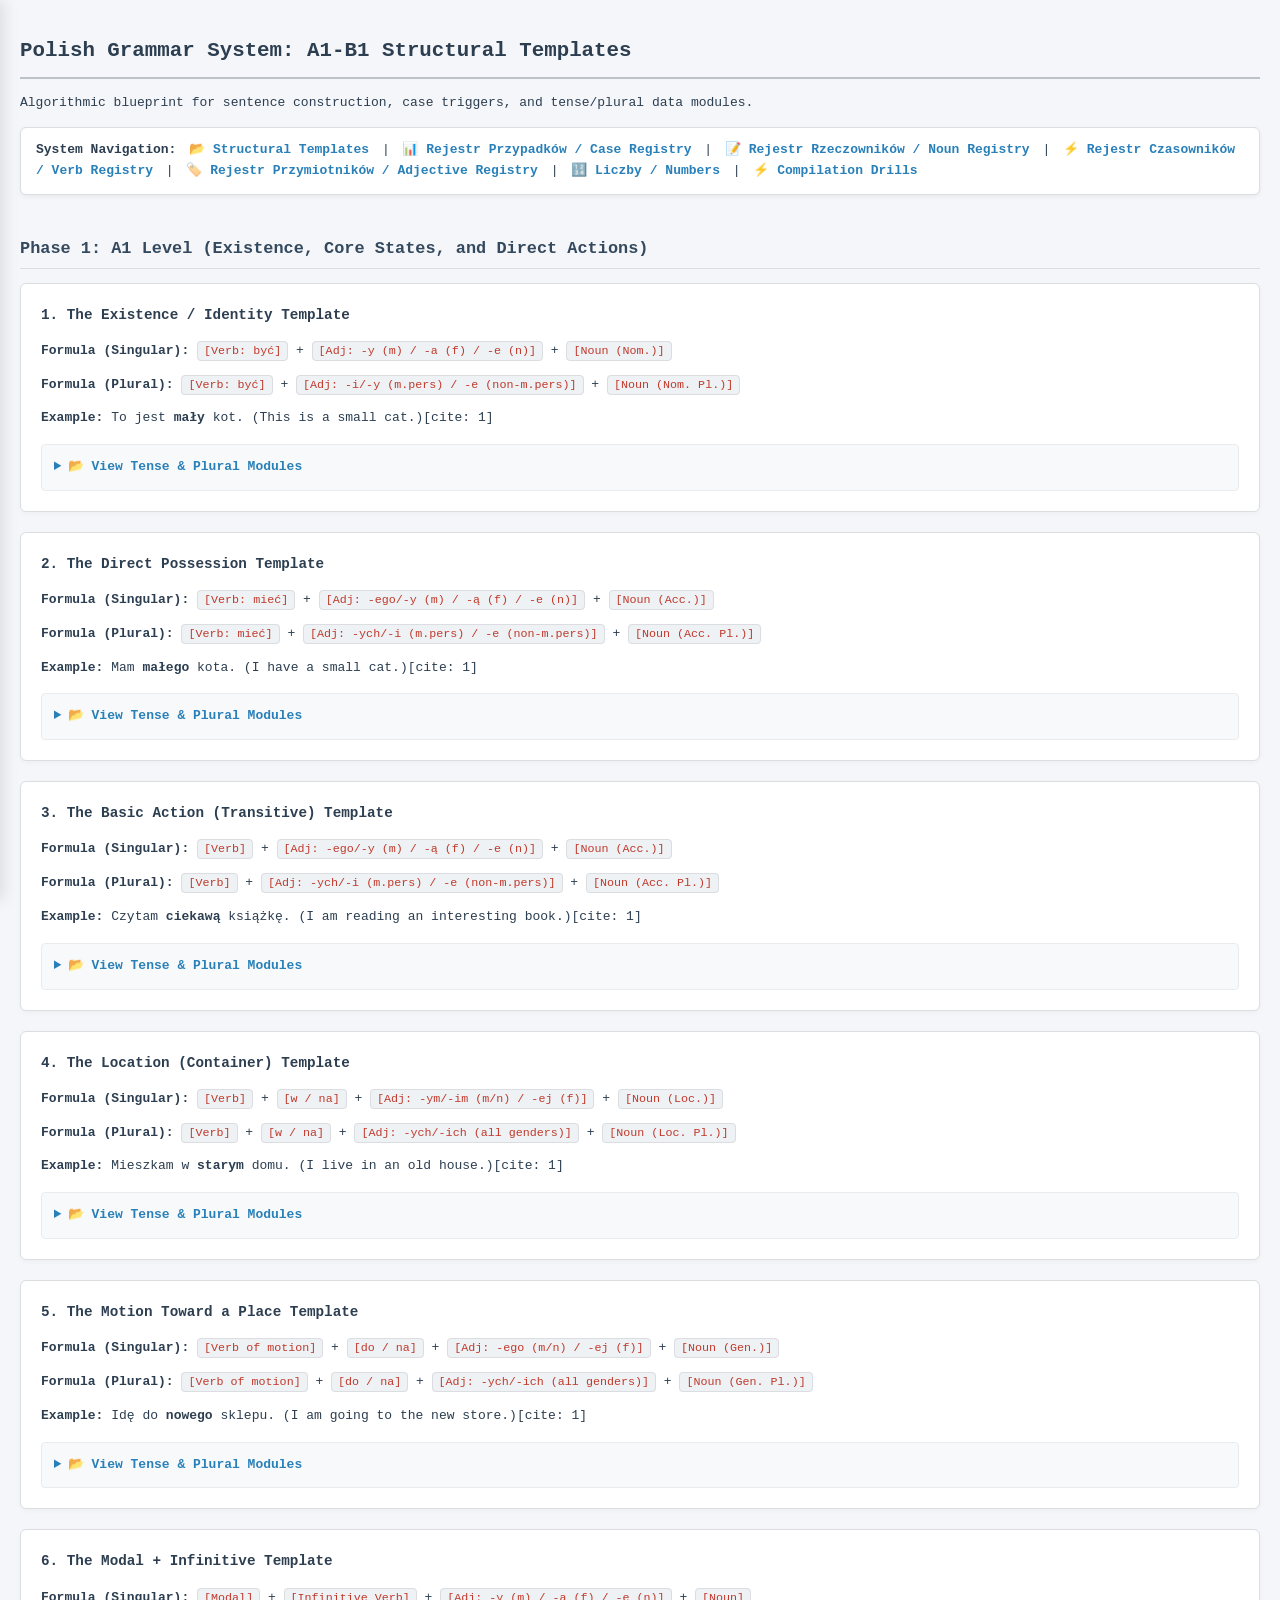
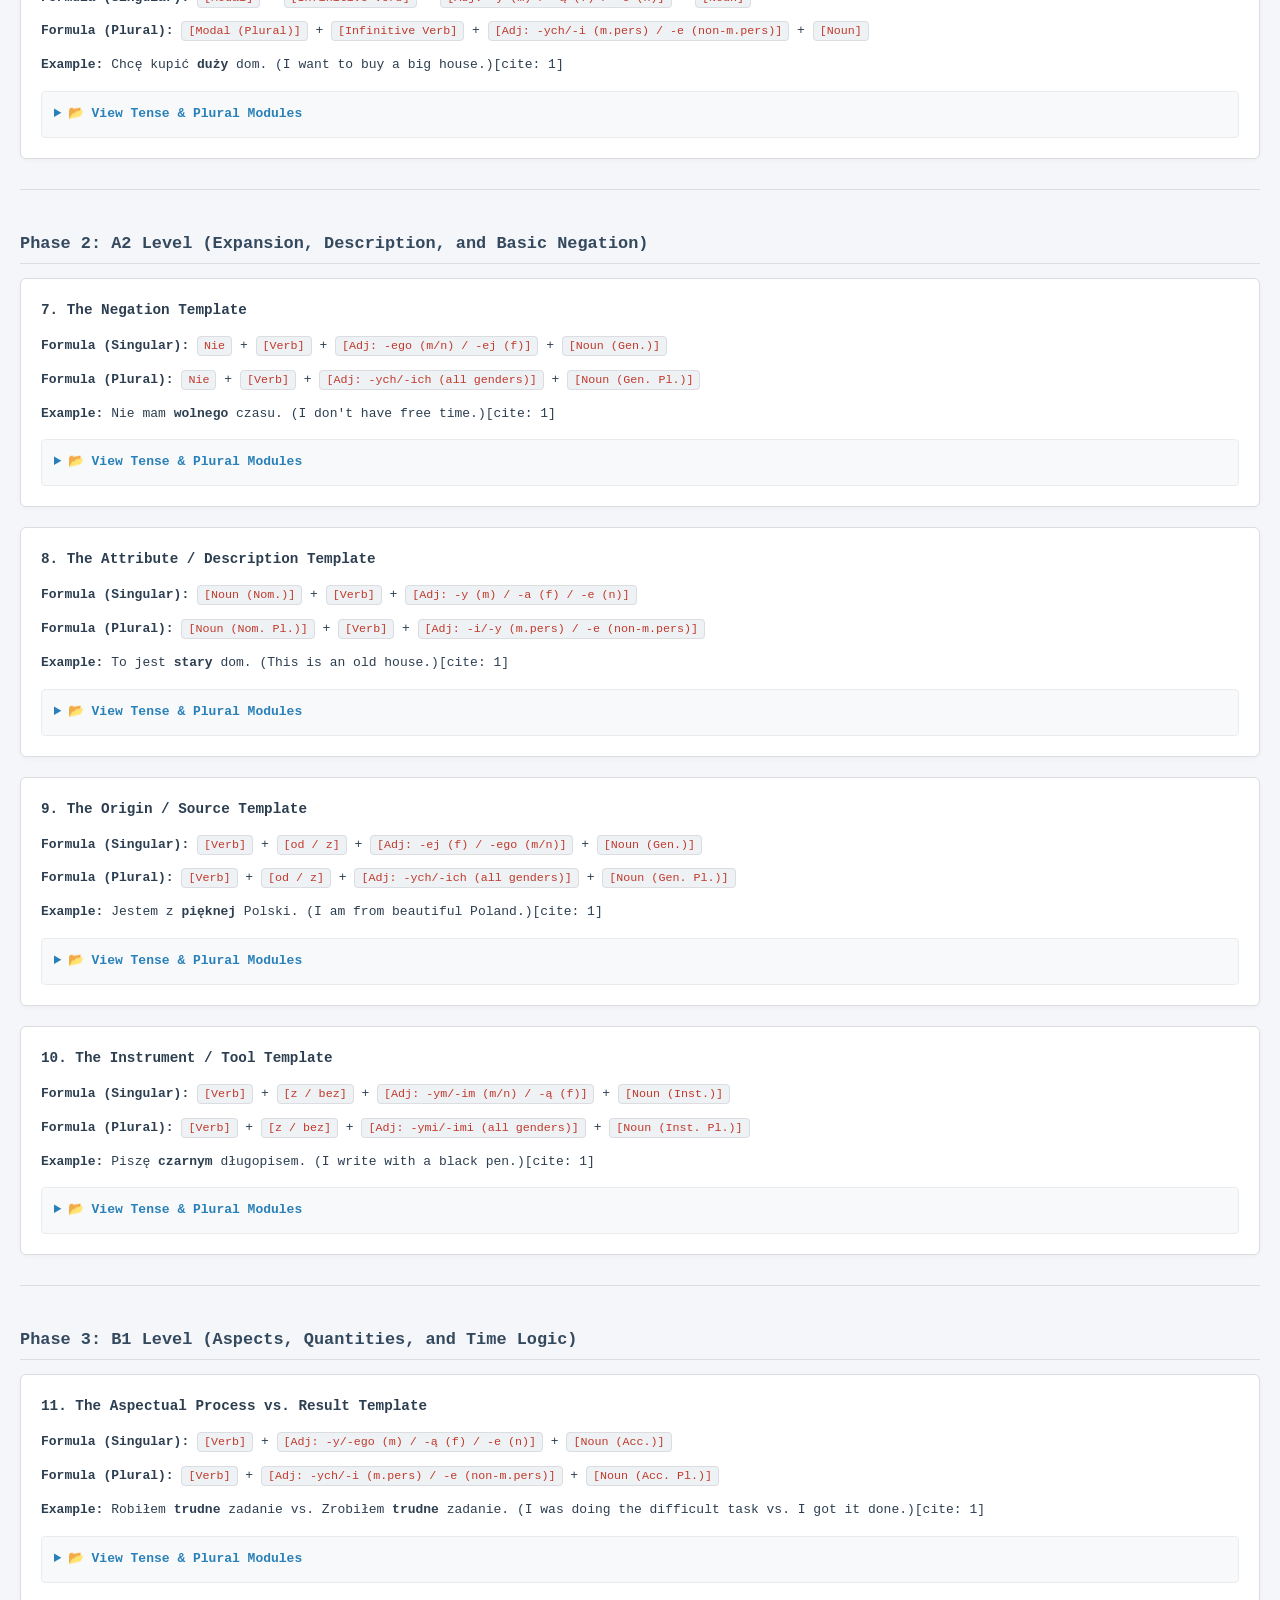
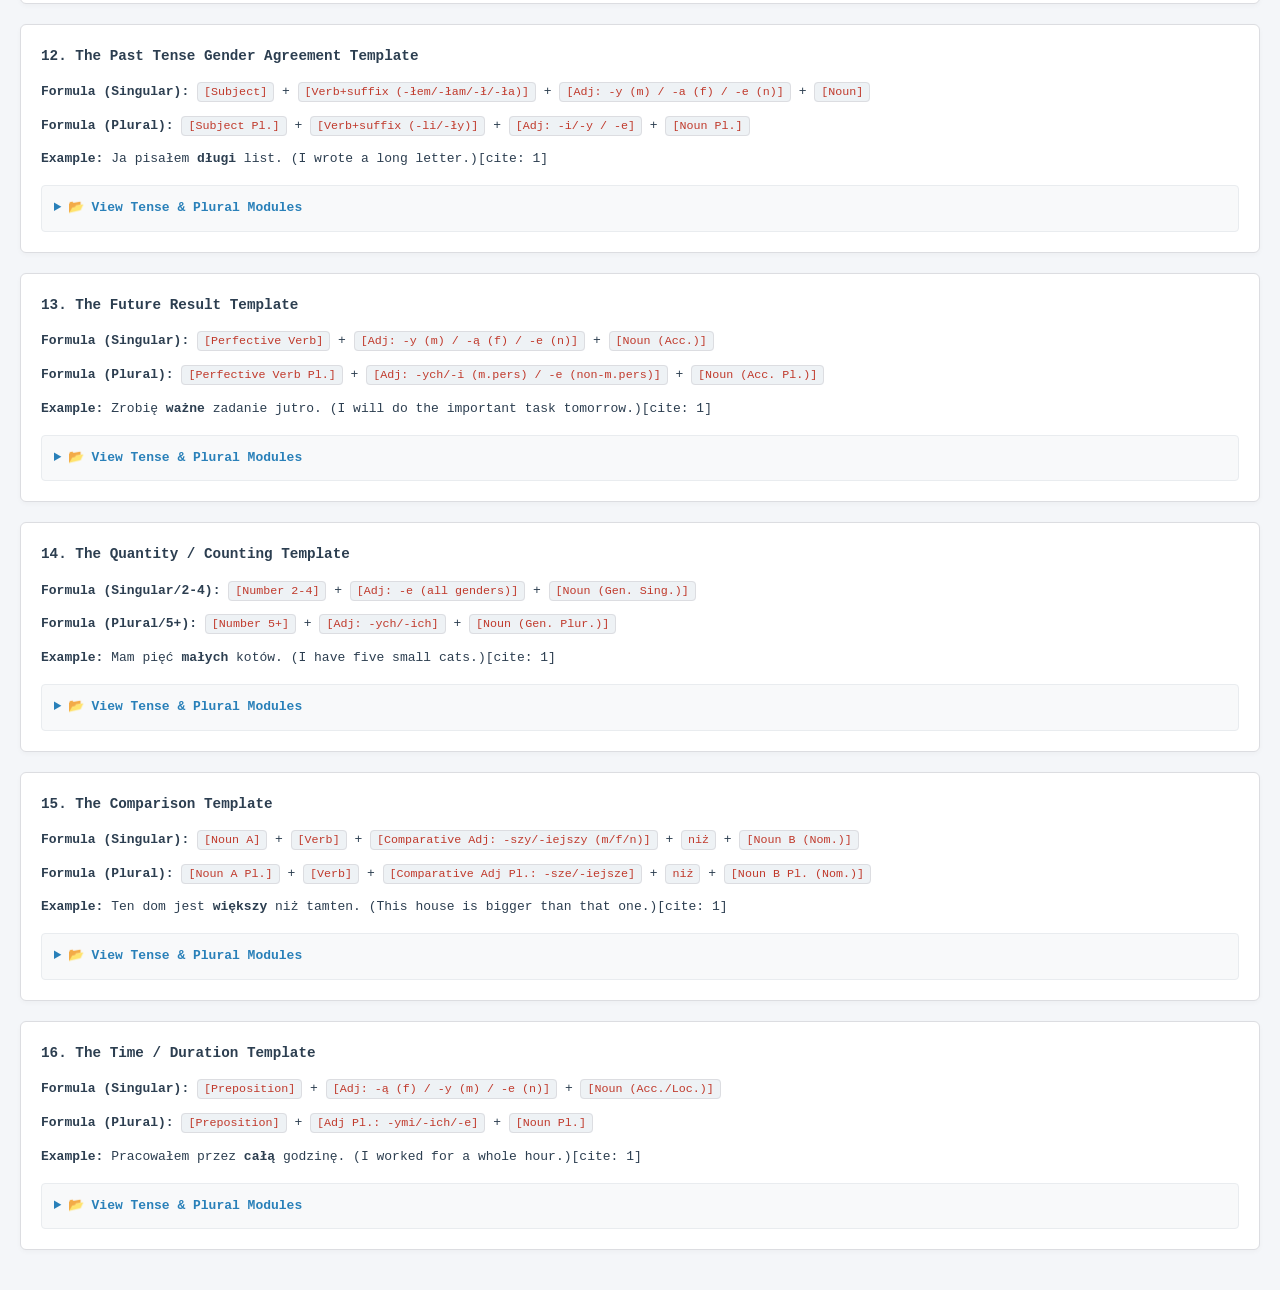
==== commit 7852bc26: "Add Polish numbers page and cardinal vs ordinal guide with nav links" ====
--- a/index.html
+++ b/index.html
@@ -18,6 +18,7 @@
     <a href="nouns.html">📝 Rejestr Rzeczowników / Noun Registry</a> |
     <a href="verbs.html">⚡ Rejestr Czasowników / Verb Registry</a> |
     <a href="adjectives.html">🏷️ Rejestr Przymiotników / Adjective Registry</a> |
+    <a href="numbers.html">🔢 Liczby / Numbers</a> |
     <a href="drill.html">⚡ Compilation Drills</a>
     <button class="nav-hamburger" aria-label="Open navigation menu">
         <span></span><span></span><span></span>
